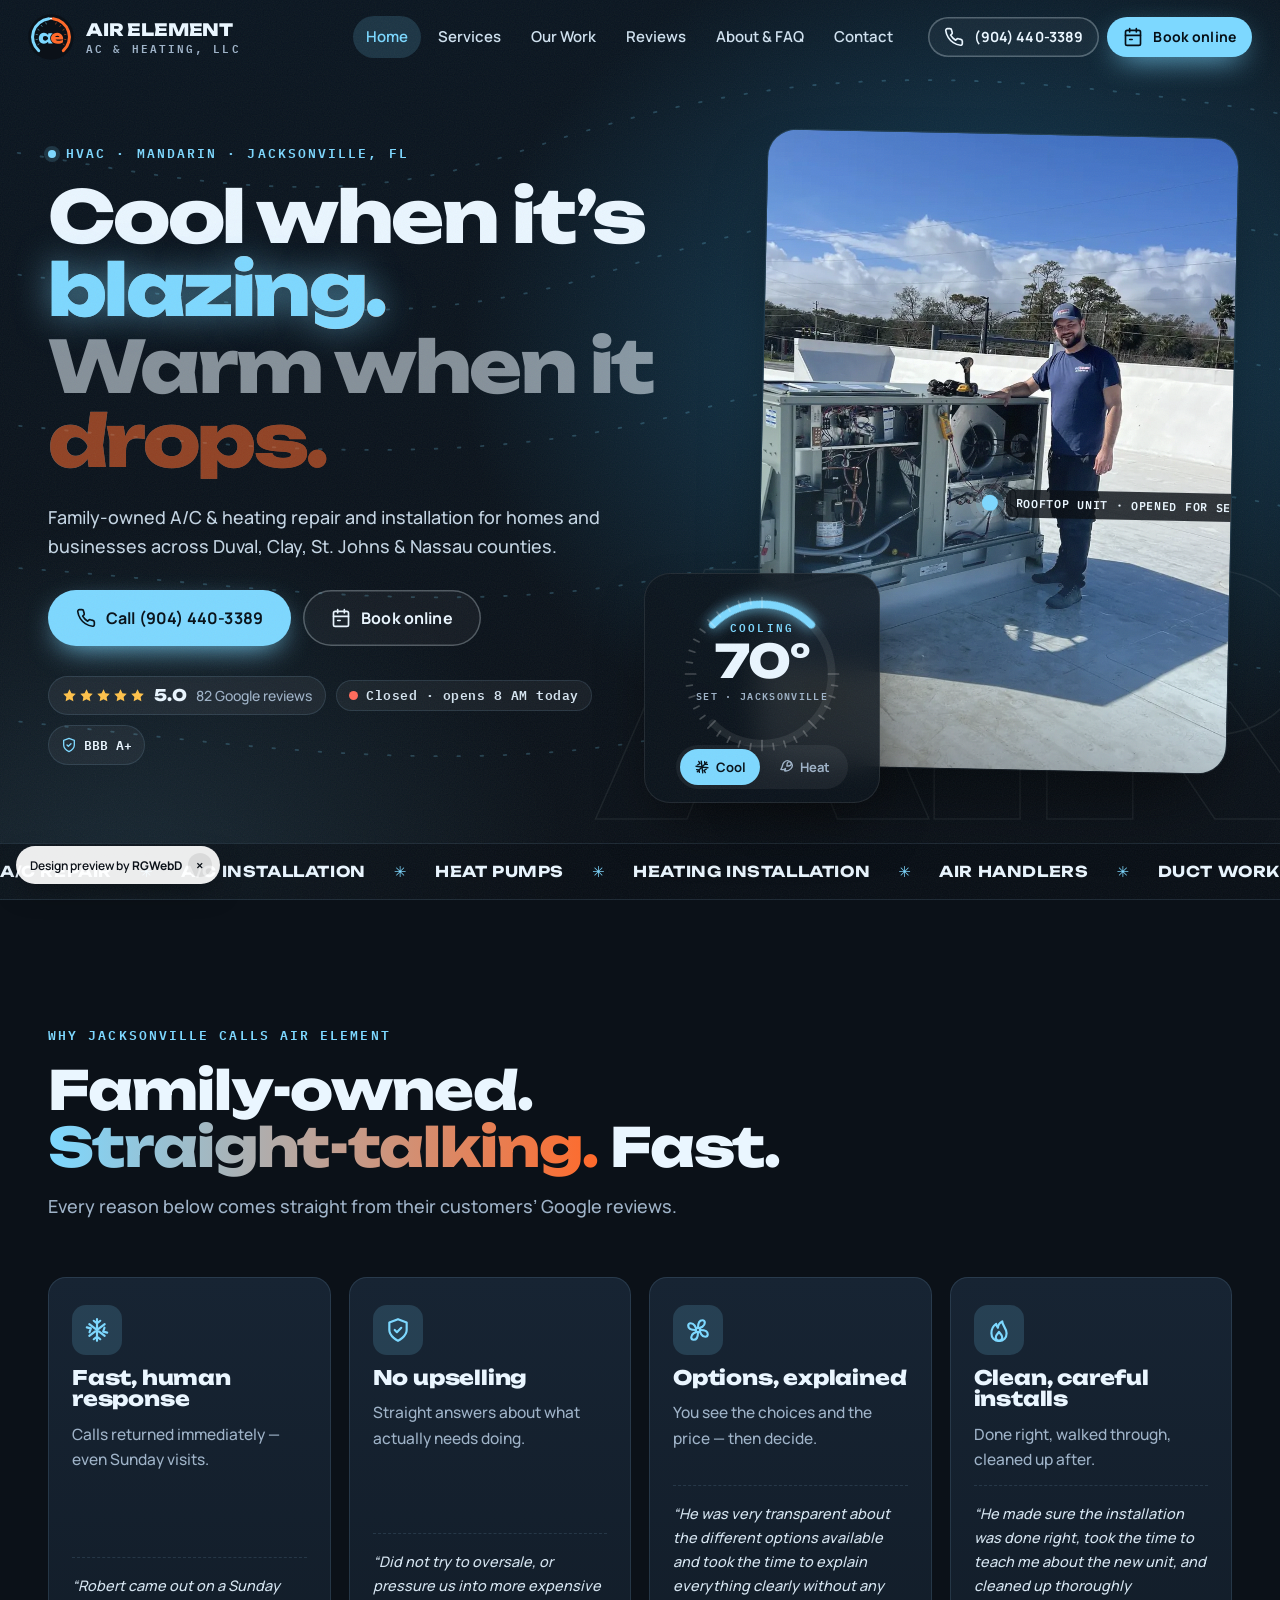
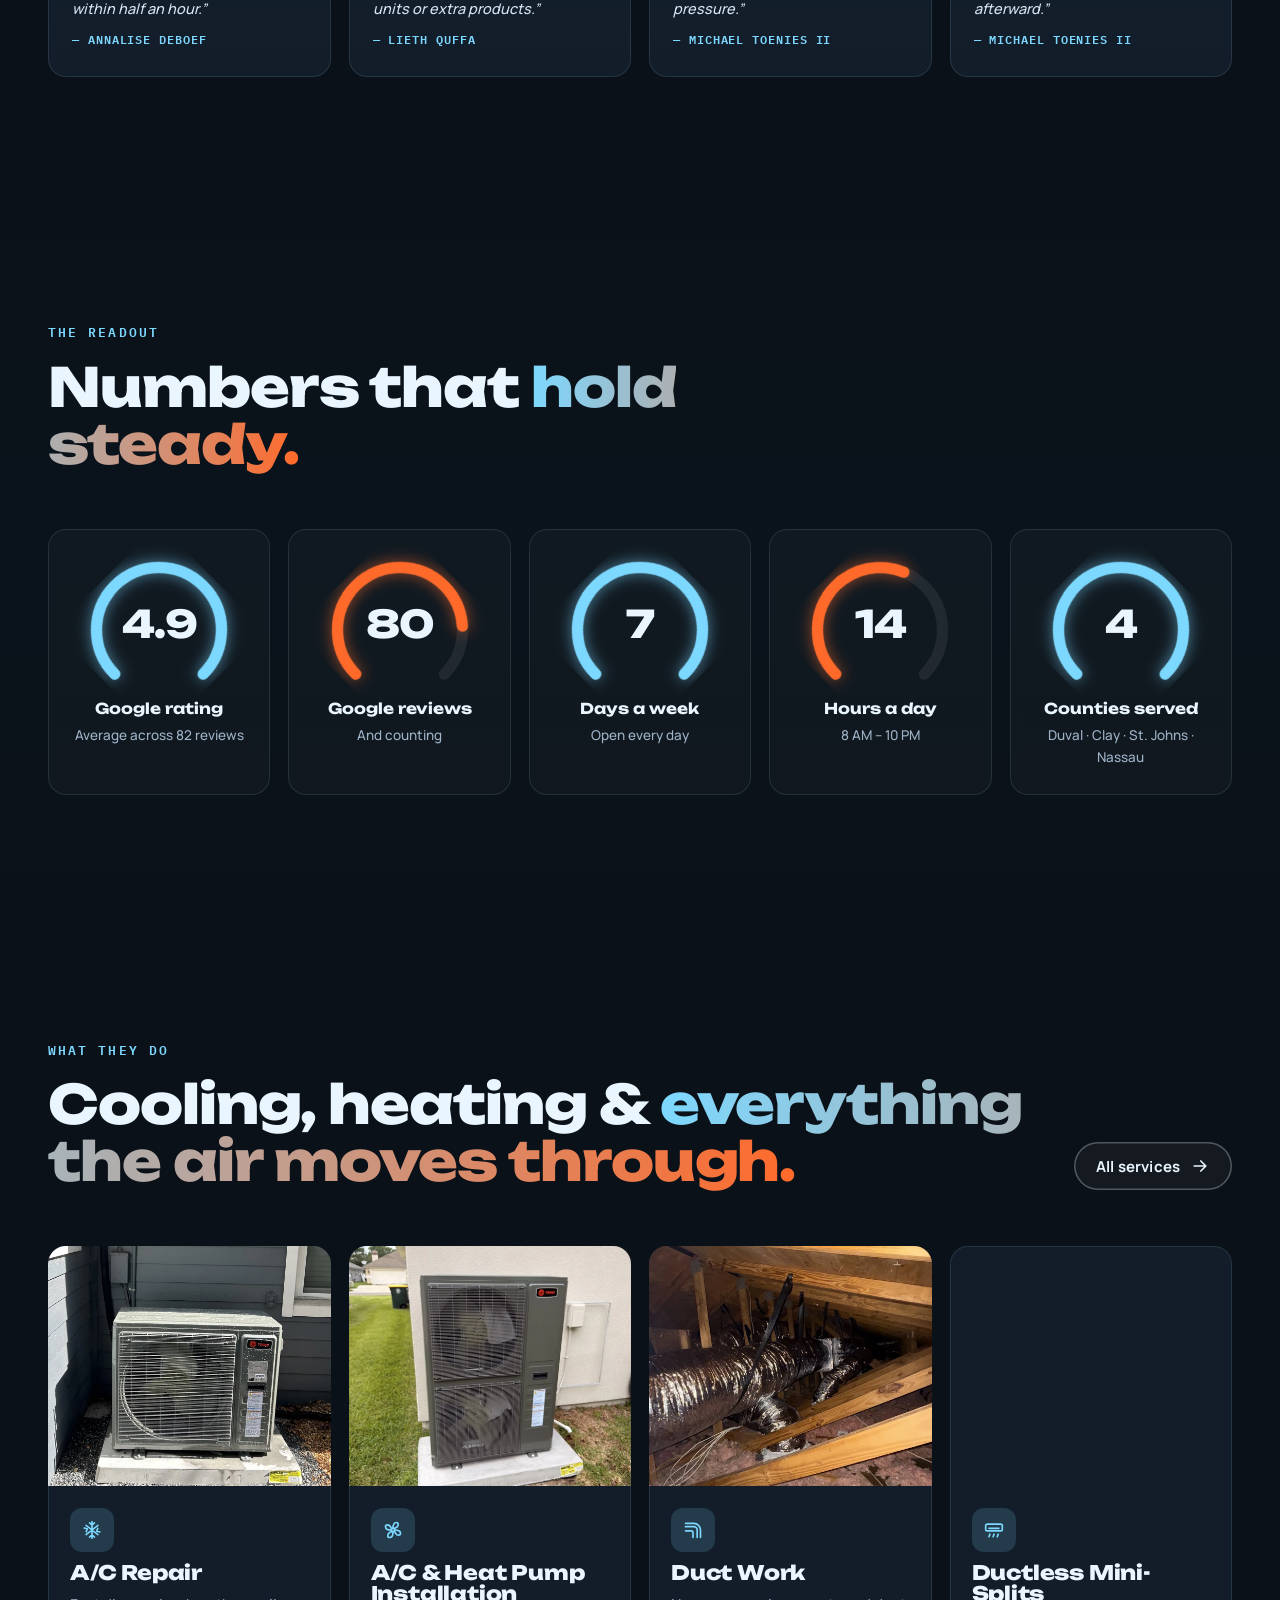
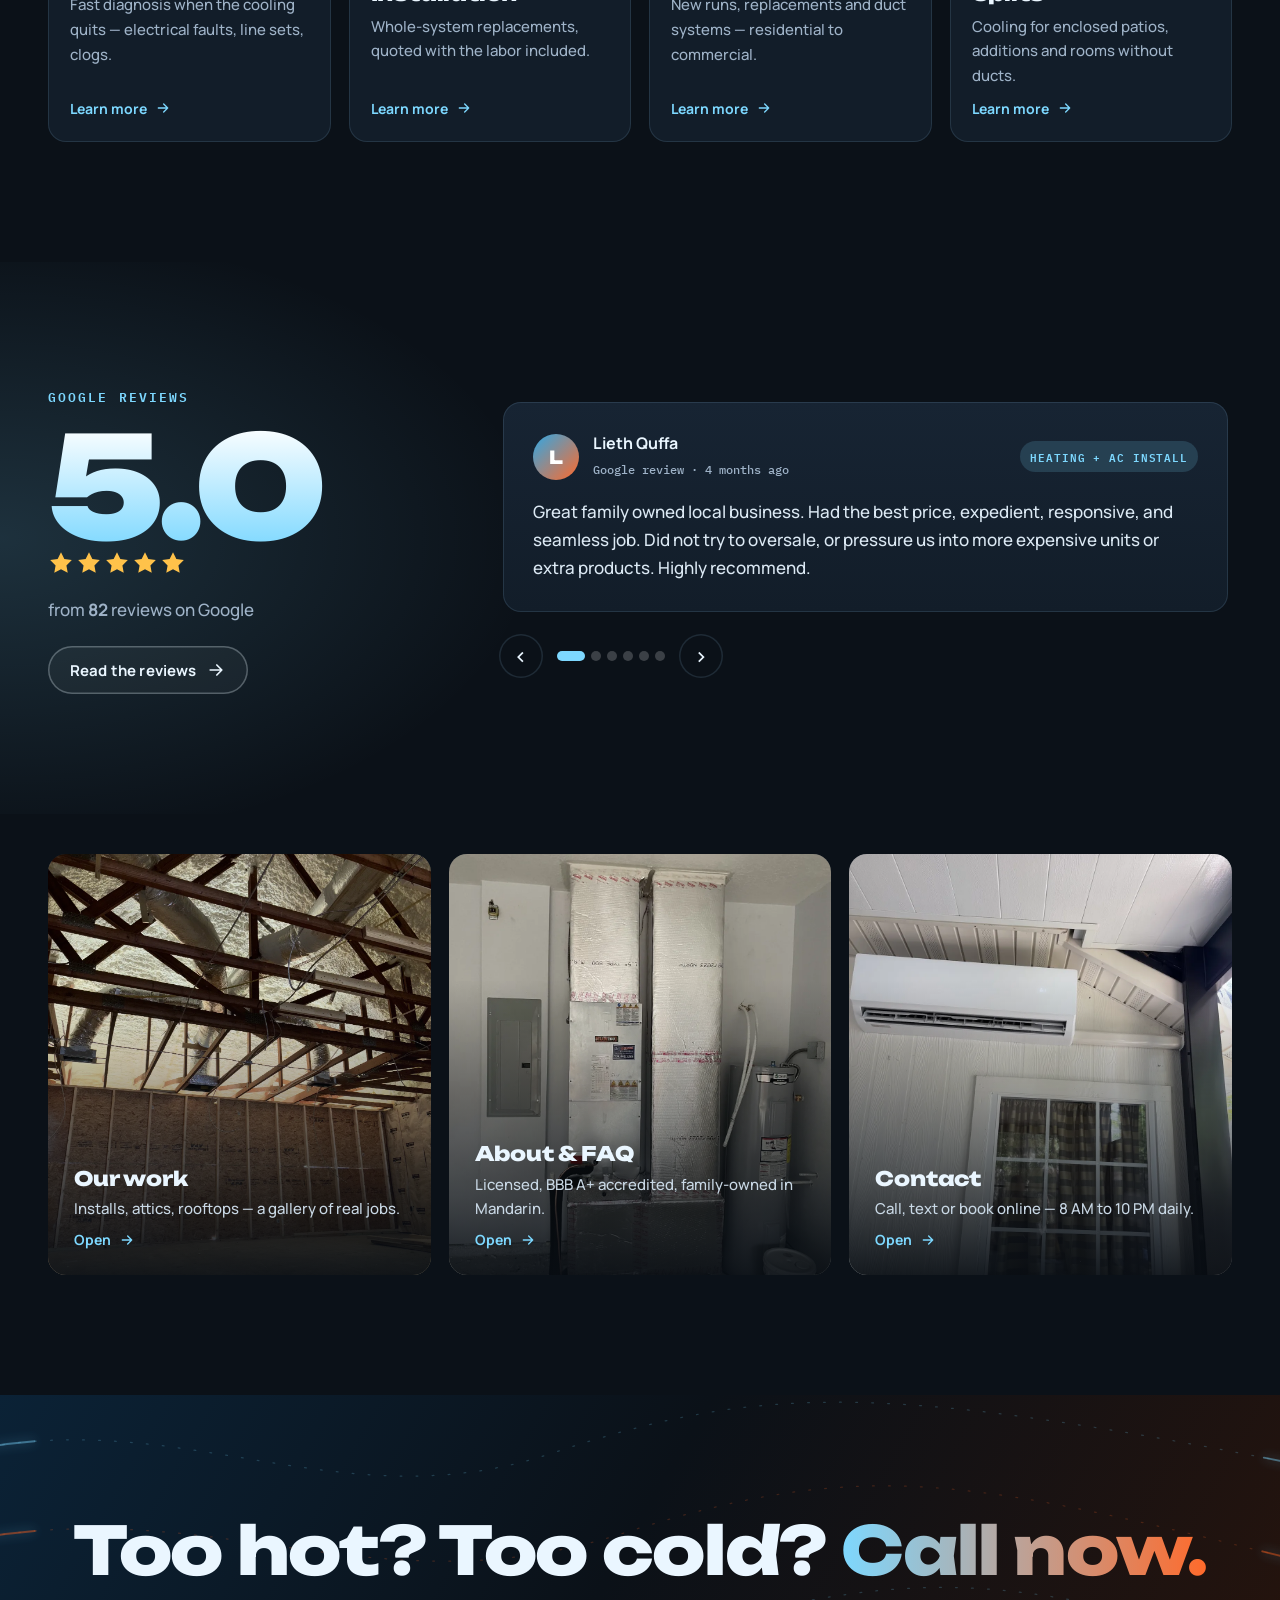
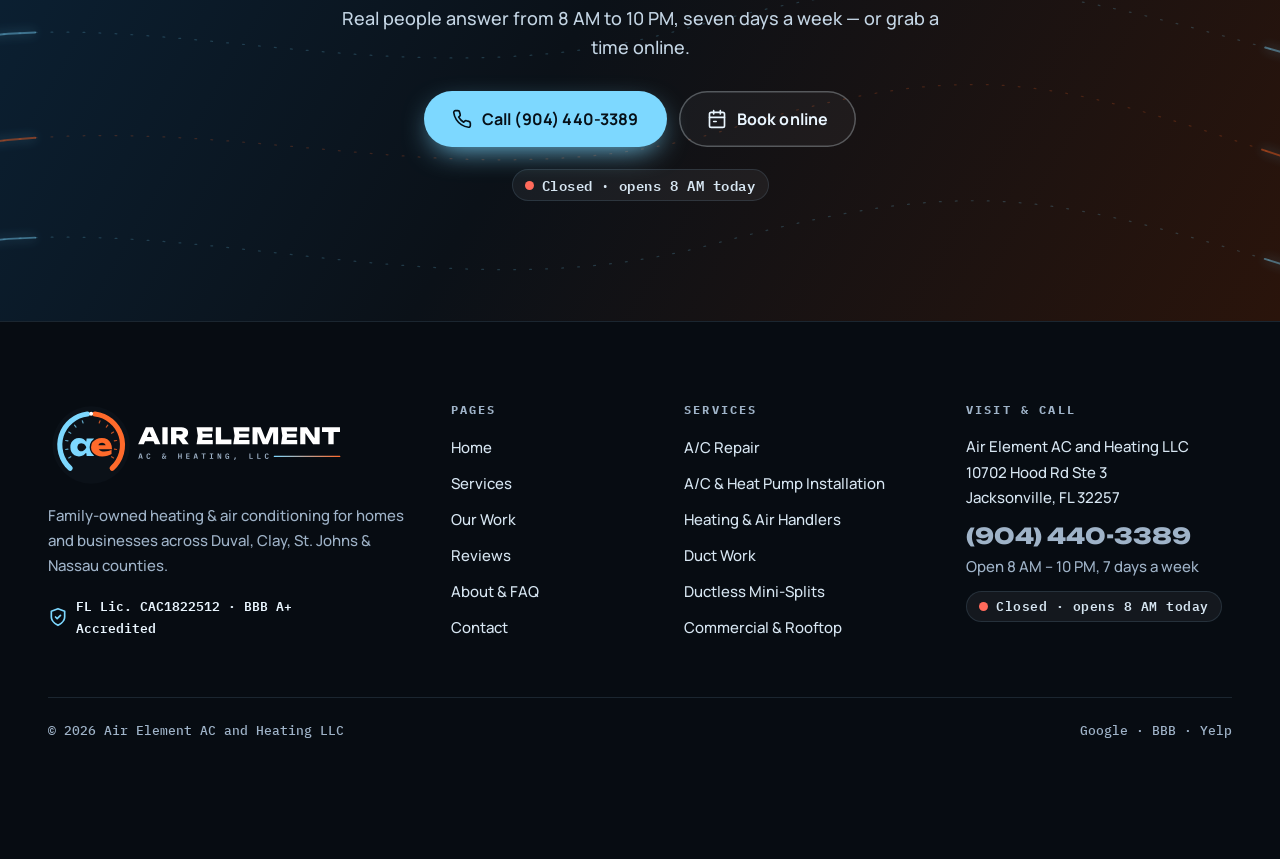
==== docs/index.html @ 7b770dd9 "Site generator, styles, scripts — first build" ====
<!doctype html><html lang="en" class="no-js" data-mode="cool"><head>
<meta charset="utf-8"><meta name="viewport" content="width=device-width,initial-scale=1,viewport-fit=cover">
<title>Air Element AC &amp; Heating | HVAC Repair &amp; Installation in Jacksonville, FL</title><meta name="description" content="Family-owned A/C and heating repair, installation, duct work and mini-splits in Jacksonville (Mandarin). 5.0★ from 82 Google reviews. Open 8 AM–10 PM, 7 days. Call (904) 440-3389.">
<link rel="canonical" href="https://rgwebd.github.io/airelementac/"><meta name="theme-color" content="#0b1118">
<meta property="og:type" content="website"><meta property="og:site_name" content="Air Element AC &amp; Heating"><meta property="og:title" content="Air Element AC &amp; Heating | HVAC Repair &amp; Installation in Jacksonville, FL"><meta property="og:description" content="Family-owned A/C and heating repair, installation, duct work and mini-splits in Jacksonville (Mandarin). 5.0★ from 82 Google reviews. Open 8 AM–10 PM, 7 days. Call (904) 440-3389."><meta property="og:url" content="https://rgwebd.github.io/airelementac/"><meta property="og:image" content="https://rgwebd.github.io/airelementac/og.jpg"><meta property="og:image:width" content="1200"><meta property="og:image:height" content="630"><meta property="og:locale" content="en_US">
<meta name="twitter:card" content="summary_large_image"><meta name="twitter:title" content="Air Element AC &amp; Heating | HVAC Repair &amp; Installation in Jacksonville, FL"><meta name="twitter:description" content="Family-owned A/C and heating repair, installation, duct work and mini-splits in Jacksonville (Mandarin). 5.0★ from 82 Google reviews. Open 8 AM–10 PM, 7 days. Call (904) 440-3389."><meta name="twitter:image" content="https://rgwebd.github.io/airelementac/og.jpg">
<link rel="icon" href="brand/favicon.ico" sizes="any"><link rel="icon" type="image/svg+xml" href="brand/favicon.svg"><link rel="icon" type="image/png" sizes="32x32" href="brand/favicon-32.png"><link rel="apple-touch-icon" href="brand/favicon-180.png">
<script>try{var m=localStorage.getItem('ae-mode');if(m)document.documentElement.dataset.mode=m}catch(e){}</script>
<link rel="preconnect" href="https://fonts.googleapis.com"><link rel="preconnect" href="https://fonts.gstatic.com" crossorigin>
<link href="https://fonts.googleapis.com/css2?family=Unbounded:wght@500;700;800;900&family=Manrope:wght@400;500;600;700;800&family=IBM+Plex+Mono:wght@500;600&display=swap" rel="stylesheet">
<link rel="preload" as="image" href="img/hero-rooftop.webp" media="(min-width:861px)"><link rel="preload" as="image" href="img/hero-rooftop-m.webp" media="(max-width:860px)"><link rel="stylesheet" href="assets/site.css?v=3"><script type="application/ld+json">{"@context": "https://schema.org", "@type": "HVACBusiness", "@id": "https://rgwebd.github.io/airelementac/#business", "name": "Air Element AC and Heating LLC", "alternateName": ["Air Element AC & Heating", "Air Element AC"], "description": "Professional HVAC contractor providing efficient heating and cooling repairs and installations.", "url": "https://rgwebd.github.io/airelementac/", "telephone": "+1-904-440-3389", "image": "https://rgwebd.github.io/airelementac/og.jpg", "logo": "https://rgwebd.github.io/airelementac/brand/logo-horizontal-light-1200.png", "address": {"@type": "PostalAddress", "streetAddress": "10702 Hood Rd Ste 3", "addressLocality": "Jacksonville", "addressRegion": "FL", "postalCode": "32257", "addressCountry": "US"}, "geo": {"@type": "GeoCoordinates", "latitude": 30.1834703, "longitude": -81.5734384}, "hasMap": "https://www.google.com/maps/place/Air+Element+Ac+and+Heating+LLC/@30.1834703,-81.5734384,17z/data=!4m6!3m5!1s0x22697d220e0d5129:0xb6f4c285adef97dc!8m2!3d30.1834703!4d-81.5734384!16s%2Fg%2F11l32k4dxx", "areaServed": [{"@type": "AdministrativeArea", "name": "Duval County, FL"}, {"@type": "AdministrativeArea", "name": "Clay County, FL"}, {"@type": "AdministrativeArea", "name": "St. Johns County, FL"}, {"@type": "AdministrativeArea", "name": "Nassau County, FL"}], "openingHoursSpecification": [{"@type": "OpeningHoursSpecification", "dayOfWeek": ["Monday", "Tuesday", "Wednesday", "Thursday", "Friday", "Saturday", "Sunday"], "opens": "08:00", "closes": "22:00"}], "sameAs": ["https://www.google.com/maps/place/Air+Element+Ac+and+Heating+LLC/@30.1834703,-81.5734384,17z/data=!4m6!3m5!1s0x22697d220e0d5129:0xb6f4c285adef97dc!8m2!3d30.1834703!4d-81.5734384!16s%2Fg%2F11l32k4dxx", "https://www.bbb.org/us/fl/jacksonville/profile/air-conditioning-contractor/air-element-ac-and-heating-llc-0403-236020389", "https://www.yelp.com/biz/air-element-ac-and-heating-jacksonville"], "hasCredential": {"@type": "EducationalOccupationalCredential", "credentialCategory": "license", "name": "Florida DBPR Certified Air Conditioning Contractor license CAC1822512"}, "potentialAction": {"@type": "ReserveAction", "target": "https://book.housecallpro.com/book/Air-Element-AC-and-Heating-LLC/9239cfc3335f4d33ab65185a114bcb70?v2=true&lead_source=google&merchant_id=20476f79-8d79-4615-bec2-31c5933843bd", "name": "Book online"}, "aggregateRating": {"@type": "AggregateRating", "ratingValue": "5.0", "reviewCount": 82, "bestRating": "5", "worstRating": "1"}, "hasOfferCatalog": {"@type": "OfferCatalog", "name": "HVAC services", "itemListElement": [{"@type": "Offer", "itemOffered": {"@type": "Service", "name": "A/C Repair", "description": "When the house is heating up, you want a real person to answer. Customers describe calls returned right away, Sunday visits and fixes by the next day — from electrical issues and damaged copper lines to a clogged system."}}, {"@type": "Offer", "itemOffered": {"@type": "Service", "name": "A/C & Heat Pump Installation", "description": "Replacing a worn-out system? You’ll get the options laid out plainly, a price that includes the labor, and a clean, by-the-book install — reviewers mention next-day installs and being shown how the new unit works."}}, {"@type": "Offer", "itemOffered": {"@type": "Service", "name": "Heating & Air Handlers", "description": "Jacksonville winters are short, but a cold snap still finds a weak system. Air Element installs heating systems and air handlers — sealed, strapped and plumbed neatly in closets, garages and attics."}}, {"@type": "Offer", "itemOffered": {"@type": "Service", "name": "Duct Work", "description": "Comfort only reaches the room if the air does. From attic flex runs to open-truss commercial builds, Air Element lays out and installs duct systems that move air where it’s needed."}}, {"@type": "Offer", "itemOffered": {"@type": "Service", "name": "Ductless Mini-Splits", "description": "Enclosed a patio, added a room or finished a space the ducts don’t reach? A ductless mini-split adds quiet, independent comfort — wall head inside, compact condenser outside."}}, {"@type": "Offer", "itemOffered": {"@type": "Service", "name": "Commercial & Rooftop", "description": "Their business card says it plainly: residential and commercial. That includes packaged units, rooftop equipment and commercial condensers serviced up on the roof or out back."}}]}, "review": [{"@type": "Review", "author": {"@type": "Person", "name": "Annalise DeBoef"}, "reviewBody": "Couldn’t be happier with their work. I was originally on a maintenance plan with another company and contacted them when out AC wasn’t working and only reached a robot. Reached out to Air Element and heard back immediately. Robert came out on a Sunday within half an hour. He identified an electrical issue near immediately and provided us a temporary fix until he could get all supplies to get our AC set. We had also injured one of our copper lines with a shovel and he got the lines replaced and the electrical issue fixed with ease. We will certainly continue to use him for all of our AC needs in the future.", "publisher": {"@type": "Organization", "name": "Google"}}, {"@type": "Review", "author": {"@type": "Person", "name": "Michael Toenies II"}, "reviewBody": "I recently had Robert from Air Element AC and Heating LLC replace an AC unit in my condo, and I could not be more impressed with the experience. From start to finish, he was extremely professional, on time, and excellent with communication. He was very transparent about the different options available and took the time to explain everything clearly without any pressure.\n\nHis pricing was very affordable and fair, especially considering the quality of work and level of service provided. What stood out the most was how much pride he took in his work..he made sure the installation was done right, took the time to teach me about the new unit, and cleaned up thoroughly afterward.\n\nAs an active duty military member of 18 years at the time of this writing, transparency and professionalism are qualities I value highly, and Robert absolutely delivered on both. I strongly recommend Air Element AC and Heating LLC for any HVAC needs around Jacksonville, Florida.", "publisher": {"@type": "Organization", "name": "Google"}}, {"@type": "Review", "author": {"@type": "Person", "name": "Lieth Quffa"}, "reviewBody": "Great family owned local business. Had the best price, expedient, responsive, and seamless job. Did not try to oversale, or pressure us into more expensive units or extra products. Highly recommend.", "publisher": {"@type": "Organization", "name": "Google"}}, {"@type": "Review", "author": {"@type": "Person", "name": "Austin Williamson"}, "reviewBody": "I needed an entire AC unit for my home. They quoted me a reasonable price for the unit including the labor and were able to get it installed the next day. I really appreciated how fast they had everything installed, and were very kind people. It’s family business and would recommend their services for any A/C related concerns!", "publisher": {"@type": "Organization", "name": "Google"}}, {"@type": "Review", "author": {"@type": "Person", "name": "Roy T"}, "reviewBody": "I’ve used him for multiple AC jobs and I can honestly say he’s outstanding. Extremely reliable, always on time, and very transparent about what actually needs to be done without trying to upsell unnecessary work.\n\nHis pricing is very fair compared to the market, and the quality of his work speaks for itself. He works efficiently, gets the job done fast, and does everything with true professionalism.\n\nIf you’re looking for someone trustworthy, skilled, and easy to work with, I highly recommend him. I’ll definitely continue using his services.", "publisher": {"@type": "Organization", "name": "Google"}}, {"@type": "Review", "author": {"@type": "Person", "name": "Marilou Chyna Brown"}, "reviewBody": "Anton came out to fix my AC that was clogged. Did a great job. Professional and fast. Highly recommend!!!", "publisher": {"@type": "Organization", "name": "Google"}}, {"@type": "Review", "author": {"@type": "Person", "name": "Dany Turk"}, "reviewBody": "Very professional people! Their service and prices are excellent! I called them to come and check out my AC, and they came immediately. They fixed the issue, and they made sure the AC is working well before they left. I will use their service when I need it in the future. I highly recommend them.", "publisher": {"@type": "Organization", "name": "Google"}}, {"@type": "Review", "author": {"@type": "Person", "name": "Marleine Sakr"}, "reviewBody": "Wonderful and friendly service. So grateful to Antonin for his patience and for explaining everything thoroughly. Would highly recommend", "publisher": {"@type": "Organization", "name": "Google"}}, {"@type": "Review", "author": {"@type": "Person", "name": "Mine Can"}, "reviewBody": "I can’t say enough good things about Robert! He installed our A/C unit two years ago, and when we recently ran into an issue, he came through once again with outstanding service. He responded to my call right away and had the problem fixed by the very next day. It’s incredibly reassuring to have someone so dependable, professional, and efficient to count on—especially when dealing with summer heat. Highly recommend his services to anyone looking for quality work done with care!", "publisher": {"@type": "Organization", "name": "Google"}}, {"@type": "Review", "author": {"@type": "Person", "name": "Judy Batson"}, "reviewBody": "Air Element AC and Heating is a top notch company owned by Robert K. We needed a mini-split system installed in our recently enclosed patio/spa room. Robert was prompt to reply, courteous and attentive to the needs and resources of the client, thorough and efficient with everyone’s time. Robert and his team is highly recommended!", "publisher": {"@type": "Organization", "name": "Google"}}]}</script><script type="application/ld+json">{"@context": "https://schema.org", "@type": "BreadcrumbList", "itemListElement": [{"@type": "ListItem", "position": 1, "name": "Home", "item": "https://rgwebd.github.io/airelementac/"}]}</script>
</head><body class="pg-index">
<a class="skip" href="#main">Skip to content</a><div class="prog" aria-hidden="true"></div>
<div class="loader" aria-hidden="true"><div class="ld-in"><div class="ld-em"><svg xmlns="http://www.w3.org/2000/svg" viewBox="0 0 200 200" width="200" height="200"><circle cx="100" cy="100" r="99" fill="#0B1118"/><path d="M46.47 159.45A80 80 0 0 1 90.25 20.60" fill="none" stroke="#7DD8FF" stroke-width="13" stroke-linecap="round"/><path d="M109.75 20.60A80 80 0 0 1 153.53 159.45" fill="none" stroke="#FF6A2B" stroke-width="13" stroke-linecap="round"/><line x1="48.04" y1="130.00" x2="42.84" y2="133.00" stroke="#7DD8FF" stroke-width="3" stroke-linecap="round" opacity=".75"/><line x1="40.91" y1="110.42" x2="35.00" y2="111.46" stroke="#7DD8FF" stroke-width="3" stroke-linecap="round" opacity=".75"/><line x1="40.91" y1="89.58" x2="35.00" y2="88.54" stroke="#7DD8FF" stroke-width="3" stroke-linecap="round" opacity=".75"/><line x1="48.04" y1="70.00" x2="42.84" y2="67.00" stroke="#7DD8FF" stroke-width="3" stroke-linecap="round" opacity=".75"/><line x1="61.43" y1="54.04" x2="57.58" y2="49.44" stroke="#7DD8FF" stroke-width="3" stroke-linecap="round" opacity=".75"/><line x1="79.48" y1="43.62" x2="77.43" y2="37.98" stroke="#7DD8FF" stroke-width="3" stroke-linecap="round" opacity=".75"/><line x1="120.52" y1="43.62" x2="122.57" y2="37.98" stroke="#FF6A2B" stroke-width="3" stroke-linecap="round" opacity=".75"/><line x1="138.57" y1="54.04" x2="142.42" y2="49.44" stroke="#FF6A2B" stroke-width="3" stroke-linecap="round" opacity=".75"/><line x1="151.96" y1="70.00" x2="157.16" y2="67.00" stroke="#FF6A2B" stroke-width="3" stroke-linecap="round" opacity=".75"/><line x1="159.09" y1="89.58" x2="165.00" y2="88.54" stroke="#FF6A2B" stroke-width="3" stroke-linecap="round" opacity=".75"/><line x1="159.09" y1="110.42" x2="165.00" y2="111.46" stroke="#FF6A2B" stroke-width="3" stroke-linecap="round" opacity=".75"/><line x1="151.96" y1="130.00" x2="157.16" y2="133.00" stroke="#FF6A2B" stroke-width="3" stroke-linecap="round" opacity=".75"/><circle cx="100" cy="20" r="5" fill="#fff"/><path d="M88.52623999023439 128.07999999999998 86.37344665527345 112.13679333496093 88.58864379882814 105.75640380859373 86.37344665527345 99.45401428222655 88.52623999023439 83.37040856933592H107.09011621093751L104.12612573242188 105.69400476074217L107.09011621093751 128.07999999999998ZM92.4574276123047 105.75640380859373Q91.53701904296875 112.88560095214842 88.38581475830078 118.20519952392576Q85.23461047363281 123.5247980957031 80.26600952148438 126.47319714355467Q75.29740856933594 129.42159619140622 68.94821142578127 129.42159619140622Q62.4118123779297 129.42159619140622 57.45101190185548 126.46539666748045Q52.49021142578126 123.50919714355467 49.71341094970704 118.15839904785155Q46.936610473632825 112.80760095214842 46.936610473632825 105.75640380859373Q46.936610473632825 98.62720666503904 49.71341094970704 93.28420904541014Q52.49021142578126 87.94121142578123 57.45101190185548 84.98501190185544Q62.4118123779297 82.02881237792967 68.94821142578127 82.02881237792967Q75.29740856933594 82.02881237792967 80.26600952148438 84.94601190185546Q85.23461047363281 87.86321142578123 88.42481475830078 93.17500952148436Q91.61501904296875 98.48680761718748 92.4574276123047 105.75640380859373ZM64.97009240722657 105.75640380859373Q64.97009240722657 108.70482666015623 66.17910192871095 110.97464379882811Q67.38811145019532 113.24446093749998 69.55652716064455 114.56266998291014Q71.72494287109376 115.8808790283203 74.54856286621094 115.8808790283203Q77.45018286132813 115.8808790283203 80.10219714355469 114.56266998291014Q82.75421142578125 113.24446093749998 84.7744228515625 110.97464379882811Q86.79463427734376 108.70482666015623 87.683845703125 105.75640380859373Q86.79463427734376 102.80798095703123 84.7744228515625 100.50696429443357Q82.75421142578125 98.20594763183593 80.10219714355469 96.88773858642577Q77.45018286132813 95.56952954101561 74.54856286621094 95.56952954101561Q71.72494287109376 95.56952954101561 69.55652716064455 96.88773858642577Q67.38811145019532 98.20594763183593 66.17910192871095 100.50696429443357Q64.97009240722657 102.80798095703123 64.97009240722657 105.75640380859373Z" fill="#7DD8FF"/><path d="M128.3373800048828 129.42159619140622Q120.1161876220703 129.42159619140622 113.64219476318358 126.43419714355467Q107.16820190429686 123.44679809570312 103.42420666503905 118.0648004760742Q99.68021142578124 112.68280285644529 99.68021142578124 105.5536057128906Q99.68021142578124 98.50240856933593 103.29160571289061 93.22180999755858Q106.90299999999999 87.94121142578123 113.16639190673827 84.98501190185544Q119.42978381347655 82.02881237792967 127.2765771484375 82.02881237792967Q135.43536572265623 82.02881237792967 141.1995604858398 85.53100952148435Q146.96375524902342 89.03320666503905 150.05255334472656 95.4448004760742Q153.14135144042967 101.85639428710937 153.14135144042967 110.59238476562498H114.25051049804686V100.37442285156249H142.89223046875L137.6350333251953 103.8844133300781Q137.33863427734374 100.82679333496093 136.0672257080078 98.70517810058593Q134.79581713867185 96.58356286621093 132.74440142822266 95.46815429687499Q130.69298571777344 94.35274572753904 127.85376477050781 94.35274572753904Q124.65574572753906 94.35274572753904 122.40152954101562 95.61635382080075Q120.14731335449218 96.87996191406248 118.93050335693358 99.0873776245117Q117.71369335937499 101.29479333496093 117.71369335937499 104.1184180908203Q117.71369335937499 108.09643237304687 119.49990002441405 110.84204522705076Q121.28610668945312 113.58765808105467 124.85071478271485 115.03066522216795Q128.41532287597656 116.47367236328124 133.71932763671873 116.47367236328124Q138.60213049316405 116.47367236328124 143.3445390625 115.2802661743164Q148.08694763183593 114.08685998535155 152.0181495361328 111.88724951171874V122.96319238281248Q147.21336096191405 126.08319238281248 141.33996191406248 127.75239428710935Q135.46656286621092 129.42159619140622 128.3373800048828 129.42159619140622Z" fill="none" stroke="#0B1118" stroke-width="7" stroke-linejoin="round"/><path d="M128.3373800048828 129.42159619140622Q120.1161876220703 129.42159619140622 113.64219476318358 126.43419714355467Q107.16820190429686 123.44679809570312 103.42420666503905 118.0648004760742Q99.68021142578124 112.68280285644529 99.68021142578124 105.5536057128906Q99.68021142578124 98.50240856933593 103.29160571289061 93.22180999755858Q106.90299999999999 87.94121142578123 113.16639190673827 84.98501190185544Q119.42978381347655 82.02881237792967 127.2765771484375 82.02881237792967Q135.43536572265623 82.02881237792967 141.1995604858398 85.53100952148435Q146.96375524902342 89.03320666503905 150.05255334472656 95.4448004760742Q153.14135144042967 101.85639428710937 153.14135144042967 110.59238476562498H114.25051049804686V100.37442285156249H142.89223046875L137.6350333251953 103.8844133300781Q137.33863427734374 100.82679333496093 136.0672257080078 98.70517810058593Q134.79581713867185 96.58356286621093 132.74440142822266 95.46815429687499Q130.69298571777344 94.35274572753904 127.85376477050781 94.35274572753904Q124.65574572753906 94.35274572753904 122.40152954101562 95.61635382080075Q120.14731335449218 96.87996191406248 118.93050335693358 99.0873776245117Q117.71369335937499 101.29479333496093 117.71369335937499 104.1184180908203Q117.71369335937499 108.09643237304687 119.49990002441405 110.84204522705076Q121.28610668945312 113.58765808105467 124.85071478271485 115.03066522216795Q128.41532287597656 116.47367236328124 133.71932763671873 116.47367236328124Q138.60213049316405 116.47367236328124 143.3445390625 115.2802661743164Q148.08694763183593 114.08685998535155 152.0181495361328 111.88724951171874V122.96319238281248Q147.21336096191405 126.08319238281248 141.33996191406248 127.75239428710935Q135.46656286621092 129.42159619140622 128.3373800048828 129.42159619140622Z" fill="#FF6A2B"/></svg></div><div class="ld-temp"><span class="ld-n">88</span>°</div><p class="ld-l">Setting your comfort…</p></div></div><header class="nav" role="banner">
<a class="brand" href="index.html" aria-label="Air Element AC &amp; Heating — home"><span class="b-em"><svg xmlns="http://www.w3.org/2000/svg" viewBox="0 0 200 200" width="200" height="200"><circle cx="100" cy="100" r="99" fill="#0B1118"/><path d="M46.47 159.45A80 80 0 0 1 90.25 20.60" fill="none" stroke="#7DD8FF" stroke-width="13" stroke-linecap="round"/><path d="M109.75 20.60A80 80 0 0 1 153.53 159.45" fill="none" stroke="#FF6A2B" stroke-width="13" stroke-linecap="round"/><line x1="48.04" y1="130.00" x2="42.84" y2="133.00" stroke="#7DD8FF" stroke-width="3" stroke-linecap="round" opacity=".75"/><line x1="40.91" y1="110.42" x2="35.00" y2="111.46" stroke="#7DD8FF" stroke-width="3" stroke-linecap="round" opacity=".75"/><line x1="40.91" y1="89.58" x2="35.00" y2="88.54" stroke="#7DD8FF" stroke-width="3" stroke-linecap="round" opacity=".75"/><line x1="48.04" y1="70.00" x2="42.84" y2="67.00" stroke="#7DD8FF" stroke-width="3" stroke-linecap="round" opacity=".75"/><line x1="61.43" y1="54.04" x2="57.58" y2="49.44" stroke="#7DD8FF" stroke-width="3" stroke-linecap="round" opacity=".75"/><line x1="79.48" y1="43.62" x2="77.43" y2="37.98" stroke="#7DD8FF" stroke-width="3" stroke-linecap="round" opacity=".75"/><line x1="120.52" y1="43.62" x2="122.57" y2="37.98" stroke="#FF6A2B" stroke-width="3" stroke-linecap="round" opacity=".75"/><line x1="138.57" y1="54.04" x2="142.42" y2="49.44" stroke="#FF6A2B" stroke-width="3" stroke-linecap="round" opacity=".75"/><line x1="151.96" y1="70.00" x2="157.16" y2="67.00" stroke="#FF6A2B" stroke-width="3" stroke-linecap="round" opacity=".75"/><line x1="159.09" y1="89.58" x2="165.00" y2="88.54" stroke="#FF6A2B" stroke-width="3" stroke-linecap="round" opacity=".75"/><line x1="159.09" y1="110.42" x2="165.00" y2="111.46" stroke="#FF6A2B" stroke-width="3" stroke-linecap="round" opacity=".75"/><line x1="151.96" y1="130.00" x2="157.16" y2="133.00" stroke="#FF6A2B" stroke-width="3" stroke-linecap="round" opacity=".75"/><circle cx="100" cy="20" r="5" fill="#fff"/><path d="M88.52623999023439 128.07999999999998 86.37344665527345 112.13679333496093 88.58864379882814 105.75640380859373 86.37344665527345 99.45401428222655 88.52623999023439 83.37040856933592H107.09011621093751L104.12612573242188 105.69400476074217L107.09011621093751 128.07999999999998ZM92.4574276123047 105.75640380859373Q91.53701904296875 112.88560095214842 88.38581475830078 118.20519952392576Q85.23461047363281 123.5247980957031 80.26600952148438 126.47319714355467Q75.29740856933594 129.42159619140622 68.94821142578127 129.42159619140622Q62.4118123779297 129.42159619140622 57.45101190185548 126.46539666748045Q52.49021142578126 123.50919714355467 49.71341094970704 118.15839904785155Q46.936610473632825 112.80760095214842 46.936610473632825 105.75640380859373Q46.936610473632825 98.62720666503904 49.71341094970704 93.28420904541014Q52.49021142578126 87.94121142578123 57.45101190185548 84.98501190185544Q62.4118123779297 82.02881237792967 68.94821142578127 82.02881237792967Q75.29740856933594 82.02881237792967 80.26600952148438 84.94601190185546Q85.23461047363281 87.86321142578123 88.42481475830078 93.17500952148436Q91.61501904296875 98.48680761718748 92.4574276123047 105.75640380859373ZM64.97009240722657 105.75640380859373Q64.97009240722657 108.70482666015623 66.17910192871095 110.97464379882811Q67.38811145019532 113.24446093749998 69.55652716064455 114.56266998291014Q71.72494287109376 115.8808790283203 74.54856286621094 115.8808790283203Q77.45018286132813 115.8808790283203 80.10219714355469 114.56266998291014Q82.75421142578125 113.24446093749998 84.7744228515625 110.97464379882811Q86.79463427734376 108.70482666015623 87.683845703125 105.75640380859373Q86.79463427734376 102.80798095703123 84.7744228515625 100.50696429443357Q82.75421142578125 98.20594763183593 80.10219714355469 96.88773858642577Q77.45018286132813 95.56952954101561 74.54856286621094 95.56952954101561Q71.72494287109376 95.56952954101561 69.55652716064455 96.88773858642577Q67.38811145019532 98.20594763183593 66.17910192871095 100.50696429443357Q64.97009240722657 102.80798095703123 64.97009240722657 105.75640380859373Z" fill="#7DD8FF"/><path d="M128.3373800048828 129.42159619140622Q120.1161876220703 129.42159619140622 113.64219476318358 126.43419714355467Q107.16820190429686 123.44679809570312 103.42420666503905 118.0648004760742Q99.68021142578124 112.68280285644529 99.68021142578124 105.5536057128906Q99.68021142578124 98.50240856933593 103.29160571289061 93.22180999755858Q106.90299999999999 87.94121142578123 113.16639190673827 84.98501190185544Q119.42978381347655 82.02881237792967 127.2765771484375 82.02881237792967Q135.43536572265623 82.02881237792967 141.1995604858398 85.53100952148435Q146.96375524902342 89.03320666503905 150.05255334472656 95.4448004760742Q153.14135144042967 101.85639428710937 153.14135144042967 110.59238476562498H114.25051049804686V100.37442285156249H142.89223046875L137.6350333251953 103.8844133300781Q137.33863427734374 100.82679333496093 136.0672257080078 98.70517810058593Q134.79581713867185 96.58356286621093 132.74440142822266 95.46815429687499Q130.69298571777344 94.35274572753904 127.85376477050781 94.35274572753904Q124.65574572753906 94.35274572753904 122.40152954101562 95.61635382080075Q120.14731335449218 96.87996191406248 118.93050335693358 99.0873776245117Q117.71369335937499 101.29479333496093 117.71369335937499 104.1184180908203Q117.71369335937499 108.09643237304687 119.49990002441405 110.84204522705076Q121.28610668945312 113.58765808105467 124.85071478271485 115.03066522216795Q128.41532287597656 116.47367236328124 133.71932763671873 116.47367236328124Q138.60213049316405 116.47367236328124 143.3445390625 115.2802661743164Q148.08694763183593 114.08685998535155 152.0181495361328 111.88724951171874V122.96319238281248Q147.21336096191405 126.08319238281248 141.33996191406248 127.75239428710935Q135.46656286621092 129.42159619140622 128.3373800048828 129.42159619140622Z" fill="none" stroke="#0B1118" stroke-width="7" stroke-linejoin="round"/><path d="M128.3373800048828 129.42159619140622Q120.1161876220703 129.42159619140622 113.64219476318358 126.43419714355467Q107.16820190429686 123.44679809570312 103.42420666503905 118.0648004760742Q99.68021142578124 112.68280285644529 99.68021142578124 105.5536057128906Q99.68021142578124 98.50240856933593 103.29160571289061 93.22180999755858Q106.90299999999999 87.94121142578123 113.16639190673827 84.98501190185544Q119.42978381347655 82.02881237792967 127.2765771484375 82.02881237792967Q135.43536572265623 82.02881237792967 141.1995604858398 85.53100952148435Q146.96375524902342 89.03320666503905 150.05255334472656 95.4448004760742Q153.14135144042967 101.85639428710937 153.14135144042967 110.59238476562498H114.25051049804686V100.37442285156249H142.89223046875L137.6350333251953 103.8844133300781Q137.33863427734374 100.82679333496093 136.0672257080078 98.70517810058593Q134.79581713867185 96.58356286621093 132.74440142822266 95.46815429687499Q130.69298571777344 94.35274572753904 127.85376477050781 94.35274572753904Q124.65574572753906 94.35274572753904 122.40152954101562 95.61635382080075Q120.14731335449218 96.87996191406248 118.93050335693358 99.0873776245117Q117.71369335937499 101.29479333496093 117.71369335937499 104.1184180908203Q117.71369335937499 108.09643237304687 119.49990002441405 110.84204522705076Q121.28610668945312 113.58765808105467 124.85071478271485 115.03066522216795Q128.41532287597656 116.47367236328124 133.71932763671873 116.47367236328124Q138.60213049316405 116.47367236328124 143.3445390625 115.2802661743164Q148.08694763183593 114.08685998535155 152.0181495361328 111.88724951171874V122.96319238281248Q147.21336096191405 126.08319238281248 141.33996191406248 127.75239428710935Q135.46656286621092 129.42159619140622 128.3373800048828 129.42159619140622Z" fill="#FF6A2B"/></svg></span><span class="b-tx">Air Element<small>AC &amp; Heating, LLC</small></span></a>
<nav aria-label="Main"><ul><li><a href="index.html" aria-current="page">Home</a></li><li><a href="services.html">Services</a></li><li><a href="work.html">Our Work</a></li><li><a href="reviews.html">Reviews</a></li><li><a href="about.html">About & FAQ</a></li><li><a href="contact.html">Contact</a></li></ul></nav>
<div class="n-cta"><a class="btn ghost sm" href="tel:+19044403389"><svg class="ic" viewBox="0 0 24 24" fill="none" stroke="currentColor" stroke-width="2" stroke-linecap="round" stroke-linejoin="round" aria-hidden="true"><path d="M22 16.9v3a2 2 0 0 1-2.2 2 19.8 19.8 0 0 1-8.6-3.1 19.5 19.5 0 0 1-6-6A19.8 19.8 0 0 1 2.1 4.2 2 2 0 0 1 4.1 2h3a2 2 0 0 1 2 1.7c.1.9.4 1.8.7 2.7a2 2 0 0 1-.5 2.1L8 9.8a16 16 0 0 0 6 6l1.3-1.3a2 2 0 0 1 2.1-.4c.9.3 1.8.6 2.7.7a2 2 0 0 1 1.7 2z"/></svg><span>(904) 440-3389</span></a><a class="btn sm mag" href="https://book.housecallpro.com/book/Air-Element-AC-and-Heating-LLC/9239cfc3335f4d33ab65185a114bcb70?v2=true&lead_source=google&merchant_id=20476f79-8d79-4615-bec2-31c5933843bd" target="_blank" rel="noopener"><svg class="ic" viewBox="0 0 24 24" fill="none" stroke="currentColor" stroke-width="2" stroke-linecap="round" stroke-linejoin="round" aria-hidden="true"><rect x="3" y="4" width="18" height="18" rx="2"/><path d="M16 2v4M8 2v4M3 10h18M8 15h3"/></svg>Book online</a></div>
<button class="burger" type="button" aria-label="Open menu" aria-expanded="false" aria-controls="mmenu"><i></i><i></i><i></i></button>
</header>
<div class="mmenu" id="mmenu" aria-hidden="true"><a class="ml" href="index.html" aria-current="page">Home</a><a class="ml" href="services.html">Services</a><a class="ml" href="work.html">Our Work</a><a class="ml" href="reviews.html">Reviews</a><a class="ml" href="about.html">About & FAQ</a><a class="ml" href="contact.html">Contact</a><div class="mm-row"><a class="btn" href="tel:+19044403389"><svg class="ic" viewBox="0 0 24 24" fill="none" stroke="currentColor" stroke-width="2" stroke-linecap="round" stroke-linejoin="round" aria-hidden="true"><path d="M22 16.9v3a2 2 0 0 1-2.2 2 19.8 19.8 0 0 1-8.6-3.1 19.5 19.5 0 0 1-6-6A19.8 19.8 0 0 1 2.1 4.2 2 2 0 0 1 4.1 2h3a2 2 0 0 1 2 1.7c.1.9.4 1.8.7 2.7a2 2 0 0 1-.5 2.1L8 9.8a16 16 0 0 0 6 6l1.3-1.3a2 2 0 0 1 2.1-.4c.9.3 1.8.6 2.7.7a2 2 0 0 1 1.7 2z"/></svg>Call (904) 440-3389</a><a class="btn ghost" href="https://book.housecallpro.com/book/Air-Element-AC-and-Heating-LLC/9239cfc3335f4d33ab65185a114bcb70?v2=true&lead_source=google&merchant_id=20476f79-8d79-4615-bec2-31c5933843bd" target="_blank" rel="noopener"><svg class="ic" viewBox="0 0 24 24" fill="none" stroke="currentColor" stroke-width="2" stroke-linecap="round" stroke-linejoin="round" aria-hidden="true"><rect x="3" y="4" width="18" height="18" rx="2"/><path d="M16 2v4M8 2v4M3 10h18M8 15h3"/></svg>Book online</a></div><p class="mm-note">8 AM – 10 PM · 7 days</p></div>
<main id="main"><section class="hero" aria-label="Introduction">
<div class="h-bg" aria-hidden="true"><i class="h-cool"></i><i class="h-heat"></i><svg class="flow" viewBox="0 0 1440 700" preserveAspectRatio="xMidYMid slice" aria-hidden="true"><g class="f-a"><path d="M-50 120 C 200 60, 380 200, 620 120 S 1000 40, 1500 140" style="--d:0.0s"/><path d="M-50 220 C 240 160, 420 300, 700 210 S 1100 150, 1500 250" style="--d:0.7s"/><path d="M-50 330 C 180 290, 460 400, 760 320 S 1150 260, 1500 360" style="--d:1.4s"/><path d="M-50 450 C 260 400, 520 520, 820 430 S 1200 380, 1500 480" style="--d:2.1s"/><path d="M-50 560 C 220 520, 500 640, 800 560 S 1180 500, 1500 600" style="--d:2.8s"/></g><g class="f-b"><path d="M-50 120 C 200 60, 380 200, 620 120 S 1000 40, 1500 140" style="--d:0.0s"/><path d="M-50 220 C 240 160, 420 300, 700 210 S 1100 150, 1500 250" style="--d:0.7s"/><path d="M-50 330 C 180 290, 460 400, 760 320 S 1150 260, 1500 360" style="--d:1.4s"/><path d="M-50 450 C 260 400, 520 520, 820 430 S 1200 380, 1500 480" style="--d:2.1s"/><path d="M-50 560 C 220 520, 500 640, 800 560 S 1180 500, 1500 600" style="--d:2.8s"/></g></svg></div>
<div class="h-out" aria-hidden="true">AIR</div>
<div class="wrap h-grid">
<div class="h-tx">
<p class="eyebrow"><span class="dot"></span>HVAC · Mandarin · Jacksonville, FL</p>
<h1 class="h-h"><span class="h-l1">Cool when it’s <em class="c">blazing.</em></span><span class="h-l2">Warm when it <em class="h">drops.</em></span></h1>
<p class="h-p">Family-owned A/C &amp; heating repair and installation for homes and businesses across Duval, Clay, St.&nbsp;Johns &amp; Nassau&nbsp;counties.</p>
<div class="ctas"><a class="btn lg mag" href="tel:+19044403389"><svg class="ic" viewBox="0 0 24 24" fill="none" stroke="currentColor" stroke-width="2" stroke-linecap="round" stroke-linejoin="round" aria-hidden="true"><path d="M22 16.9v3a2 2 0 0 1-2.2 2 19.8 19.8 0 0 1-8.6-3.1 19.5 19.5 0 0 1-6-6A19.8 19.8 0 0 1 2.1 4.2 2 2 0 0 1 4.1 2h3a2 2 0 0 1 2 1.7c.1.9.4 1.8.7 2.7a2 2 0 0 1-.5 2.1L8 9.8a16 16 0 0 0 6 6l1.3-1.3a2 2 0 0 1 2.1-.4c.9.3 1.8.6 2.7.7a2 2 0 0 1 1.7 2z"/></svg>Call (904) 440-3389</a><a class="btn lg ghost" href="https://book.housecallpro.com/book/Air-Element-AC-and-Heating-LLC/9239cfc3335f4d33ab65185a114bcb70?v2=true&lead_source=google&merchant_id=20476f79-8d79-4615-bec2-31c5933843bd" target="_blank" rel="noopener"><svg class="ic" viewBox="0 0 24 24" fill="none" stroke="currentColor" stroke-width="2" stroke-linecap="round" stroke-linejoin="round" aria-hidden="true"><rect x="3" y="4" width="18" height="18" rx="2"/><path d="M16 2v4M8 2v4M3 10h18M8 15h3"/></svg>Book online</a></div>
<div class="trust"><a class="t-rate" href="reviews.html"><span class="stars" aria-hidden="true"><svg class="ic" viewBox="0 0 24 24" fill="currentColor" stroke="none" aria-hidden="true"><path d="m12 2 3.1 6.3 6.9 1-5 4.9 1.2 6.8L12 17.8 5.8 21l1.2-6.8-5-4.9 6.9-1z"/></svg><svg class="ic" viewBox="0 0 24 24" fill="currentColor" stroke="none" aria-hidden="true"><path d="m12 2 3.1 6.3 6.9 1-5 4.9 1.2 6.8L12 17.8 5.8 21l1.2-6.8-5-4.9 6.9-1z"/></svg><svg class="ic" viewBox="0 0 24 24" fill="currentColor" stroke="none" aria-hidden="true"><path d="m12 2 3.1 6.3 6.9 1-5 4.9 1.2 6.8L12 17.8 5.8 21l1.2-6.8-5-4.9 6.9-1z"/></svg><svg class="ic" viewBox="0 0 24 24" fill="currentColor" stroke="none" aria-hidden="true"><path d="m12 2 3.1 6.3 6.9 1-5 4.9 1.2 6.8L12 17.8 5.8 21l1.2-6.8-5-4.9 6.9-1z"/></svg><svg class="ic" viewBox="0 0 24 24" fill="currentColor" stroke="none" aria-hidden="true"><path d="m12 2 3.1 6.3 6.9 1-5 4.9 1.2 6.8L12 17.8 5.8 21l1.2-6.8-5-4.9 6.9-1z"/></svg></span><b>5.0</b><span>82 Google reviews</span></a><span class="live " data-live><b></b><span class="t">8 AM – 10 PM daily</span></span><span class="t-bbb"><svg class="ic" viewBox="0 0 24 24" fill="none" stroke="currentColor" stroke-width="2" stroke-linecap="round" stroke-linejoin="round" aria-hidden="true"><path d="M12 22s8-4 8-10V5l-8-3-8 3v7c0 6 8 10 8 10z"/><path d="m9 12 2 2 4-4"/></svg>BBB A+</span></div>
</div>
<div class="h-vis">
<figure class="h-ph"><picture><source media="(max-width:860px)" srcset="img/hero-rooftop-m.webp" width="900" height="1120"><img src="img/hero-rooftop.webp" width="1100" height="1956" alt="Air Element technician beside an opened rooftop HVAC unit on a commercial roof" fetchpriority="high"></picture><i class="h-tint" aria-hidden="true"></i>
<span class="pin pin-a" style="--x:47%;--y:56%"><b></b><em>Rooftop unit · opened for service</em></span></figure>
<div class="dial" role="group" aria-label="Cool or heat mode — re-tints the page">
<svg viewBox="0 0 200 200" aria-hidden="true"><circle class="d-tr" cx="100" cy="100" r="82" pathLength="100"/><circle class="d-v" cx="100" cy="100" r="82" pathLength="100"/><line class="d-tk" x1="100" y1="10" x2="100" y2="22" transform="rotate(-135 100 100)"/><line class="d-tk" x1="100" y1="10" x2="100" y2="17" transform="rotate(-126 100 100)"/><line class="d-tk" x1="100" y1="10" x2="100" y2="17" transform="rotate(-117 100 100)"/><line class="d-tk" x1="100" y1="10" x2="100" y2="17" transform="rotate(-108 100 100)"/><line class="d-tk" x1="100" y1="10" x2="100" y2="17" transform="rotate(-99 100 100)"/><line class="d-tk" x1="100" y1="10" x2="100" y2="22" transform="rotate(-90 100 100)"/><line class="d-tk" x1="100" y1="10" x2="100" y2="17" transform="rotate(-81 100 100)"/><line class="d-tk" x1="100" y1="10" x2="100" y2="17" transform="rotate(-72 100 100)"/><line class="d-tk" x1="100" y1="10" x2="100" y2="17" transform="rotate(-63 100 100)"/><line class="d-tk" x1="100" y1="10" x2="100" y2="17" transform="rotate(-54 100 100)"/><line class="d-tk" x1="100" y1="10" x2="100" y2="22" transform="rotate(-45 100 100)"/><line class="d-tk" x1="100" y1="10" x2="100" y2="17" transform="rotate(-36 100 100)"/><line class="d-tk" x1="100" y1="10" x2="100" y2="17" transform="rotate(-27 100 100)"/><line class="d-tk" x1="100" y1="10" x2="100" y2="17" transform="rotate(-18 100 100)"/><line class="d-tk" x1="100" y1="10" x2="100" y2="17" transform="rotate(-9 100 100)"/><line class="d-tk" x1="100" y1="10" x2="100" y2="22" transform="rotate(0 100 100)"/><line class="d-tk" x1="100" y1="10" x2="100" y2="17" transform="rotate(9 100 100)"/><line class="d-tk" x1="100" y1="10" x2="100" y2="17" transform="rotate(18 100 100)"/><line class="d-tk" x1="100" y1="10" x2="100" y2="17" transform="rotate(27 100 100)"/><line class="d-tk" x1="100" y1="10" x2="100" y2="17" transform="rotate(36 100 100)"/><line class="d-tk" x1="100" y1="10" x2="100" y2="22" transform="rotate(45 100 100)"/><line class="d-tk" x1="100" y1="10" x2="100" y2="17" transform="rotate(54 100 100)"/><line class="d-tk" x1="100" y1="10" x2="100" y2="17" transform="rotate(63 100 100)"/><line class="d-tk" x1="100" y1="10" x2="100" y2="17" transform="rotate(72 100 100)"/><line class="d-tk" x1="100" y1="10" x2="100" y2="17" transform="rotate(81 100 100)"/><line class="d-tk" x1="100" y1="10" x2="100" y2="22" transform="rotate(90 100 100)"/><line class="d-tk" x1="100" y1="10" x2="100" y2="17" transform="rotate(99 100 100)"/><line class="d-tk" x1="100" y1="10" x2="100" y2="17" transform="rotate(108 100 100)"/><line class="d-tk" x1="100" y1="10" x2="100" y2="17" transform="rotate(117 100 100)"/><line class="d-tk" x1="100" y1="10" x2="100" y2="17" transform="rotate(126 100 100)"/><line class="d-tk" x1="100" y1="10" x2="100" y2="22" transform="rotate(135 100 100)"/></svg>
<div class="d-rd"><span class="d-mode">Cooling</span><span class="d-t"><span class="d-n">72</span>°</span><span class="d-s">Set&nbsp;·&nbsp;Jacksonville</span></div>
<div class="d-sw"><button type="button" data-set="cool" aria-pressed="true"><svg class="ic" viewBox="0 0 24 24" fill="none" stroke="currentColor" stroke-width="2" stroke-linecap="round" stroke-linejoin="round" aria-hidden="true"><path d="M12 2v20M4.9 6.5l14.2 11M19.1 6.5 4.9 17.5M9 3.5l3 2.5 3-2.5M9 20.5l3-2.5 3 2.5M2.6 9.6l3.7.9-1.2 3.6M21.4 14.4l-3.7-.9 1.2-3.6"/></svg>Cool</button><button type="button" data-set="heat" aria-pressed="false"><svg class="ic" viewBox="0 0 24 24" fill="none" stroke="currentColor" stroke-width="2" stroke-linecap="round" stroke-linejoin="round" aria-hidden="true"><path d="M12 22c4.4 0 7-3 7-7 0-4.5-4-7-4-11-2.5 1.5-4 4-4 6-1-1-1.6-2.4-1.6-3.6C7 8 5 10.8 5 15c0 4 2.6 7 7 7z"/><path d="M12 22c-1.7 0-3-1.3-3-3.2 0-2 1.7-3 3-5 1.3 2 3 3 3 5 0 1.9-1.3 3.2-3 3.2z"/></svg>Heat</button></div>
</div>
</div></div>
<div class="mq" aria-label="Services"><div class="mq-t"><span>A/C repair</span><i aria-hidden="true">✳</i><span>A/C installation</span><i aria-hidden="true">✳</i><span>Heat pumps</span><i aria-hidden="true">✳</i><span>Heating installation</span><i aria-hidden="true">✳</i><span>Air handlers</span><i aria-hidden="true">✳</i><span>Duct work</span><i aria-hidden="true">✳</i><span>Ductless mini-splits</span><i aria-hidden="true">✳</i><span>Rooftop units</span><i aria-hidden="true">✳</i><span>Residential</span><i aria-hidden="true">✳</i><span>Commercial</span><i aria-hidden="true">✳</i><span>HVAC maintenance</span><i aria-hidden="true">✳</i><span>A/C repair</span><i aria-hidden="true">✳</i><span>A/C installation</span><i aria-hidden="true">✳</i><span>Heat pumps</span><i aria-hidden="true">✳</i><span>Heating installation</span><i aria-hidden="true">✳</i><span>Air handlers</span><i aria-hidden="true">✳</i><span>Duct work</span><i aria-hidden="true">✳</i><span>Ductless mini-splits</span><i aria-hidden="true">✳</i><span>Rooftop units</span><i aria-hidden="true">✳</i><span>Residential</span><i aria-hidden="true">✳</i><span>Commercial</span><i aria-hidden="true">✳</i><span>HVAC maintenance</span><i aria-hidden="true">✳</i></div></div>
</section><section class="sec why"><div class="wrap"><div class="sh rv"><p class="eyebrow">Why Jacksonville calls Air Element</p><h2>Family-owned. <em>Straight-talking.</em> Fast.</h2><p>Every reason below comes straight from their customers’ Google reviews.</p></div><div class="why-g"><article class="why-c tilt rv" style="--i:0"><span class="why-i"><svg class="ic" viewBox="0 0 24 24" fill="none" stroke="currentColor" stroke-width="2" stroke-linecap="round" stroke-linejoin="round" aria-hidden="true"><path d="M12 2v20M4.9 6.5l14.2 11M19.1 6.5 4.9 17.5M9 3.5l3 2.5 3-2.5M9 20.5l3-2.5 3 2.5M2.6 9.6l3.7.9-1.2 3.6M21.4 14.4l-3.7-.9 1.2-3.6"/></svg></span><h3>Fast, human response</h3><p>Calls returned immediately — even Sunday visits.</p><blockquote>“Robert came out on a Sunday within half an hour.”<cite>— Annalise DeBoef</cite></blockquote></article><article class="why-c tilt rv" style="--i:1"><span class="why-i"><svg class="ic" viewBox="0 0 24 24" fill="none" stroke="currentColor" stroke-width="2" stroke-linecap="round" stroke-linejoin="round" aria-hidden="true"><path d="M12 22s8-4 8-10V5l-8-3-8 3v7c0 6 8 10 8 10z"/><path d="m9 12 2 2 4-4"/></svg></span><h3>No upselling</h3><p>Straight answers about what actually needs doing.</p><blockquote>“Did not try to oversale, or pressure us into more expensive units or extra products.”<cite>— Lieth Quffa</cite></blockquote></article><article class="why-c tilt rv" style="--i:2"><span class="why-i"><svg class="ic" viewBox="0 0 24 24" fill="none" stroke="currentColor" stroke-width="2" stroke-linecap="round" stroke-linejoin="round" aria-hidden="true"><circle cx="12" cy="12" r="2"/><path d="M12 10c0-4 1-7 4-7s3 4 0 6l-2 1M14 12c4 0 7 1 7 4s-4 3-6 0l-1-2M12 14c0 4-1 7-4 7s-3-4 0-6l2-1M10 12c-4 0-7-1-7-4s4-3 6 0l1 2"/></svg></span><h3>Options, explained</h3><p>You see the choices and the price — then decide.</p><blockquote>“He was very transparent about the different options available and took the time to explain everything clearly without any pressure.”<cite>— Michael Toenies II</cite></blockquote></article><article class="why-c tilt rv" style="--i:3"><span class="why-i"><svg class="ic" viewBox="0 0 24 24" fill="none" stroke="currentColor" stroke-width="2" stroke-linecap="round" stroke-linejoin="round" aria-hidden="true"><path d="M12 22c4.4 0 7-3 7-7 0-4.5-4-7-4-11-2.5 1.5-4 4-4 6-1-1-1.6-2.4-1.6-3.6C7 8 5 10.8 5 15c0 4 2.6 7 7 7z"/><path d="M12 22c-1.7 0-3-1.3-3-3.2 0-2 1.7-3 3-5 1.3 2 3 3 3 5 0 1.9-1.3 3.2-3 3.2z"/></svg></span><h3>Clean, careful installs</h3><p>Done right, walked through, cleaned up after.</p><blockquote>“He made sure the installation was done right, took the time to teach me about the new unit, and cleaned up thoroughly afterward.”<cite>— Michael Toenies II</cite></blockquote></article></div></div></section><section class="sec gauges"><div class="g-bg" aria-hidden="true"></div><div class="wrap"><div class="sh rv"><p class="eyebrow">The readout</p><h2>Numbers that <em>hold steady.</em></h2></div><div class="g-g">
<div class="gauge g-ice rv"><svg viewBox="0 0 120 120" aria-hidden="true"><circle class="g-tr" cx="60" cy="60" r="50" pathLength="100"/><circle class="g-v" cx="60" cy="60" r="50" pathLength="100" style="--p:75.00"/></svg>
<div class="g-n"><span data-count="5.0" data-dec="1">5.0</span></div><p class="g-l">Google rating</p><p class="g-s">Average across 82 reviews</p></div><div class="gauge g-ember rv"><svg viewBox="0 0 120 120" aria-hidden="true"><circle class="g-tr" cx="60" cy="60" r="50" pathLength="100"/><circle class="g-v" cx="60" cy="60" r="50" pathLength="100" style="--p:61.50"/></svg>
<div class="g-n"><span data-count="82" data-dec="0">82</span></div><p class="g-l">Google reviews</p><p class="g-s">And counting</p></div><div class="gauge g-ice rv"><svg viewBox="0 0 120 120" aria-hidden="true"><circle class="g-tr" cx="60" cy="60" r="50" pathLength="100"/><circle class="g-v" cx="60" cy="60" r="50" pathLength="100" style="--p:75.00"/></svg>
<div class="g-n"><span data-count="7" data-dec="0">7</span></div><p class="g-l">Days a week</p><p class="g-s">Open every day</p></div><div class="gauge g-ember rv"><svg viewBox="0 0 120 120" aria-hidden="true"><circle class="g-tr" cx="60" cy="60" r="50" pathLength="100"/><circle class="g-v" cx="60" cy="60" r="50" pathLength="100" style="--p:43.75"/></svg>
<div class="g-n"><span data-count="14" data-dec="0">14</span></div><p class="g-l">Hours a day</p><p class="g-s">8 AM – 10 PM</p></div><div class="gauge g-ice rv"><svg viewBox="0 0 120 120" aria-hidden="true"><circle class="g-tr" cx="60" cy="60" r="50" pathLength="100"/><circle class="g-v" cx="60" cy="60" r="50" pathLength="100" style="--p:75.00"/></svg>
<div class="g-n"><span data-count="4" data-dec="0">4</span></div><p class="g-l">Counties served</p><p class="g-s">Duval · Clay · St. Johns · Nassau</p></div>
</div></div></section><section class="sec svc"><div class="wrap"><div class="sh sh-row rv"><div><p class="eyebrow">What they do</p><h2>Cooling, heating &amp; <em>everything the air moves through.</em></h2></div><a class="btn ghost" href="services.html">All services <svg class="ic" viewBox="0 0 24 24" fill="none" stroke="currentColor" stroke-width="2" stroke-linecap="round" stroke-linejoin="round" aria-hidden="true"><path d="M5 12h14M13 6l6 6-6 6"/></svg></a></div><div class="svc-g"><a class="svc-c rv" style="--i:0" href="services.html#ac-repair"><div class="lv "><img src="img/trane-condenser.webp" width="1100" height="1047" alt="New Trane condenser on a fresh pad beside a gray-sided home" loading="lazy" decoding="async"><span class="lv-s" aria-hidden="true"><i></i><i></i><i></i><i></i><i></i><i></i><i></i></span></div><div class="svc-b"><span class="svc-i"><svg class="ic" viewBox="0 0 24 24" fill="none" stroke="currentColor" stroke-width="2" stroke-linecap="round" stroke-linejoin="round" aria-hidden="true"><path d="M12 2v20M4.9 6.5l14.2 11M19.1 6.5 4.9 17.5M9 3.5l3 2.5 3-2.5M9 20.5l3-2.5 3 2.5M2.6 9.6l3.7.9-1.2 3.6M21.4 14.4l-3.7-.9 1.2-3.6"/></svg></span><h3>A/C Repair</h3><p>Fast diagnosis when the cooling quits — electrical faults, line sets, clogs.</p><span class="more">Learn more <svg class="ic" viewBox="0 0 24 24" fill="none" stroke="currentColor" stroke-width="2" stroke-linecap="round" stroke-linejoin="round" aria-hidden="true"><path d="M5 12h14M13 6l6 6-6 6"/></svg></span></div></a><a class="svc-c rv" style="--i:1" href="services.html#ac-installation"><div class="lv "><img src="img/heat-pump-tall.webp" width="1100" height="1467" alt="Tall two-fan outdoor unit set on a concrete pad" loading="lazy" decoding="async"><span class="lv-s" aria-hidden="true"><i></i><i></i><i></i><i></i><i></i><i></i><i></i></span></div><div class="svc-b"><span class="svc-i"><svg class="ic" viewBox="0 0 24 24" fill="none" stroke="currentColor" stroke-width="2" stroke-linecap="round" stroke-linejoin="round" aria-hidden="true"><circle cx="12" cy="12" r="2"/><path d="M12 10c0-4 1-7 4-7s3 4 0 6l-2 1M14 12c4 0 7 1 7 4s-4 3-6 0l-1-2M12 14c0 4-1 7-4 7s-3-4 0-6l2-1M10 12c-4 0-7-1-7-4s4-3 6 0l1 2"/></svg></span><h3>A/C & Heat Pump Installation</h3><p>Whole-system replacements, quoted with the labor included.</p><span class="more">Learn more <svg class="ic" viewBox="0 0 24 24" fill="none" stroke="currentColor" stroke-width="2" stroke-linecap="round" stroke-linejoin="round" aria-hidden="true"><path d="M5 12h14M13 6l6 6-6 6"/></svg></span></div></a><a class="svc-c rv" style="--i:2" href="services.html#ductwork"><div class="lv "><img src="img/attic-flex.webp" width="1100" height="1956" alt="Insulated flex duct running through an attic between rafters" loading="lazy" decoding="async"><span class="lv-s" aria-hidden="true"><i></i><i></i><i></i><i></i><i></i><i></i><i></i></span></div><div class="svc-b"><span class="svc-i"><svg class="ic" viewBox="0 0 24 24" fill="none" stroke="currentColor" stroke-width="2" stroke-linecap="round" stroke-linejoin="round" aria-hidden="true"><path d="M3 8h10a4 4 0 0 1 4 4v9M3 13h7a2 2 0 0 1 2 2v6M3 4h10a8 8 0 0 1 8 8v9"/></svg></span><h3>Duct Work</h3><p>New runs, replacements and duct systems — residential to commercial.</p><span class="more">Learn more <svg class="ic" viewBox="0 0 24 24" fill="none" stroke="currentColor" stroke-width="2" stroke-linecap="round" stroke-linejoin="round" aria-hidden="true"><path d="M5 12h14M13 6l6 6-6 6"/></svg></span></div></a><a class="svc-c rv" style="--i:3" href="services.html#mini-splits"><div class="lv "><img src="img/minisplit-patio.webp" width="1400" height="1050" alt="Mini-split head above sliding glass doors in a screened patio room" loading="lazy" decoding="async"><span class="lv-s" aria-hidden="true"><i></i><i></i><i></i><i></i><i></i><i></i><i></i></span></div><div class="svc-b"><span class="svc-i"><svg class="ic" viewBox="0 0 24 24" fill="none" stroke="currentColor" stroke-width="2" stroke-linecap="round" stroke-linejoin="round" aria-hidden="true"><rect x="2" y="5" width="20" height="8" rx="2"/><path d="M6 10h12M7 17c0 1.5-1 2-1 3M12 17c0 1.5-1 2-1 3M17 17c0 1.5-1 2-1 3"/></svg></span><h3>Ductless Mini-Splits</h3><p>Cooling for enclosed patios, additions and rooms without ducts.</p><span class="more">Learn more <svg class="ic" viewBox="0 0 24 24" fill="none" stroke="currentColor" stroke-width="2" stroke-linecap="round" stroke-linejoin="round" aria-hidden="true"><path d="M5 12h14M13 6l6 6-6 6"/></svg></span></div></a></div></div></section><section class="sec rv-band"><div class="wrap rvb-g"><div class="rvb-l rv"><p class="eyebrow">Google reviews</p><p class="big5">5.0</p><span class="stars lg" aria-hidden="true"><svg class="ic" viewBox="0 0 24 24" fill="currentColor" stroke="none" aria-hidden="true"><path d="m12 2 3.1 6.3 6.9 1-5 4.9 1.2 6.8L12 17.8 5.8 21l1.2-6.8-5-4.9 6.9-1z"/></svg><svg class="ic" viewBox="0 0 24 24" fill="currentColor" stroke="none" aria-hidden="true"><path d="m12 2 3.1 6.3 6.9 1-5 4.9 1.2 6.8L12 17.8 5.8 21l1.2-6.8-5-4.9 6.9-1z"/></svg><svg class="ic" viewBox="0 0 24 24" fill="currentColor" stroke="none" aria-hidden="true"><path d="m12 2 3.1 6.3 6.9 1-5 4.9 1.2 6.8L12 17.8 5.8 21l1.2-6.8-5-4.9 6.9-1z"/></svg><svg class="ic" viewBox="0 0 24 24" fill="currentColor" stroke="none" aria-hidden="true"><path d="m12 2 3.1 6.3 6.9 1-5 4.9 1.2 6.8L12 17.8 5.8 21l1.2-6.8-5-4.9 6.9-1z"/></svg><svg class="ic" viewBox="0 0 24 24" fill="currentColor" stroke="none" aria-hidden="true"><path d="m12 2 3.1 6.3 6.9 1-5 4.9 1.2 6.8L12 17.8 5.8 21l1.2-6.8-5-4.9 6.9-1z"/></svg></span><p>from <b>82</b> reviews on Google</p><a class="btn ghost" href="reviews.html">Read the reviews <svg class="ic" viewBox="0 0 24 24" fill="none" stroke="currentColor" stroke-width="2" stroke-linecap="round" stroke-linejoin="round" aria-hidden="true"><path d="M5 12h14M13 6l6 6-6 6"/></svg></a></div>
<div class="rc rv" aria-roledescription="carousel" aria-label="Customer reviews"><div class="rc-tr"><div class="rc-s" role="group" aria-roledescription="slide" aria-label="1 of 6"><figure class="rcard "><div class="r-top"><span class="r-av" aria-hidden="true">L</span><div><figcaption class="r-n">Lieth Quffa</figcaption><span class="r-m">Google review · 4 months ago</span></div><span class="r-k">Heating + AC install</span></div><blockquote><p>Great family owned local business. Had the best price, expedient, responsive, and seamless job. Did not try to oversale, or pressure us into more expensive units or extra products. Highly recommend.</p></blockquote></figure></div><div class="rc-s" role="group" aria-roledescription="slide" aria-label="2 of 6"><figure class="rcard "><div class="r-top"><span class="r-av" aria-hidden="true">A</span><div><figcaption class="r-n">Austin Williamson</figcaption><span class="r-m">Google review · 8 months ago</span></div><span class="r-k">Whole-home AC install</span></div><blockquote><p>I needed an entire AC unit for my home. They quoted me a reasonable price for the unit including the labor and were able to get it installed the next day. I really appreciated how fast they had everything…</p></blockquote></figure></div><div class="rc-s" role="group" aria-roledescription="slide" aria-label="3 of 6"><figure class="rcard "><div class="r-top"><span class="r-av" aria-hidden="true">M</span><div><figcaption class="r-n">Marilou Chyna Brown</figcaption><span class="r-m">Google review · 2 months ago</span></div><span class="r-k">Clogged AC</span></div><blockquote><p>Anton came out to fix my AC that was clogged. Did a great job. Professional and fast. Highly recommend!!!</p></blockquote></figure></div><div class="rc-s" role="group" aria-roledescription="slide" aria-label="4 of 6"><figure class="rcard "><div class="r-top"><span class="r-av" aria-hidden="true">M</span><div><figcaption class="r-n">Mine Can</figcaption><span class="r-m">Google review · a year ago</span></div><span class="r-k">Install + follow-up</span></div><blockquote><p>I can’t say enough good things about Robert! He installed our A/C unit two years ago, and when we recently ran into an issue, he came through once again with outstanding service. He responded to my call right…</p></blockquote></figure></div><div class="rc-s" role="group" aria-roledescription="slide" aria-label="5 of 6"><figure class="rcard "><div class="r-top"><span class="r-av" aria-hidden="true">J</span><div><figcaption class="r-n">Judy Batson</figcaption><span class="r-m">Google review · a year ago</span></div><span class="r-k">Mini-split install</span></div><blockquote><p>Air Element AC and Heating is a top notch company owned by Robert K. We needed a mini-split system installed in our recently enclosed patio/spa room. Robert was prompt to reply, courteous and attentive to the…</p></blockquote></figure></div><div class="rc-s" role="group" aria-roledescription="slide" aria-label="6 of 6"><figure class="rcard "><div class="r-top"><span class="r-av" aria-hidden="true">D</span><div><figcaption class="r-n">Dany Turk</figcaption><span class="r-m">Google review · 2 years ago</span></div><span class="r-k">AC check &amp; fix</span></div><blockquote><p>Very professional people! Their service and prices are excellent! I called them to come and check out my AC, and they came immediately. They fixed the issue, and they made sure the AC is working well before…</p></blockquote></figure></div></div><div class="rc-nav"><button type="button" class="rc-p" aria-label="Previous review">‹</button><div class="rc-dots"></div><button type="button" class="rc-n" aria-label="Next review">›</button></div></div></div></section><section class="sec tzs"><div class="wrap"><div class="tz-g"><a class="tz tilt rv" style="--i:0" href="work.html"><img src="img/commercial-ductwork.webp" width="1320" height="1741" alt="Open-truss commercial space with new ductwork overhead" loading="lazy" decoding="async"><div class="tz-b"><h3>Our work</h3><p>Installs, attics, rooftops — a gallery of real jobs.</p><span class="more">Open <svg class="ic" viewBox="0 0 24 24" fill="none" stroke="currentColor" stroke-width="2" stroke-linecap="round" stroke-linejoin="round" aria-hidden="true"><path d="M5 12h14M13 6l6 6-6 6"/></svg></span></div></a><a class="tz tilt rv" style="--i:1" href="about.html"><img src="img/garage-air-handler.webp" width="1100" height="1442" alt="Garage air handler with sealed plenums next to the water heater" loading="lazy" decoding="async"><div class="tz-b"><h3>About & FAQ</h3><p>Licensed, BBB A+ accredited, family-owned in Mandarin.</p><span class="more">Open <svg class="ic" viewBox="0 0 24 24" fill="none" stroke="currentColor" stroke-width="2" stroke-linecap="round" stroke-linejoin="round" aria-hidden="true"><path d="M5 12h14M13 6l6 6-6 6"/></svg></span></div></a><a class="tz tilt rv" style="--i:2" href="contact.html"><img src="img/minisplit-porch.webp" width="1100" height="1467" alt="White ductless mini-split head mounted high on a porch wall above a window" loading="lazy" decoding="async"><div class="tz-b"><h3>Contact</h3><p>Call, text or book online — 8 AM to 10 PM daily.</p><span class="more">Open <svg class="ic" viewBox="0 0 24 24" fill="none" stroke="currentColor" stroke-width="2" stroke-linecap="round" stroke-linejoin="round" aria-hidden="true"><path d="M5 12h14M13 6l6 6-6 6"/></svg></span></div></a></div></div></section><section class="ctab"><div class="ctab-bg" aria-hidden="true"><svg class="flow flow-c" viewBox="0 0 1440 700" preserveAspectRatio="xMidYMid slice" aria-hidden="true"><g class="f-a"><path d="M-50 120 C 200 60, 380 200, 620 120 S 1000 40, 1500 140" style="--d:0.0s"/><path d="M-50 220 C 240 160, 420 300, 700 210 S 1100 150, 1500 250" style="--d:0.7s"/><path d="M-50 330 C 180 290, 460 400, 760 320 S 1150 260, 1500 360" style="--d:1.4s"/><path d="M-50 450 C 260 400, 520 520, 820 430 S 1200 380, 1500 480" style="--d:2.1s"/><path d="M-50 560 C 220 520, 500 640, 800 560 S 1180 500, 1500 600" style="--d:2.8s"/></g><g class="f-b"><path d="M-50 120 C 200 60, 380 200, 620 120 S 1000 40, 1500 140" style="--d:0.0s"/><path d="M-50 220 C 240 160, 420 300, 700 210 S 1100 150, 1500 250" style="--d:0.7s"/><path d="M-50 330 C 180 290, 460 400, 760 320 S 1150 260, 1500 360" style="--d:1.4s"/><path d="M-50 450 C 260 400, 520 520, 820 430 S 1200 380, 1500 480" style="--d:2.1s"/><path d="M-50 560 C 220 520, 500 640, 800 560 S 1180 500, 1500 600" style="--d:2.8s"/></g></svg></div><div class="wrap ctab-in rv">
<h2>Too hot? Too cold? <em>Call&nbsp;now.</em></h2><p>Real people answer from 8 AM to 10 PM, seven days a week — or grab a time online.</p><div class="ctas"><a class="btn lg mag" href="tel:+19044403389"><svg class="ic" viewBox="0 0 24 24" fill="none" stroke="currentColor" stroke-width="2" stroke-linecap="round" stroke-linejoin="round" aria-hidden="true"><path d="M22 16.9v3a2 2 0 0 1-2.2 2 19.8 19.8 0 0 1-8.6-3.1 19.5 19.5 0 0 1-6-6A19.8 19.8 0 0 1 2.1 4.2 2 2 0 0 1 4.1 2h3a2 2 0 0 1 2 1.7c.1.9.4 1.8.7 2.7a2 2 0 0 1-.5 2.1L8 9.8a16 16 0 0 0 6 6l1.3-1.3a2 2 0 0 1 2.1-.4c.9.3 1.8.6 2.7.7a2 2 0 0 1 1.7 2z"/></svg>Call (904) 440-3389</a><a class="btn lg ghost" href="https://book.housecallpro.com/book/Air-Element-AC-and-Heating-LLC/9239cfc3335f4d33ab65185a114bcb70?v2=true&lead_source=google&merchant_id=20476f79-8d79-4615-bec2-31c5933843bd" target="_blank" rel="noopener"><svg class="ic" viewBox="0 0 24 24" fill="none" stroke="currentColor" stroke-width="2" stroke-linecap="round" stroke-linejoin="round" aria-hidden="true"><rect x="3" y="4" width="18" height="18" rx="2"/><path d="M16 2v4M8 2v4M3 10h18M8 15h3"/></svg>Book online</a></div><span class="live lg" data-live><b></b><span class="t">8 AM – 10 PM daily</span></span></div></section></main>
<footer class="foot"><div class="wrap"><div class="fgrid">
<div class="f-brand"><img src="brand/logo-horizontal-dark.svg" width="460" height="104" alt="Air Element AC &amp; Heating, LLC logo" loading="lazy"><p>Family-owned heating &amp; air conditioning for homes and businesses across Duval, Clay, St. Johns &amp; Nassau counties.</p><p class="f-cred"><svg class="ic" viewBox="0 0 24 24" fill="none" stroke="currentColor" stroke-width="2" stroke-linecap="round" stroke-linejoin="round" aria-hidden="true"><path d="M12 22s8-4 8-10V5l-8-3-8 3v7c0 6 8 10 8 10z"/><path d="m9 12 2 2 4-4"/></svg>FL Lic. CAC1822512 · BBB A+ Accredited</p></div>
<div><h3>Pages</h3><ul><li><a href="index.html">Home</a></li><li><a href="services.html">Services</a></li><li><a href="work.html">Our Work</a></li><li><a href="reviews.html">Reviews</a></li><li><a href="about.html">About & FAQ</a></li><li><a href="contact.html">Contact</a></li></ul></div>
<div><h3>Services</h3><ul><li><a href="services.html#ac-repair">A/C Repair</a></li><li><a href="services.html#ac-installation">A/C & Heat Pump Installation</a></li><li><a href="services.html#heating">Heating & Air Handlers</a></li><li><a href="services.html#ductwork">Duct Work</a></li><li><a href="services.html#mini-splits">Ductless Mini-Splits</a></li><li><a href="services.html#commercial">Commercial & Rooftop</a></li></ul></div>
<div><h3>Visit &amp; call</h3><address><a href="https://www.google.com/maps/place/Air+Element+Ac+and+Heating+LLC/@30.1834703,-81.5734384,17z/data=!4m6!3m5!1s0x22697d220e0d5129:0xb6f4c285adef97dc!8m2!3d30.1834703!4d-81.5734384!16s%2Fg%2F11l32k4dxx" target="_blank" rel="noopener">Air Element AC and Heating LLC<br>10702 Hood Rd Ste 3<br>Jacksonville, FL 32257</a></address><p><a class="f-ph" href="tel:+19044403389">(904) 440-3389</a></p><p>Open 8 AM – 10 PM, 7 days a week</p><span class="live " data-live><b></b><span class="t">8 AM – 10 PM daily</span></span></div>
</div><div class="f-base"><span>© 2026 Air Element AC and Heating LLC</span><span><a href="https://www.google.com/maps/place/Air+Element+Ac+and+Heating+LLC/@30.1834703,-81.5734384,17z/data=!4m6!3m5!1s0x22697d220e0d5129:0xb6f4c285adef97dc!8m2!3d30.1834703!4d-81.5734384!16s%2Fg%2F11l32k4dxx" target="_blank" rel="noopener">Google</a> · <a href="https://www.bbb.org/us/fl/jacksonville/profile/air-conditioning-contractor/air-element-ac-and-heating-llc-0403-236020389" target="_blank" rel="noopener">BBB</a> · <a href="https://www.yelp.com/biz/air-element-ac-and-heating-jacksonville" target="_blank" rel="noopener">Yelp</a></span></div></div></footer>
<div class="mbar"><a href="tel:+19044403389"><svg class="ic" viewBox="0 0 24 24" fill="none" stroke="currentColor" stroke-width="2" stroke-linecap="round" stroke-linejoin="round" aria-hidden="true"><path d="M22 16.9v3a2 2 0 0 1-2.2 2 19.8 19.8 0 0 1-8.6-3.1 19.5 19.5 0 0 1-6-6A19.8 19.8 0 0 1 2.1 4.2 2 2 0 0 1 4.1 2h3a2 2 0 0 1 2 1.7c.1.9.4 1.8.7 2.7a2 2 0 0 1-.5 2.1L8 9.8a16 16 0 0 0 6 6l1.3-1.3a2 2 0 0 1 2.1-.4c.9.3 1.8.6 2.7.7a2 2 0 0 1 1.7 2z"/></svg>Call</a><a class="mb-b" href="https://book.housecallpro.com/book/Air-Element-AC-and-Heating-LLC/9239cfc3335f4d33ab65185a114bcb70?v2=true&lead_source=google&merchant_id=20476f79-8d79-4615-bec2-31c5933843bd" target="_blank" rel="noopener"><svg class="ic" viewBox="0 0 24 24" fill="none" stroke="currentColor" stroke-width="2" stroke-linecap="round" stroke-linejoin="round" aria-hidden="true"><rect x="3" y="4" width="18" height="18" rx="2"/><path d="M16 2v4M8 2v4M3 10h18M8 15h3"/></svg>Book online</a></div>
<div class="demo" role="note"><span>Design preview by <b>RGWebD</b></span><button type="button" aria-label="Dismiss design preview note">×</button></div>
<div class="lbx" role="dialog" aria-modal="true" aria-label="Photo viewer"><button class="lbx-x" type="button" aria-label="Close">×</button><button class="lbx-p" type="button" aria-label="Previous photo">‹</button><figure><img alt=""><figcaption></figcaption></figure><button class="lbx-n" type="button" aria-label="Next photo">›</button></div>
<script src="assets/site.js?v=3" defer></script>
</body></html>
---- docs/assets/site.css ----
:root{--bg:#0b1118;--bg2:#0f1823;--card:#121d29;--card2:#172433;--line:rgba(150,195,230,.14);--tx:#eaf6ff;--mut:#9fb3c8;--ice:#7dd8ff;--ice2:#2fa8e6;--emb:#ff6a2b;--emb2:#ff9a3c;
--acc:var(--ice);--acc2:var(--ice2);--accT:rgba(125,216,255,.16);--fd:'Unbounded',system-ui,sans-serif;--fb:'Manrope',system-ui,sans-serif;--fm:'IBM Plex Mono',ui-monospace,monospace;--r:18px;--wrap:1240px;--ease:cubic-bezier(.2,.7,.1,1)}
html[data-mode=heat]{--acc:var(--emb);--acc2:var(--emb2);--accT:rgba(255,106,43,.16)}
*{box-sizing:border-box;margin:0;padding:0}[hidden]{display:none!important}
html{scroll-behavior:smooth;-webkit-text-size-adjust:100%}
body{background:var(--bg);color:var(--tx);font:500 17px/1.65 var(--fb);overflow-x:hidden;-webkit-font-smoothing:antialiased}
body::after{content:"";position:fixed;inset:0;pointer-events:none;z-index:90;opacity:.06;background-image:url("data:image/svg+xml,%3Csvg xmlns='http://www.w3.org/2000/svg' width='160' height='160'%3E%3Cfilter id='n'%3E%3CfeTurbulence type='fractalNoise' baseFrequency='.85' numOctaves='2' stitchTiles='stitch'/%3E%3C/filter%3E%3Crect width='100%25' height='100%25' filter='url(%23n)'/%3E%3C/svg%3E")}
img{display:block;max-width:100%;height:auto}a{color:inherit;text-decoration:none}button{font:inherit;color:inherit;background:none;border:0;cursor:pointer}
:focus-visible{outline:3px solid var(--acc);outline-offset:3px;border-radius:6px}
.skip{position:absolute;left:-999px;top:8px;z-index:200;background:var(--ice);color:#000;padding:10px 16px;border-radius:8px}.skip:focus{left:8px}
.wrap{max-width:var(--wrap);margin:0 auto;padding:0 28px}
h1,h2,h3{font-family:var(--fd);font-weight:800;line-height:1.06;letter-spacing:-.02em}
h2{font-size:clamp(30px,4.2vw,54px)}h3{font-size:20px;letter-spacing:-.01em}
h1 em,h2 em{font-style:normal;background:linear-gradient(90deg,var(--ice),var(--emb));-webkit-background-clip:text;background-clip:text;color:transparent}
.eyebrow{font:600 13px/1.2 var(--fm);letter-spacing:.16em;text-transform:uppercase;color:var(--acc);display:inline-flex;align-items:center;gap:10px;margin-bottom:18px;transition:color .6s}
.eyebrow .dot{width:8px;height:8px;border-radius:50%;background:var(--acc);box-shadow:0 0 0 4px var(--accT)}
.lede{font-size:19px;color:var(--mut);max-width:60ch}
.ic{width:20px;height:20px;flex:none}
.prog{position:fixed;top:0;left:0;right:0;height:3px;z-index:120;transform-origin:0 50%;transform:scaleX(0);background:linear-gradient(90deg,var(--ice),var(--emb))}
/* buttons */
.btn{display:inline-flex;align-items:center;justify-content:center;gap:10px;padding:14px 22px;border-radius:999px;font:700 15px/1 var(--fb);letter-spacing:.01em;background:var(--acc);color:#061018;box-shadow:0 10px 30px -10px var(--acc);transition:background .6s,box-shadow .6s,transform .25s var(--ease),color .3s;white-space:nowrap}
.btn:hover{box-shadow:0 14px 36px -8px var(--acc)}
.btn.ghost{background:rgba(255,255,255,.04);color:var(--tx);box-shadow:inset 0 0 0 1.5px rgba(234,246,255,.28)}
.btn.ghost:hover{box-shadow:inset 0 0 0 1.5px var(--acc);color:var(--acc)}
.btn.sm{padding:10px 16px;font-size:14px}.btn.lg{padding:18px 28px;font-size:16px}
.ctas{display:flex;flex-wrap:wrap;gap:12px;margin-top:28px}
/* nav */
.nav{position:fixed;top:0;left:0;right:0;z-index:100;display:flex;align-items:center;gap:22px;padding:14px 28px;transition:background .35s,box-shadow .35s,padding .35s}
.nav.solid{background:rgba(11,17,24,.78);backdrop-filter:blur(16px) saturate(1.4);-webkit-backdrop-filter:blur(16px) saturate(1.4);box-shadow:0 1px 0 var(--line);padding:10px 28px}
.brand{display:flex;align-items:center;gap:12px;margin-right:auto}
.b-em{width:46px;height:46px;flex:none}.b-em svg{width:100%;height:100%}
.b-tx{font:800 17px/1 var(--fd);letter-spacing:-.01em;text-transform:uppercase;display:flex;flex-direction:column;gap:5px}.b-tx small{font:600 10.5px/1 var(--fm);letter-spacing:.2em;color:var(--mut)}
.nav ul{display:flex;gap:4px;list-style:none}
.nav ul a{display:block;padding:9px 13px;border-radius:999px;font-weight:600;font-size:15px;color:#cfe0ee;transition:background .2s,color .2s}
.nav ul a:hover{background:rgba(255,255,255,.06);color:#fff}.nav ul a[aria-current]{color:var(--acc);background:var(--accT)}
.n-cta{display:flex;gap:8px}
.burger{display:none;width:46px;height:46px;border-radius:12px;background:rgba(255,255,255,.06);position:relative}
.burger i{position:absolute;left:13px;right:13px;height:2px;background:#fff;border-radius:2px;transition:transform .3s,opacity .3s}
.burger i:nth-child(1){top:16px}.burger i:nth-child(2){top:22px}.burger i:nth-child(3){top:28px}
.burger[aria-expanded=true] i:nth-child(1){transform:translateY(6px) rotate(45deg)}.burger[aria-expanded=true] i:nth-child(2){opacity:0}.burger[aria-expanded=true] i:nth-child(3){transform:translateY(-6px) rotate(-45deg)}
.mmenu{position:fixed;inset:0;z-index:99;background:rgba(8,13,19,.97);backdrop-filter:blur(10px);display:flex;flex-direction:column;justify-content:center;padding:90px 28px 40px;gap:4px;visibility:hidden;opacity:0;transition:opacity .3s,visibility .3s}
.mmenu.open{visibility:visible;opacity:1}
.ml{font:800 30px/1.2 var(--fd);padding:8px 0;border-bottom:1px solid var(--line)}.ml[aria-current]{color:var(--acc)}
.mm-row{display:flex;flex-direction:column;gap:10px;margin-top:22px}.mm-row .btn{flex:none}
.mm-note{font:600 13px var(--fm);color:var(--mut);margin-top:12px;letter-spacing:.1em;text-transform:uppercase}
/* live badge */
.live{display:inline-flex;align-items:center;gap:8px;font:600 13px/1 var(--fm);letter-spacing:.04em;padding:9px 13px;border-radius:999px;background:rgba(255,255,255,.05);box-shadow:inset 0 0 0 1px var(--line);color:#d7e6f2}
.live b{width:9px;height:9px;border-radius:50%;background:#8aa;flex:none}
.live.open b{background:#3ee08f;box-shadow:0 0 0 0 rgba(62,224,143,.6);animation:ping 2s infinite}.live.closed b{background:#ff6a5b}
.live.lg{font-size:14px;margin-top:22px}
@keyframes ping{70%{box-shadow:0 0 0 9px rgba(62,224,143,0)}100%{box-shadow:0 0 0 0 rgba(62,224,143,0)}}
/* loader */
.loader{position:fixed;inset:0;z-index:150;background:var(--bg);display:grid;place-items:center;transition:clip-path .9s var(--ease),opacity .5s .5s;clip-path:circle(150% at 50% 50%)}
.loader.done{clip-path:circle(0% at 50% 50%)}
.ld-in{display:grid;justify-items:center;gap:10px}.ld-em{width:96px;height:96px;animation:spin 1.6s var(--ease)}.ld-em svg{width:100%;height:100%}
.ld-temp{font:800 64px/1 var(--fd);background:linear-gradient(90deg,var(--emb),var(--ice));-webkit-background-clip:text;background-clip:text;color:transparent}
.ld-l{font:600 12px var(--fm);letter-spacing:.22em;text-transform:uppercase;color:var(--mut)}
@keyframes spin{from{transform:rotate(-90deg) scale(.7);opacity:0}to{transform:none;opacity:1}}
/* airflow */
.flow{position:absolute;inset:0;width:100%;height:100%}
.flow path{fill:none;stroke-linecap:round}
.flow .f-a path{stroke:var(--acc);stroke-width:1.4;opacity:.22;stroke-dasharray:2 16;animation:flowd 3.2s linear infinite;animation-delay:calc(var(--d)*-1);transition:stroke .8s}
.flow .f-b path{stroke:var(--acc);stroke-width:2.2;opacity:.5;stroke-dasharray:90 1400;animation:streak 7s linear infinite;animation-delay:calc(var(--d)*-1.6);transition:stroke .8s;filter:drop-shadow(0 0 6px var(--acc))}
@keyframes flowd{to{stroke-dashoffset:-180}}@keyframes streak{from{stroke-dashoffset:1500}to{stroke-dashoffset:-200}}
/* hero */
.hero{position:relative;min-height:100vh;min-height:100svh;padding:130px 0 0;overflow:hidden;display:flex;flex-direction:column;isolation:isolate}
.h-bg{position:absolute;inset:0;z-index:-1}
.h-bg i{position:absolute;inset:0;transition:opacity 1.1s ease}
.h-cool{background:radial-gradient(60% 70% at 78% 40%,rgba(47,168,230,.34),transparent 70%),radial-gradient(50% 60% at 10% 100%,rgba(125,216,255,.12),transparent 70%),linear-gradient(180deg,#0a1520,#0b1118)}
.h-heat{opacity:0;background:radial-gradient(60% 70% at 78% 40%,rgba(255,106,43,.34),transparent 70%),radial-gradient(50% 60% at 10% 100%,rgba(255,154,60,.14),transparent 70%),linear-gradient(180deg,#1a100c,#0b1118)}
html[data-mode=heat] .h-heat{opacity:1}html[data-mode=heat] .h-cool{opacity:0}
.h-out{position:absolute;right:-2vw;bottom:8vh;font:900 clamp(160px,26vw,420px)/.8 var(--fd);color:transparent;-webkit-text-stroke:1.5px rgba(234,246,255,.07);z-index:-1;letter-spacing:-.04em;pointer-events:none;user-select:none}
.h-grid{display:grid;grid-template-columns:1.12fr .88fr;gap:56px;align-items:center;flex:1;width:100%}
.h-grid>*{min-width:0}
.h-h{font-size:clamp(40px,5.6vw,82px);line-height:1.02;letter-spacing:-.035em;display:grid;gap:.06em}
.h-h>span{display:block;transition:opacity .7s}
.h-h em{font-style:normal;transition:color .7s,text-shadow .7s}
.h-h em.c{color:var(--ice)}.h-h em.h{color:var(--emb)}
html[data-mode=cool] .h-h em.c{text-shadow:0 0 34px rgba(125,216,255,.55)}html[data-mode=heat] .h-h em.h{text-shadow:0 0 34px rgba(255,106,43,.6)}
html[data-mode=cool] .h-l2,html[data-mode=heat] .h-l1{opacity:.55}
.h-p{font-size:clamp(17px,1.4vw,20px);color:#c4d5e4;max-width:54ch;margin-top:26px}
.trust{display:flex;flex-wrap:wrap;gap:10px;margin-top:30px;align-items:center}
.t-rate{display:inline-flex;align-items:center;gap:9px;padding:8px 14px;border-radius:999px;background:rgba(255,255,255,.06);box-shadow:inset 0 0 0 1px var(--line);font-size:14px}
.t-rate b{font:800 16px var(--fd)}.t-rate span:last-child{color:var(--mut)}
.stars{display:inline-flex;gap:2px;color:#ffc24a}.stars .ic{width:15px;height:15px}.stars.lg .ic{width:26px;height:26px}
.t-bbb{display:inline-flex;align-items:center;gap:7px;font:600 13px var(--fm);padding:9px 13px;border-radius:999px;background:rgba(255,255,255,.05);box-shadow:inset 0 0 0 1px var(--line)}.t-bbb .ic{width:16px;height:16px;color:var(--acc)}
.h-vis{position:relative;justify-self:end;width:min(100%,470px)}
.h-ph{position:relative;border-radius:28px;overflow:hidden;aspect-ratio:4/5.4;box-shadow:0 40px 80px -30px rgba(0,0,0,.8),0 0 0 1px var(--line);transform:rotate(1.2deg)}
.h-ph img{width:100%;height:100%;object-fit:cover;object-position:50% 40%;animation:kb 18s ease-in-out infinite alternate}
@keyframes kb{from{transform:scale(1.04)}to{transform:scale(1.14) translate(-1.5%,1%)}}
.h-tint{position:absolute;inset:0;background:linear-gradient(200deg,transparent 40%,var(--accT) 70%,rgba(11,17,24,.55));mix-blend-mode:normal;transition:background .8s}
.pin{position:absolute;left:var(--x);top:var(--y);display:flex;align-items:center;gap:8px}
.pin b{width:16px;height:16px;border-radius:50%;background:var(--acc);box-shadow:0 0 0 6px var(--accT),0 0 0 12px rgba(255,255,255,.07);animation:pulse 2.4s infinite;flex:none;transition:background .6s}
.pin em{font:600 11.5px/1.2 var(--fm);font-style:normal;letter-spacing:.06em;text-transform:uppercase;background:rgba(8,13,19,.82);padding:7px 10px;border-radius:8px;white-space:nowrap}
@keyframes pulse{50%{transform:scale(1.25)}}
.dial{position:absolute;left:-118px;bottom:-34px;width:236px;padding:16px 16px 14px;border-radius:26px;background:rgba(12,20,29,.82);backdrop-filter:blur(14px);-webkit-backdrop-filter:blur(14px);box-shadow:0 30px 60px -20px rgba(0,0,0,.75),inset 0 0 0 1px rgba(255,255,255,.09);display:grid;justify-items:center}
.dial svg{width:170px;height:170px;transform:rotate(-135deg)}
.d-tr,.d-v{fill:none;stroke-width:9;stroke-linecap:round}
.d-tr{stroke:rgba(255,255,255,.08);stroke-dasharray:75 100}
.d-v{stroke:var(--acc);stroke-dasharray:var(--dv,38) 100;transition:stroke-dasharray 1.1s var(--ease),stroke .7s;filter:drop-shadow(0 0 8px var(--acc))}
.d-tk{stroke:rgba(255,255,255,.22);stroke-width:2;stroke-linecap:round;transform-box:view-box}
.d-rd{position:absolute;top:44px;left:0;right:0;display:grid;justify-items:center;gap:2px}
.d-mode{font:600 10.5px var(--fm);letter-spacing:.2em;text-transform:uppercase;color:var(--acc);transition:color .6s}
.d-t{font:800 46px/1 var(--fd);letter-spacing:-.04em}.d-s{font:600 9.5px var(--fm);letter-spacing:.14em;text-transform:uppercase;color:var(--mut)}
.d-sw{display:flex;gap:4px;padding:4px;border-radius:999px;background:rgba(255,255,255,.06);margin-top:-14px;position:relative}
.d-sw button{display:inline-flex;align-items:center;gap:6px;padding:9px 14px;border-radius:999px;font:700 13px var(--fb);color:var(--mut);transition:background .4s,color .4s}
.d-sw button .ic{width:16px;height:16px}
.d-sw button[aria-pressed=true]{background:var(--acc);color:#061018}
/* marquee */
.mq{margin-top:70px;border-block:1px solid var(--line);background:rgba(8,13,19,.6);overflow:hidden;padding:18px 0}
.mq-t{display:flex;width:max-content;gap:28px;animation:mq 38s linear infinite;font:700 15px var(--fd);text-transform:uppercase;letter-spacing:.04em}
.mq-t i{font-style:normal;color:var(--acc);transition:color .6s}
@keyframes mq{to{transform:translateX(-50%)}}
/* sections */
.sec{padding:120px 0;position:relative}
.sh{max-width:760px;margin-bottom:56px}.sh p:not(.eyebrow){color:var(--mut);margin-top:16px;font-size:18px}
.sh-row{display:flex;justify-content:space-between;align-items:flex-end;gap:30px;max-width:none}
.why-g{display:grid;grid-template-columns:repeat(4,1fr);gap:18px}
.why-c{background:linear-gradient(180deg,var(--card2),var(--card));border-radius:var(--r);padding:28px 24px;box-shadow:inset 0 0 0 1px var(--line);transition:transform .3s var(--ease);display:flex;flex-direction:column;gap:12px}
.why-i{width:50px;height:50px;border-radius:14px;display:grid;place-items:center;background:var(--accT);color:var(--acc);transition:all .6s}.why-i .ic{width:26px;height:26px}
.why-c p{color:var(--mut);font-size:15.5px}
.why-c blockquote{margin-top:auto;padding-top:16px;border-top:1px dashed var(--line);font-size:14.5px;color:#d5e4f0;font-style:italic}
.why-c cite,.pull cite,.tl-s cite{display:block;font:600 11.5px var(--fm);letter-spacing:.08em;text-transform:uppercase;color:var(--acc);font-style:normal;margin-top:8px}
/* gauges */
.gauges{background:linear-gradient(180deg,var(--bg),#0a131c 50%,var(--bg))}
.g-g{display:grid;grid-template-columns:repeat(5,1fr);gap:18px}
.gauge{position:relative;text-align:center;padding:26px 14px;border-radius:var(--r);background:rgba(255,255,255,.025);box-shadow:inset 0 0 0 1px var(--line)}
.gauge svg{width:150px;height:150px;transform:rotate(135deg);margin:0 auto}
.g-tr,.g-v{fill:none;stroke-width:9;stroke-linecap:round}.g-tr{stroke:rgba(255,255,255,.07);stroke-dasharray:75 100}
.g-v{stroke-dasharray:0 100;transition:stroke-dasharray 1.6s var(--ease)}.gauge.in .g-v{stroke-dasharray:var(--p) 100}
.g-ice .g-v{stroke:var(--ice);filter:drop-shadow(0 0 6px rgba(125,216,255,.6))}.g-ember .g-v{stroke:var(--emb);filter:drop-shadow(0 0 6px rgba(255,106,43,.6))}
.g-n{position:absolute;top:76px;left:0;right:0;font:800 38px/1 var(--fd);letter-spacing:-.03em}
.g-l{font:700 15px var(--fd);margin-top:-14px}.g-s{font-size:13.5px;color:var(--mut);margin-top:6px}
/* louver reveal */
.lv{position:relative;overflow:hidden;border-radius:var(--r)}
.lv img{width:100%;height:100%;object-fit:cover;transition:transform 1.2s var(--ease)}
.lv-s{position:absolute;inset:0;display:grid;grid-template-rows:repeat(7,1fr);pointer-events:none}
.lv-s i{background:var(--bg2);transform-origin:50% 0;transition:transform .7s var(--ease);border-bottom:1px solid rgba(125,216,255,.18)}
.lv-s i:nth-child(2){transition-delay:.06s}.lv-s i:nth-child(3){transition-delay:.12s}.lv-s i:nth-child(4){transition-delay:.18s}.lv-s i:nth-child(5){transition-delay:.24s}.lv-s i:nth-child(6){transition-delay:.3s}.lv-s i:nth-child(7){transition-delay:.36s}
.in .lv-s i,.lv.in .lv-s i{transform:scaleY(0) rotateX(80deg)}
.no-js .lv-s{display:none}
/* services teaser */
.svc-g{display:grid;grid-template-columns:repeat(4,1fr);gap:18px}
.svc-c{display:flex;flex-direction:column;background:var(--card);border-radius:var(--r);overflow:hidden;box-shadow:inset 0 0 0 1px var(--line);transition:transform .35s var(--ease),box-shadow .35s}
.svc-c:hover{transform:translateY(-6px);box-shadow:inset 0 0 0 1px var(--acc),0 30px 50px -30px var(--acc)}
.svc-c .lv{border-radius:0;aspect-ratio:4/3.4}.svc-c:hover .lv img{transform:scale(1.06)}
.svc-b{padding:22px 22px 24px;display:flex;flex-direction:column;gap:10px;flex:1}.svc-b p{color:var(--mut);font-size:15px}
.svc-i{width:44px;height:44px;border-radius:12px;display:grid;place-items:center;background:var(--accT);color:var(--acc);transition:all .6s}
.more{margin-top:auto;display:inline-flex;align-items:center;gap:8px;font:700 14px var(--fb);color:var(--acc)}.more .ic{width:16px;height:16px;transition:transform .25s}a:hover .more .ic{transform:translateX(4px)}
/* reviews band */
.rv-band{background:radial-gradient(60% 80% at 0% 50%,var(--accT),transparent 70%)}
.rvb-g{display:grid;grid-template-columns:.7fr 1.3fr;gap:56px;align-items:center}.rvb-g>*{min-width:0}
.big5{font:900 clamp(90px,11vw,150px)/.9 var(--fd);letter-spacing:-.05em;background:linear-gradient(180deg,#fff,var(--acc));-webkit-background-clip:text;background-clip:text;color:transparent}
.rvb-l p:not(.eyebrow):not(.big5){color:var(--mut);margin:12px 0 22px}
.rc{overflow:hidden}.rc-tr{display:flex;transition:transform .7s var(--ease)}
.rc-s{flex:0 0 100%;padding:4px}
.rcard{background:linear-gradient(180deg,var(--card2),var(--card));border-radius:var(--r);padding:30px;box-shadow:inset 0 0 0 1px var(--line);height:100%}
.r-top{display:flex;align-items:center;gap:14px;margin-bottom:16px;flex-wrap:wrap}
.r-av{width:46px;height:46px;border-radius:50%;display:grid;place-items:center;font:800 18px var(--fd);background:linear-gradient(135deg,var(--ice2),var(--emb));color:#fff;flex:none}
.r-n{font:700 16px var(--fb)}.r-m{font:500 12px var(--fm);color:var(--mut)}
.r-k{margin-left:auto;font:600 11px var(--fm);letter-spacing:.08em;text-transform:uppercase;padding:6px 10px;border-radius:999px;background:var(--accT);color:var(--acc)}
.rcard blockquote{font-size:17px;color:#dce9f4}.rcard blockquote p+p{margin-top:12px}
.r-rep{margin-top:18px;padding:14px 16px;border-left:3px solid var(--acc);background:rgba(255,255,255,.03);border-radius:0 10px 10px 0;font-size:14.5px;color:var(--mut)}.r-rep b{font:600 11px var(--fm);letter-spacing:.12em;text-transform:uppercase;color:var(--tx)}
.rc-nav{display:flex;align-items:center;gap:14px;margin-top:18px}
.rc-nav button{width:44px;height:44px;border-radius:50%;box-shadow:inset 0 0 0 1.5px var(--line);font-size:22px;line-height:1}.rc-nav button:hover{box-shadow:inset 0 0 0 1.5px var(--acc);color:var(--acc)}
.rc-dots{display:flex;gap:6px}.rc-dots button{width:10px;height:10px;border-radius:5px;background:rgba(255,255,255,.2);box-shadow:none;transition:width .3s,background .3s}.rc-dots button[aria-current=true]{width:28px;background:var(--acc)}
/* teasers */
.tzs{padding-top:40px}
.tz-g{display:grid;grid-template-columns:repeat(3,1fr);gap:18px}
.tz{position:relative;border-radius:var(--r);overflow:hidden;aspect-ratio:4/4.4;display:flex;align-items:flex-end;box-shadow:inset 0 0 0 1px var(--line);transition:transform .3s var(--ease)}
.tz img{position:absolute;inset:0;width:100%;height:100%;object-fit:cover;transition:transform 1s var(--ease)}.tz:hover img{transform:scale(1.07)}
.tz::after{content:"";position:absolute;inset:0;background:linear-gradient(180deg,transparent 30%,rgba(8,13,19,.92))}
.tz-b{position:relative;z-index:1;padding:26px;display:grid;gap:8px}.tz-b p{color:#c9d8e5;font-size:15px}
/* cta band */
.ctab{position:relative;overflow:hidden;padding:120px 0;text-align:center;background:linear-gradient(120deg,#0b2236,#0b1118 45%,#2a140b)}
.ctab-bg{position:absolute;inset:0;opacity:.9}.flow-c .f-a path:nth-child(odd),.flow-c .f-b path:nth-child(odd){stroke:var(--ice)}.flow-c .f-a path:nth-child(even),.flow-c .f-b path:nth-child(even){stroke:var(--emb)}
.ctab-in{position:relative}.ctab h2{font-size:clamp(34px,5.2vw,72px)}.ctab p{color:#c4d5e4;margin:18px auto 0;max-width:56ch;font-size:18px}.ctab .ctas{justify-content:center}
/* footer */
.foot{background:#070c12;padding:80px 0 120px;border-top:1px solid var(--line)}
.fgrid{display:grid;grid-template-columns:1.5fr .8fr 1fr 1.1fr;gap:40px}.fgrid>*{min-width:0}
.f-brand img{width:300px;height:auto}.f-brand p{color:var(--mut);margin-top:16px;font-size:15px;max-width:40ch}
.f-cred{display:flex;align-items:center;gap:8px;font:600 12.5px var(--fm)!important;color:var(--tx)!important}.f-cred .ic{color:var(--acc)}
.foot h3{font:700 12px var(--fm);letter-spacing:.18em;text-transform:uppercase;color:var(--mut);margin-bottom:16px}
.foot ul{list-style:none;display:grid;gap:8px}.foot ul a,.foot address a{color:#d7e6f2;font-size:15px}.foot a:hover{color:var(--acc)}
.foot address{font-style:normal;line-height:1.5}.f-ph{font:800 22px var(--fd);display:block;margin:12px 0 6px}.foot .live{margin-top:12px}
.foot p{font-size:15px;color:var(--mut)}
.f-base{display:flex;justify-content:space-between;gap:20px;flex-wrap:wrap;margin-top:56px;padding-top:24px;border-top:1px solid var(--line);font:500 13px var(--fm);color:var(--mut)}
/* mobile bar + demo pill */
.mbar{position:fixed;left:12px;right:12px;bottom:12px;z-index:95;display:none;grid-template-columns:1fr 1.3fr;gap:8px;padding:8px;border-radius:20px;background:rgba(11,17,24,.9);backdrop-filter:blur(14px);box-shadow:0 20px 40px -10px rgba(0,0,0,.7),inset 0 0 0 1px var(--line);transform:translateY(140%);transition:transform .4s var(--ease)}
.mbar.show{transform:none}
.mbar a{display:flex;align-items:center;justify-content:center;gap:8px;padding:14px;border-radius:14px;font-weight:800;background:rgba(255,255,255,.07)}.mbar .mb-b{background:var(--acc);color:#061018;transition:background .6s}
.demo{position:fixed;left:16px;bottom:16px;z-index:96;display:flex;align-items:center;gap:6px;padding:7px 8px 7px 14px;border-radius:999px;background:rgba(255,255,255,.92);color:#0b1118;font:600 12px var(--fb);box-shadow:0 10px 30px -10px rgba(0,0,0,.6)}
.demo button{width:24px;height:24px;border-radius:50%;background:rgba(0,0,0,.08);font-size:15px;line-height:1;color:#0b1118}.demo.gone{display:none}
/* page hero */
.phero{position:relative;padding:150px 0 90px;overflow:hidden;background:radial-gradient(60% 80% at 85% 30%,var(--accT),transparent 70%),linear-gradient(180deg,#0a1520,var(--bg))}
.phero-bg{position:absolute;inset:0;opacity:.8}
.phero-in{position:relative;display:grid;grid-template-columns:1.15fr .85fr;gap:56px;align-items:center}.phero-in>*{min-width:0}
.phero h1{font-size:clamp(38px,5vw,70px);letter-spacing:-.035em;margin-bottom:22px}
.crumbs{display:flex;gap:8px;font:600 12px var(--fm);letter-spacing:.08em;text-transform:uppercase;color:var(--mut);margin-bottom:22px}.crumbs a:hover{color:var(--acc)}
.phero-ph{position:relative;border-radius:24px;overflow:hidden;aspect-ratio:4/4.6;box-shadow:0 40px 70px -30px rgba(0,0,0,.8),0 0 0 1px var(--line);transform:rotate(-1.2deg)}
.phero-ph img{width:100%;height:100%;object-fit:cover;animation:kb 20s ease-in-out infinite alternate}
.ph-tag{position:absolute;left:14px;bottom:14px;right:14px;font:600 11px/1.35 var(--fm);letter-spacing:.06em;text-transform:uppercase;background:rgba(8,13,19,.8);padding:8px 11px;border-radius:8px;width:max-content;max-width:calc(100% - 28px)}
.chips{display:flex;flex-wrap:wrap;gap:8px;margin-top:26px}
.chip{display:inline-flex;align-items:center;gap:8px;padding:9px 14px;border-radius:999px;background:rgba(255,255,255,.05);box-shadow:inset 0 0 0 1px var(--line);font-size:14px;font-weight:600;transition:all .25s}.chip .ic{width:16px;height:16px;color:var(--acc)}.chip:hover{box-shadow:inset 0 0 0 1px var(--acc)}
.nf{min-height:80vh;display:flex;align-items:center}
/* services detail */
.srv{padding:100px 0}.srv+.srv{padding-top:20px}
.srv-g{display:grid;grid-template-columns:1fr 1fr;gap:64px;align-items:center}.srv-g>*{min-width:0}
.srv.flip .srv-ph{order:2}
.srv-ph{position:relative}.srv-ph .lv{aspect-ratio:4/4.3}
.srv-no{position:absolute;top:-34px;right:-10px;font:900 120px/1 var(--fd);color:transparent;-webkit-text-stroke:1.5px rgba(234,246,255,.16);pointer-events:none}
.srv.flip .srv-no{right:auto;left:-10px}
.srv-tx h2{font-size:clamp(30px,3.4vw,46px);margin:18px 0 16px}
.ticks{list-style:none;display:grid;grid-template-columns:1fr 1fr;gap:10px 22px;margin:24px 0}
.ticks li{position:relative;padding-left:28px;font-size:15.5px}
.ticks li::before{content:"";position:absolute;left:0;top:.42em;width:16px;height:16px;border-radius:50%;background:var(--accT);box-shadow:inset 0 0 0 2px var(--acc)}
.pull{border-left:3px solid var(--acc);padding:6px 0 6px 18px;font-size:17px;font-style:italic;color:#dce9f4}
/* blueprint compare */
.bp{background:linear-gradient(180deg,var(--bg),#0a1a2a,var(--bg))}
.bp-g{display:grid;grid-template-columns:.9fr 1.1fr;gap:64px;align-items:center}.bp-g>*{min-width:0}
.bp-tx p:not(.eyebrow){color:var(--mut);margin-top:16px}.note{font:600 12px var(--fm)!important;letter-spacing:.06em;text-transform:uppercase;color:var(--acc)!important}
.ba{position:relative;border-radius:var(--r);overflow:hidden;aspect-ratio:900/1180;max-height:760px;margin-left:auto;box-shadow:0 30px 60px -30px rgba(0,0,0,.8),0 0 0 1px var(--line);touch-action:pan-y;user-select:none}
.ba img{position:absolute;inset:0;width:100%;height:100%;object-fit:cover}
.ba-b{position:absolute;inset:0;clip-path:inset(0 calc(100% - var(--p)) 0 0)}
.ba-h{position:absolute;top:0;bottom:0;left:var(--p);width:3px;margin-left:-1.5px;background:#fff;box-shadow:0 0 18px var(--ice);pointer-events:none}
.ba-h b{position:absolute;top:50%;left:50%;width:52px;height:52px;margin:-26px 0 0 -26px;border-radius:50%;background:#fff;color:#0b1118;display:grid;place-items:center}
.ba-lb{position:absolute;top:16px;font:600 11px var(--fm);letter-spacing:.14em;text-transform:uppercase;background:rgba(8,13,19,.8);padding:7px 10px;border-radius:7px}.ba-l1{left:16px;color:var(--ice)}.ba-l2{right:16px}
.ba input{position:absolute;inset:0;width:100%;height:100%;opacity:0;cursor:ew-resize;margin:0}
/* timeline */
.tl{list-style:none;position:relative;display:grid;grid-template-columns:repeat(4,1fr);gap:22px;padding-top:40px}
.tl-line{position:absolute;top:18px;left:0;right:0;height:3px;background:rgba(255,255,255,.08);border-radius:3px;overflow:hidden}
.tl-line i{position:absolute;inset:0;background:linear-gradient(90deg,var(--ice),var(--emb));transform-origin:0 50%;transform:scaleX(var(--t,0))}
.tl-s{position:relative;background:var(--card);border-radius:var(--r);padding:26px 22px;box-shadow:inset 0 0 0 1px var(--line)}
.tl-n{position:absolute;top:-52px;left:20px;width:32px;height:32px;border-radius:50%;display:grid;place-items:center;font:800 12px var(--fd);background:var(--bg);box-shadow:inset 0 0 0 2px var(--acc);color:var(--acc)}
.tl-s.in .tl-n{background:var(--acc);color:#061018}
.tl-s h3{margin-bottom:10px}.tl-s p{color:var(--mut);font-size:15px}.tl-s blockquote{margin-top:14px;font-size:14px;font-style:italic;color:#d5e4f0}
/* gallery */
.filters{display:flex;flex-wrap:wrap;gap:8px;margin-bottom:30px}
.filters button{padding:10px 16px;border-radius:999px;font-weight:700;font-size:14px;box-shadow:inset 0 0 0 1.5px var(--line);transition:all .25s}
.filters button[aria-pressed=true]{background:var(--acc);color:#061018;box-shadow:none}
.gal{columns:4 260px;column-gap:16px}
.gi{display:block;width:100%;margin:0 0 16px;break-inside:avoid;position:relative;border-radius:14px;overflow:hidden;box-shadow:inset 0 0 0 1px var(--line);text-align:left}
.gi img{width:100%;transition:transform .8s var(--ease)}.gi:hover img{transform:scale(1.05)}
.gi-c{position:absolute;left:0;right:0;bottom:0;padding:30px 14px 12px;font:600 12.5px/1.35 var(--fb);background:linear-gradient(180deg,transparent,rgba(8,13,19,.9));opacity:0;transition:opacity .3s}.gi:hover .gi-c,.gi:focus-visible .gi-c{opacity:1}
.gi.hide{display:none}
.lbx{position:fixed;inset:0;z-index:140;background:rgba(5,8,12,.95);display:grid;grid-template-columns:70px 1fr 70px;align-items:center;visibility:hidden;opacity:0;transition:opacity .3s,visibility .3s}
.lbx.open{visibility:visible;opacity:1}
.lbx figure{display:grid;justify-items:center;gap:12px;padding:20px}.lbx img{max-height:82vh;width:auto;border-radius:12px}
.lbx figcaption{font:500 13px var(--fm);color:var(--mut);text-align:center}
.lbx button{width:54px;height:54px;border-radius:50%;background:rgba(255,255,255,.08);font-size:30px;line-height:1;justify-self:center}
.lbx-x{position:absolute;top:18px;right:18px}
/* reviews page */
.rgrid{columns:2 420px;column-gap:20px}.rg-i{break-inside:avoid;margin-bottom:20px}
.r-more{text-align:center;margin-top:30px}
/* about */
.st-g{display:grid;grid-template-columns:1.1fr .9fr;gap:64px;align-items:center}.st-g>*{min-width:0}
.st-tx p:not(.eyebrow){color:#c4d5e4;margin-top:18px}.st-tx h2{margin-bottom:8px}
.st-ph{position:relative;padding-bottom:70px}.st-ph .lv{aspect-ratio:4/4.6;width:82%}
.st-ph2{position:absolute;right:0;bottom:0;width:46%;border-radius:16px;box-shadow:0 30px 50px -20px rgba(0,0,0,.8),0 0 0 6px var(--bg)}
.creds{padding-top:30px}.cred-g{display:grid;grid-template-columns:repeat(4,1fr);gap:18px}
.cred{background:var(--card);border-radius:var(--r);padding:28px 24px;box-shadow:inset 0 0 0 1px var(--line);display:grid;gap:10px;transition:transform .3s var(--ease)}
.cred .ic{width:30px;height:30px;color:var(--acc)}.cred p{color:var(--mut);font-size:15px}
.ar-g{display:grid;grid-template-columns:1fr 1fr;gap:56px;align-items:center}.ar-g p:not(.eyebrow){color:var(--mut);margin-top:16px}
.ctys{list-style:none;display:grid;grid-template-columns:1fr 1fr;gap:14px}
.cty{position:relative;aspect-ratio:1.5;border-radius:var(--r);display:grid;place-content:center;text-align:center;background:radial-gradient(circle at 50% 120%,var(--accT),transparent 70%),var(--card);box-shadow:inset 0 0 0 1px var(--line);overflow:hidden}
.cty span{font:800 clamp(20px,2.2vw,28px) var(--fd)}.cty small{font:600 11px var(--fm);letter-spacing:.2em;text-transform:uppercase;color:var(--mut)}
.cty::before{content:"";position:absolute;inset:14px;border-radius:12px;border:1px dashed rgba(125,216,255,.22)}
.fq-w{max-width:880px}
.fq{border-bottom:1px solid var(--line)}.fq summary{list-style:none;cursor:pointer;display:flex;justify-content:space-between;gap:20px;padding:22px 0;font:700 18px var(--fb)}
.fq summary::-webkit-details-marker{display:none}.fq summary span{font:800 22px var(--fd);color:var(--acc);transition:transform .3s}.fq[open] summary span{transform:rotate(45deg)}
.fq p{padding:0 0 22px;color:var(--mut)}
/* contact */
.ct-g{display:grid;grid-template-columns:.9fr 1.1fr;gap:40px;align-items:start}.ct-g>*{min-width:0}
.ct-c,.qf{background:var(--card);border-radius:22px;padding:34px;box-shadow:inset 0 0 0 1px var(--line)}
.ct-c h2,.qf h2{font-size:28px;margin-bottom:18px}.ct-c h3{display:flex;align-items:center;justify-content:space-between;gap:10px;flex-wrap:wrap;font-size:18px;margin:26px 0 12px}
.ct-row{display:flex;align-items:center;gap:16px;padding:14px;border-radius:14px;transition:background .2s}.ct-row:hover{background:rgba(255,255,255,.04)}
.ct-row>.ic{width:44px;height:44px;padding:11px;border-radius:12px;background:var(--accT);color:var(--acc)}
.ct-row span{display:grid}.ct-row b{font-size:17px}.ct-row small{color:var(--mut);font-size:13.5px}
.hours{width:100%;border-collapse:collapse;font:500 14.5px var(--fm)}.hours th,.hours td{padding:9px 10px;text-align:left;border-bottom:1px solid var(--line)}.hours th{font-weight:600}
.hours tr.today{background:var(--accT)}.hours tr.today th{color:var(--acc)}
.ct-c .note{margin-top:14px;font-size:11px!important}
.qf{display:grid;grid-template-columns:1fr 1fr;gap:16px}.qf h2,.qf>p,.qf .full{grid-column:1/-1}.qf>p{color:var(--mut);font-size:15px;margin-top:-6px}
.qf label{display:grid;gap:7px;font:600 13px var(--fm);letter-spacing:.06em;text-transform:uppercase;color:var(--mut)}
.qf input,.qf select,.qf textarea{font:500 16px var(--fb);color:var(--tx);background:#0b141e;border:1px solid var(--line);border-radius:12px;padding:13px 14px;width:100%;text-transform:none;letter-spacing:0}
.qf input:focus,.qf select:focus,.qf textarea:focus{outline:none;border-color:var(--acc);box-shadow:0 0 0 3px var(--accT)}
.qf .ctas{margin-top:6px}
.map-s iframe{display:block;width:100%;height:440px;border:0;filter:grayscale(.4) invert(.9) hue-rotate(180deg) contrast(.9)}
/* reveal */
.rv{opacity:0;transform:translateY(34px);transition:opacity .9s var(--ease),transform .9s var(--ease);transition-delay:calc(var(--i,0)*90ms)}
.rv[data-r=left]{transform:translateX(-50px)}.rv[data-r=right]{transform:translateX(50px)}
.rv.in{opacity:1;transform:none}.no-js .rv{opacity:1;transform:none}
.split .w{display:inline-block;overflow:hidden;vertical-align:bottom}.split .w>span{display:inline-block;transform:translateY(105%);transition:transform .9s var(--ease);transition-delay:calc(var(--k)*55ms + .1s)}
.split.in .w>span{transform:none}
/* responsive */
@media (max-width:1180px){.nav ul a{padding:8px 9px;font-size:14px}.n-cta .ghost span{display:none}.g-g{grid-template-columns:repeat(3,1fr)}.why-g,.svc-g{grid-template-columns:repeat(2,1fr)}.cred-g{grid-template-columns:repeat(2,1fr)}}
@media (max-width:1020px){.nav nav,.n-cta{display:none}.burger{display:block}}
@media (max-width:860px){
 body{font-size:16px}.wrap{padding:0 20px}.sec{padding:80px 0}.nav,.nav.solid{padding:10px 16px}
 .b-em{width:40px;height:40px}.b-tx{font-size:15px}
 .hero{padding-top:84px;min-height:0}
 .h-grid{grid-template-columns:1fr;gap:26px}
 .h-vis{order:-1;justify-self:stretch;width:100%}
 .h-ph{aspect-ratio:4/4.1;transform:none;border-radius:22px}
 .dial{left:auto;right:12px;bottom:12px;width:178px;padding:10px 10px 10px;border-radius:20px}
 .dial svg{width:124px;height:124px}.d-rd{top:32px}.d-t{font-size:34px}.d-s{display:none}.d-sw{margin-top:-10px}.d-sw button{padding:7px 10px;font-size:12px}
 .pin{left:16px!important;top:16px!important}.pin em{font-size:10.5px}
 .h-h{font-size:clamp(34px,10vw,48px)}.h-out{display:none}
 .ctas .btn{flex:1 1 100%}.mm-row .btn{flex:none}
 .mq{margin-top:50px}
 .why-g,.svc-g,.tz-g,.cred-g,.g-g{grid-template-columns:1fr}.g-g{grid-template-columns:1fr 1fr}.g-g .gauge:last-child{grid-column:1/-1}
 .gauge svg{width:120px;height:120px}.g-n{top:64px;font-size:30px}
 .sh-row{flex-direction:column;align-items:flex-start}
 .rvb-g,.phero-in,.srv-g,.bp-g,.st-g,.ar-g,.ct-g,.fgrid{grid-template-columns:1fr;gap:34px}
 .srv.flip .srv-ph{order:0}.srv-no{font-size:80px;top:-24px}
 .rv[data-r=left],.rv[data-r=right]{transform:translateY(34px)}.rv.in[data-r]{transform:none}
 .ticks{grid-template-columns:1fr}
 .phero{padding:110px 0 60px}.phero-ph{aspect-ratio:4/3.6;transform:none}
 .tl{grid-template-columns:1fr;padding-top:0;padding-left:46px;gap:18px}.tl-line{top:0;bottom:0;left:14px;right:auto;width:3px;height:auto}.tl-line i{transform-origin:50% 0;transform:scaleY(var(--t,0))}.tl-n{top:24px;left:-48px}
 .tz{aspect-ratio:4/3.2}
 .rgrid{columns:1}.rcard{padding:24px}.r-k{margin-left:0}
 .st-ph .lv{width:86%}
 .qf{grid-template-columns:1fr;padding:24px}.ct-c{padding:24px}
 .lbx{grid-template-columns:1fr;grid-template-rows:1fr auto}.lbx figure{padding:60px 10px 0}.lbx-p,.lbx-n{position:absolute;bottom:24px}.lbx-p{left:24px}.lbx-n{right:24px}
 .mbar{display:grid}.demo{display:none}.mbar.show~.demo{display:flex;bottom:86px}.demo.gone{display:none!important}
 .foot{padding-bottom:110px}.f-base{flex-direction:column}
 .ba{max-height:none}
}
@media (prefers-reduced-motion:reduce){*,*::before,*::after{animation:none!important;transition:none!important;scroll-behavior:auto!important}
 .rv,.rv[data-r]{opacity:1;transform:none}.split .w>span{transform:none}.lv-s{display:none}.loader{display:none}.g-v{stroke-dasharray:var(--p) 100}.tl-line i{transform:none}.flow .f-b{display:none}}
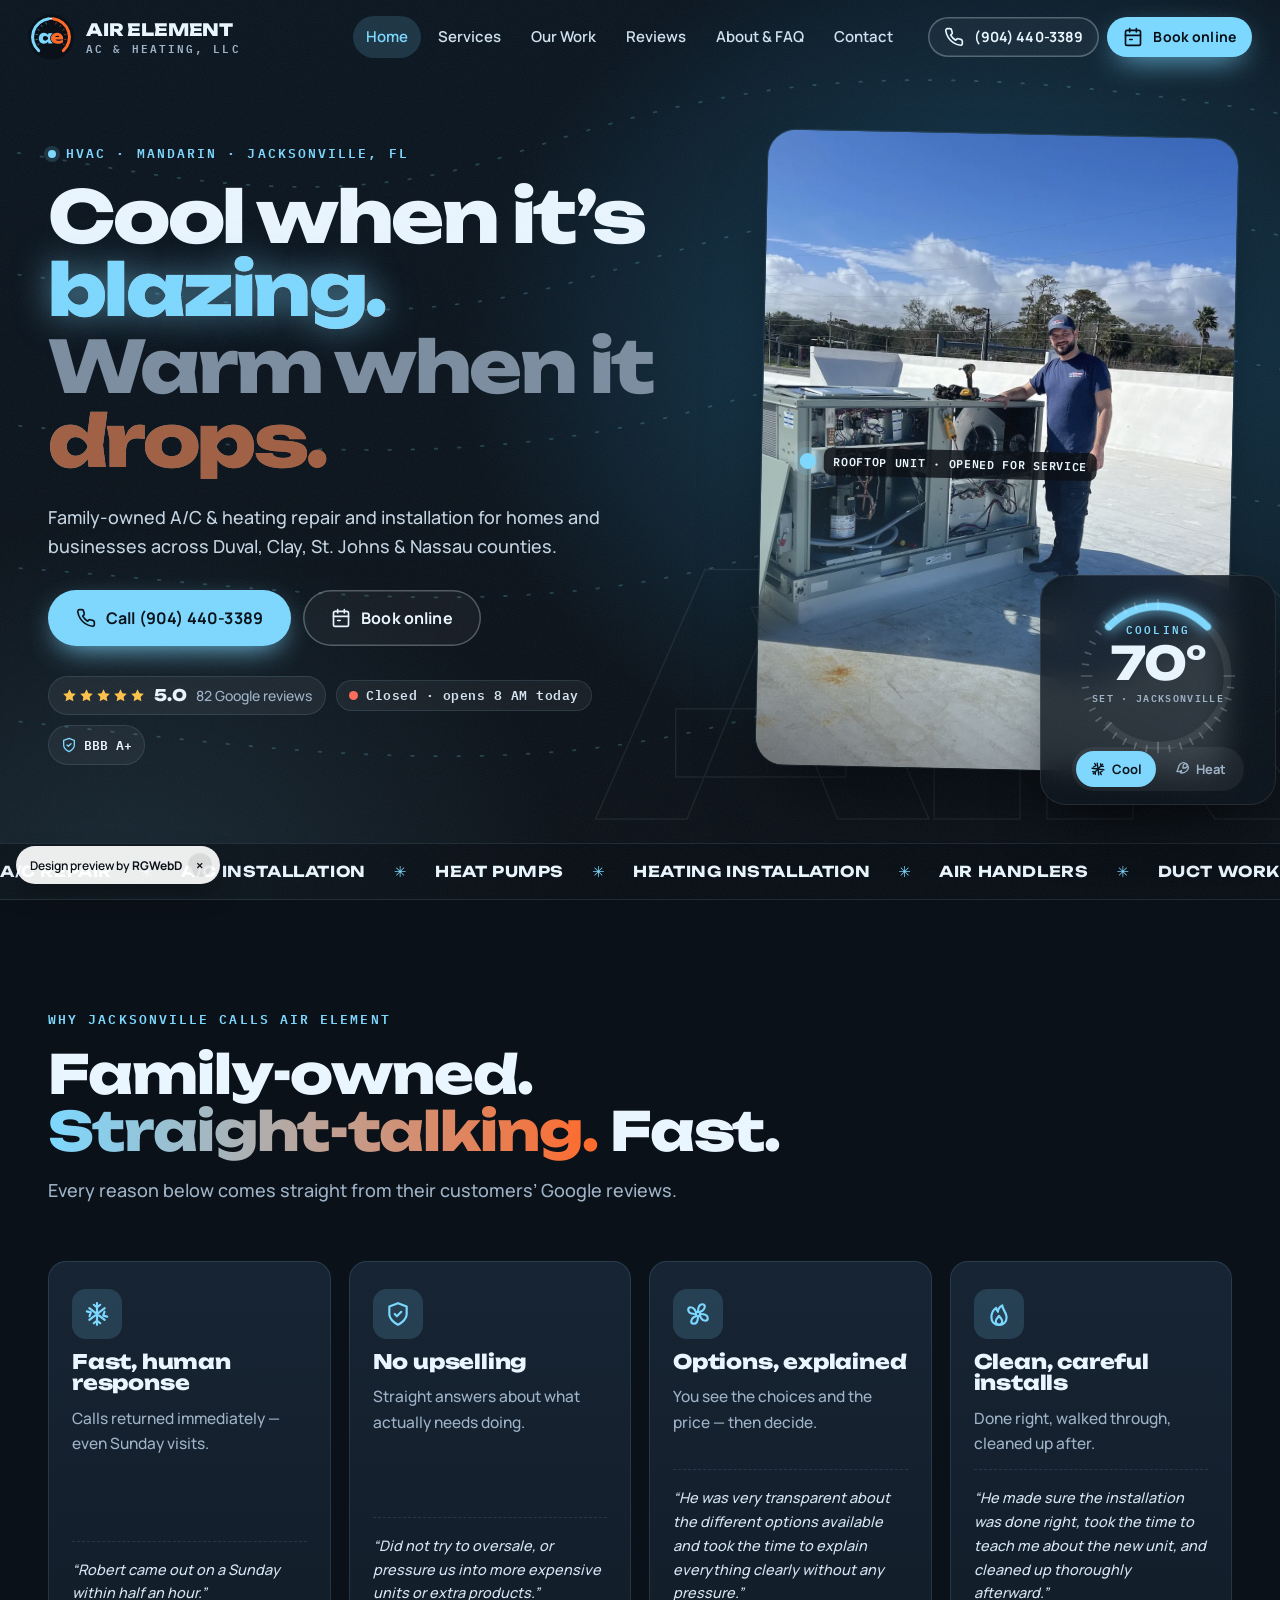
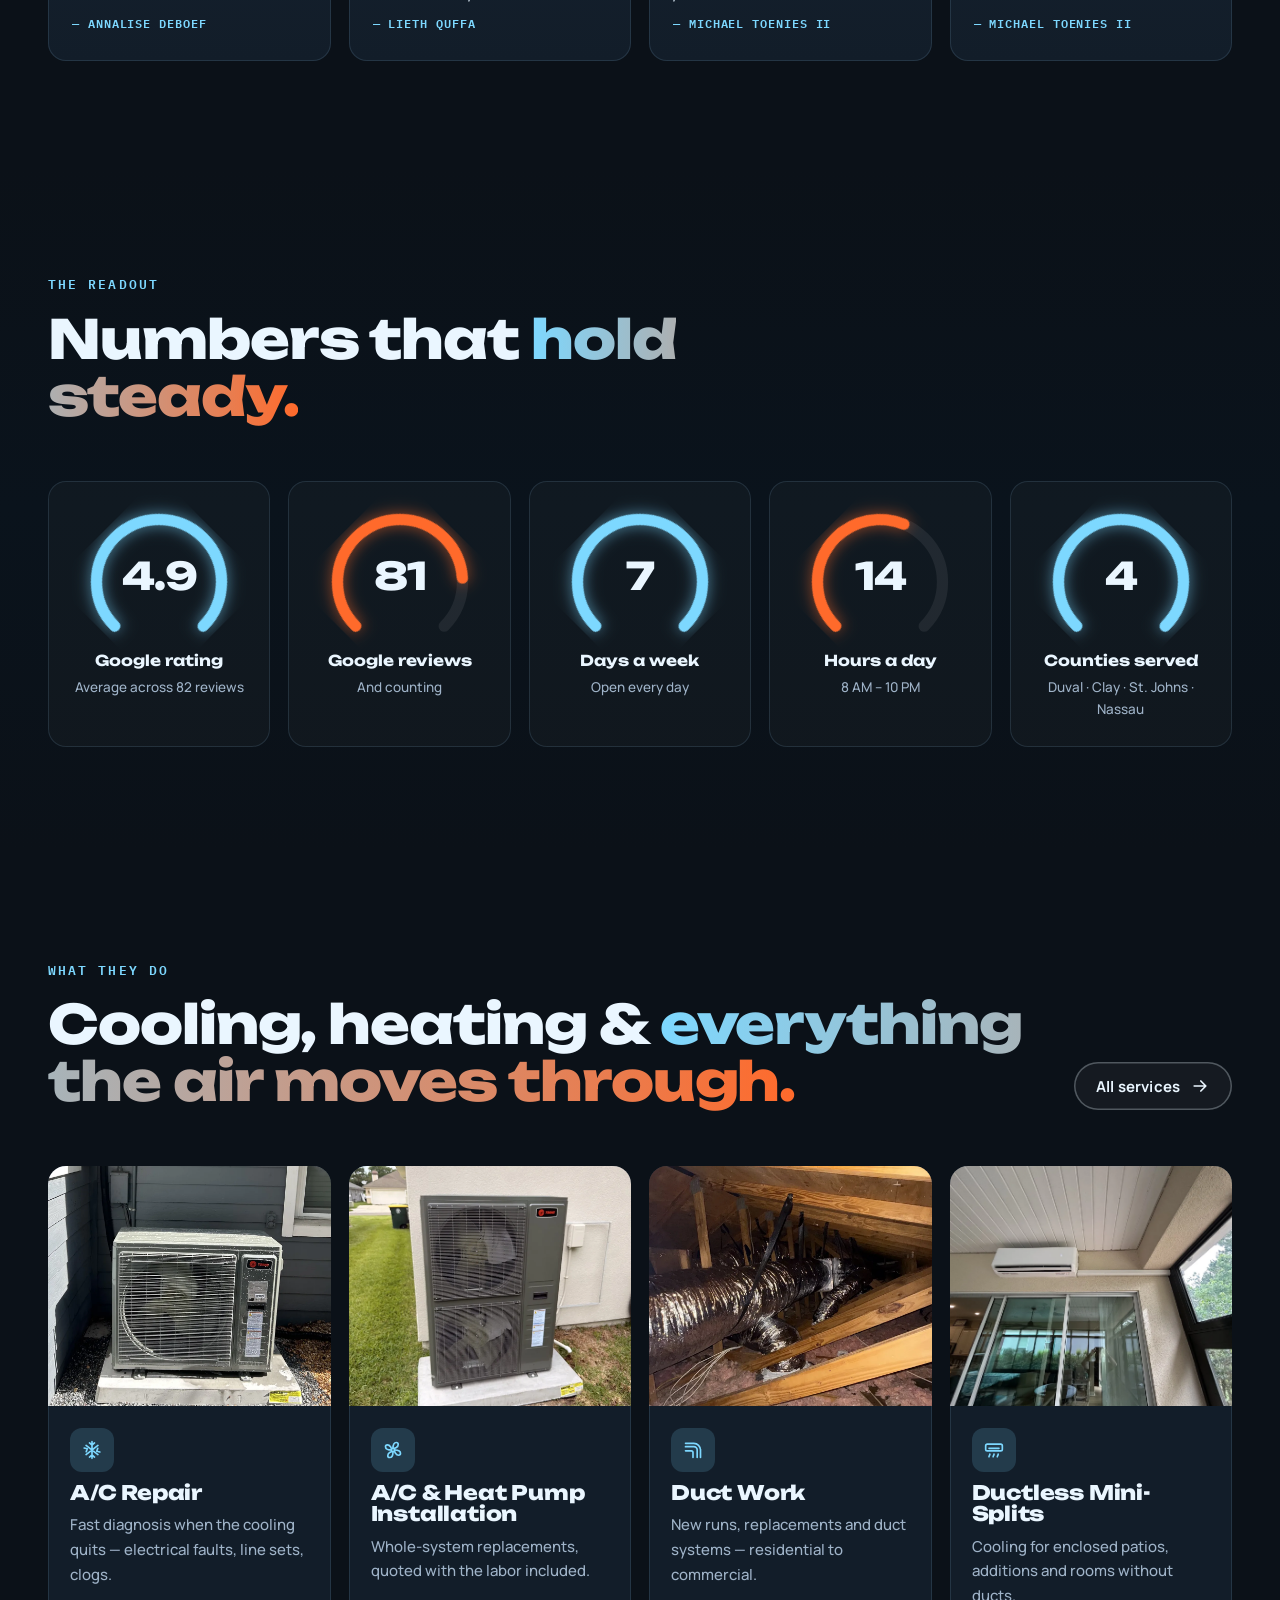
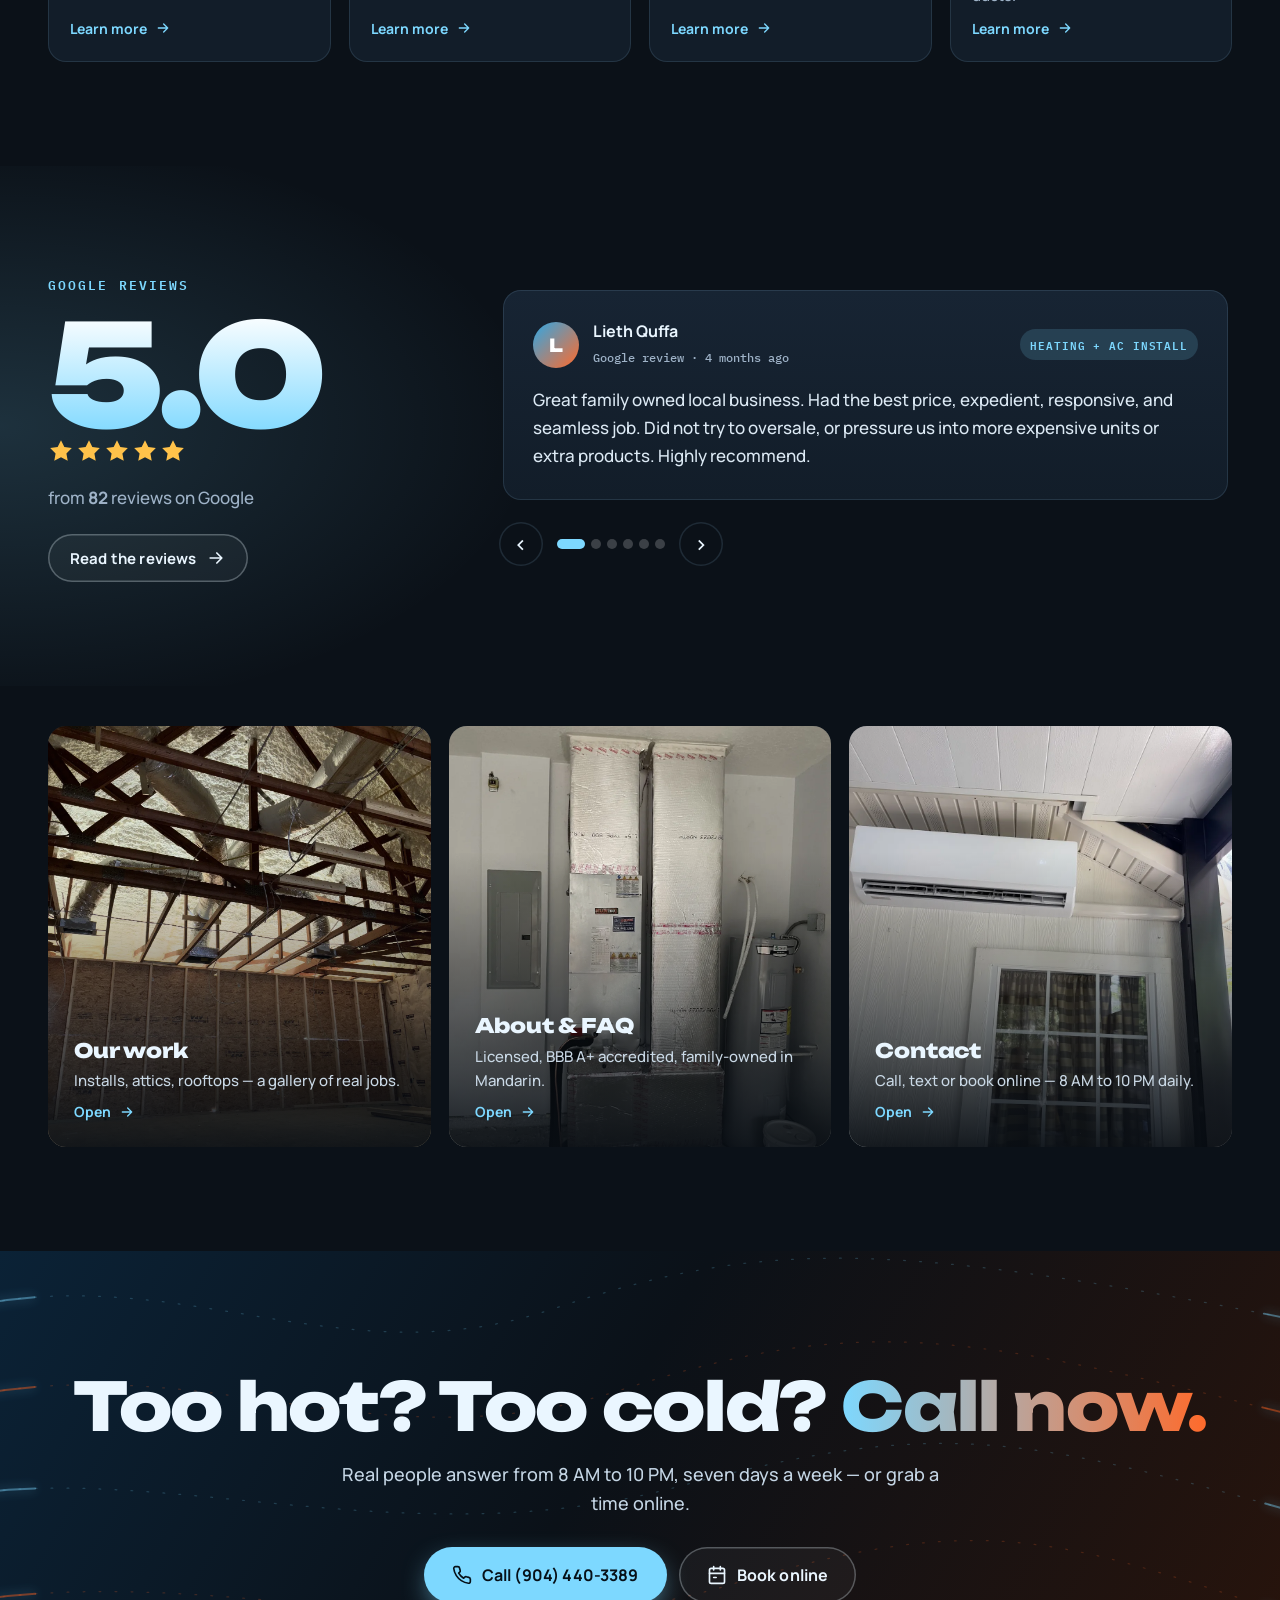
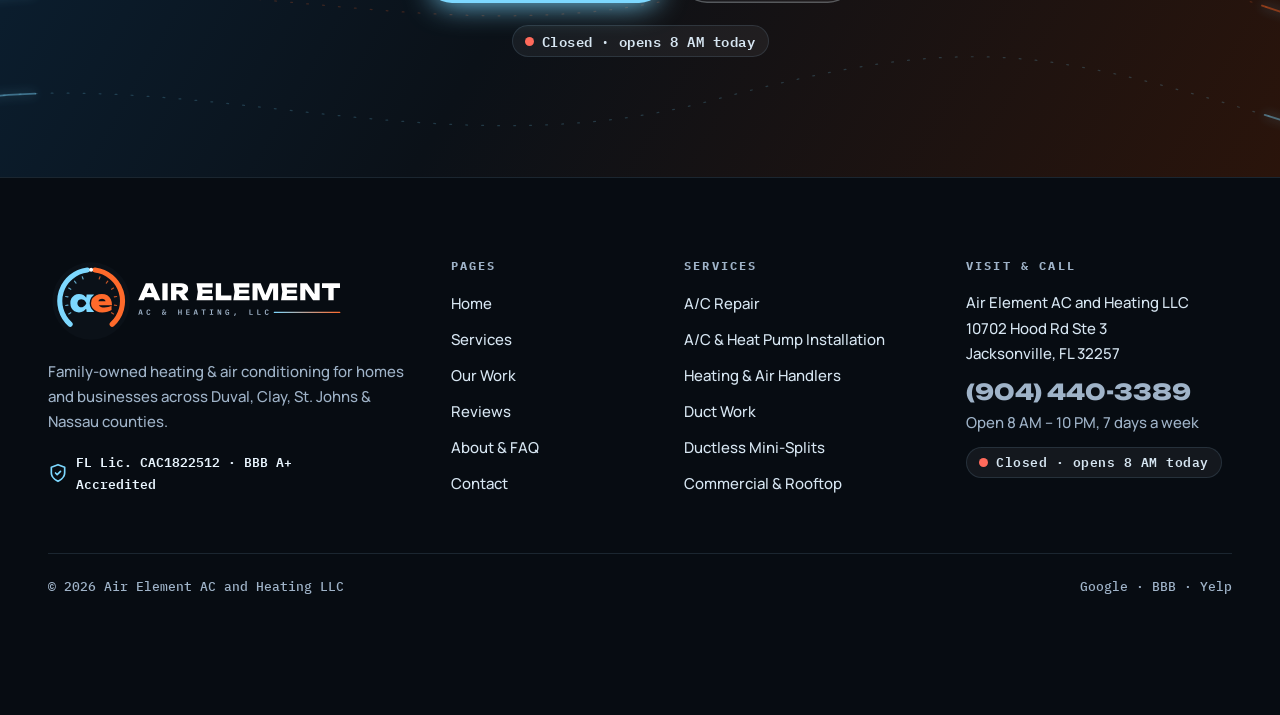
==== commit e688996a: "Air Element demo: full site, brand kit, QA fixes" ====
--- a/docs/index.html
+++ b/docs/index.html
@@ -8,7 +8,7 @@
 <script>try{var m=localStorage.getItem('ae-mode');if(m)document.documentElement.dataset.mode=m}catch(e){}</script>
 <link rel="preconnect" href="https://fonts.googleapis.com"><link rel="preconnect" href="https://fonts.gstatic.com" crossorigin>
 <link href="https://fonts.googleapis.com/css2?family=Unbounded:wght@500;700;800;900&family=Manrope:wght@400;500;600;700;800&family=IBM+Plex+Mono:wght@500;600&display=swap" rel="stylesheet">
-<link rel="preload" as="image" href="img/hero-rooftop.webp" media="(min-width:861px)"><link rel="preload" as="image" href="img/hero-rooftop-m.webp" media="(max-width:860px)"><link rel="stylesheet" href="assets/site.css?v=3"><script type="application/ld+json">{"@context": "https://schema.org", "@type": "HVACBusiness", "@id": "https://rgwebd.github.io/airelementac/#business", "name": "Air Element AC and Heating LLC", "alternateName": ["Air Element AC & Heating", "Air Element AC"], "description": "Professional HVAC contractor providing efficient heating and cooling repairs and installations.", "url": "https://rgwebd.github.io/airelementac/", "telephone": "+1-904-440-3389", "image": "https://rgwebd.github.io/airelementac/og.jpg", "logo": "https://rgwebd.github.io/airelementac/brand/logo-horizontal-light-1200.png", "address": {"@type": "PostalAddress", "streetAddress": "10702 Hood Rd Ste 3", "addressLocality": "Jacksonville", "addressRegion": "FL", "postalCode": "32257", "addressCountry": "US"}, "geo": {"@type": "GeoCoordinates", "latitude": 30.1834703, "longitude": -81.5734384}, "hasMap": "https://www.google.com/maps/place/Air+Element+Ac+and+Heating+LLC/@30.1834703,-81.5734384,17z/data=!4m6!3m5!1s0x22697d220e0d5129:0xb6f4c285adef97dc!8m2!3d30.1834703!4d-81.5734384!16s%2Fg%2F11l32k4dxx", "areaServed": [{"@type": "AdministrativeArea", "name": "Duval County, FL"}, {"@type": "AdministrativeArea", "name": "Clay County, FL"}, {"@type": "AdministrativeArea", "name": "St. Johns County, FL"}, {"@type": "AdministrativeArea", "name": "Nassau County, FL"}], "openingHoursSpecification": [{"@type": "OpeningHoursSpecification", "dayOfWeek": ["Monday", "Tuesday", "Wednesday", "Thursday", "Friday", "Saturday", "Sunday"], "opens": "08:00", "closes": "22:00"}], "sameAs": ["https://www.google.com/maps/place/Air+Element+Ac+and+Heating+LLC/@30.1834703,-81.5734384,17z/data=!4m6!3m5!1s0x22697d220e0d5129:0xb6f4c285adef97dc!8m2!3d30.1834703!4d-81.5734384!16s%2Fg%2F11l32k4dxx", "https://www.bbb.org/us/fl/jacksonville/profile/air-conditioning-contractor/air-element-ac-and-heating-llc-0403-236020389", "https://www.yelp.com/biz/air-element-ac-and-heating-jacksonville"], "hasCredential": {"@type": "EducationalOccupationalCredential", "credentialCategory": "license", "name": "Florida DBPR Certified Air Conditioning Contractor license CAC1822512"}, "potentialAction": {"@type": "ReserveAction", "target": "https://book.housecallpro.com/book/Air-Element-AC-and-Heating-LLC/9239cfc3335f4d33ab65185a114bcb70?v2=true&lead_source=google&merchant_id=20476f79-8d79-4615-bec2-31c5933843bd", "name": "Book online"}, "aggregateRating": {"@type": "AggregateRating", "ratingValue": "5.0", "reviewCount": 82, "bestRating": "5", "worstRating": "1"}, "hasOfferCatalog": {"@type": "OfferCatalog", "name": "HVAC services", "itemListElement": [{"@type": "Offer", "itemOffered": {"@type": "Service", "name": "A/C Repair", "description": "When the house is heating up, you want a real person to answer. Customers describe calls returned right away, Sunday visits and fixes by the next day — from electrical issues and damaged copper lines to a clogged system."}}, {"@type": "Offer", "itemOffered": {"@type": "Service", "name": "A/C & Heat Pump Installation", "description": "Replacing a worn-out system? You’ll get the options laid out plainly, a price that includes the labor, and a clean, by-the-book install — reviewers mention next-day installs and being shown how the new unit works."}}, {"@type": "Offer", "itemOffered": {"@type": "Service", "name": "Heating & Air Handlers", "description": "Jacksonville winters are short, but a cold snap still finds a weak system. Air Element installs heating systems and air handlers — sealed, strapped and plumbed neatly in closets, garages and attics."}}, {"@type": "Offer", "itemOffered": {"@type": "Service", "name": "Duct Work", "description": "Comfort only reaches the room if the air does. From attic flex runs to open-truss commercial builds, Air Element lays out and installs duct systems that move air where it’s needed."}}, {"@type": "Offer", "itemOffered": {"@type": "Service", "name": "Ductless Mini-Splits", "description": "Enclosed a patio, added a room or finished a space the ducts don’t reach? A ductless mini-split adds quiet, independent comfort — wall head inside, compact condenser outside."}}, {"@type": "Offer", "itemOffered": {"@type": "Service", "name": "Commercial & Rooftop", "description": "Their business card says it plainly: residential and commercial. That includes packaged units, rooftop equipment and commercial condensers serviced up on the roof or out back."}}]}, "review": [{"@type": "Review", "author": {"@type": "Person", "name": "Annalise DeBoef"}, "reviewBody": "Couldn’t be happier with their work. I was originally on a maintenance plan with another company and contacted them when out AC wasn’t working and only reached a robot. Reached out to Air Element and heard back immediately. Robert came out on a Sunday within half an hour. He identified an electrical issue near immediately and provided us a temporary fix until he could get all supplies to get our AC set. We had also injured one of our copper lines with a shovel and he got the lines replaced and the electrical issue fixed with ease. We will certainly continue to use him for all of our AC needs in the future.", "publisher": {"@type": "Organization", "name": "Google"}}, {"@type": "Review", "author": {"@type": "Person", "name": "Michael Toenies II"}, "reviewBody": "I recently had Robert from Air Element AC and Heating LLC replace an AC unit in my condo, and I could not be more impressed with the experience. From start to finish, he was extremely professional, on time, and excellent with communication. He was very transparent about the different options available and took the time to explain everything clearly without any pressure.\n\nHis pricing was very affordable and fair, especially considering the quality of work and level of service provided. What stood out the most was how much pride he took in his work..he made sure the installation was done right, took the time to teach me about the new unit, and cleaned up thoroughly afterward.\n\nAs an active duty military member of 18 years at the time of this writing, transparency and professionalism are qualities I value highly, and Robert absolutely delivered on both. I strongly recommend Air Element AC and Heating LLC for any HVAC needs around Jacksonville, Florida.", "publisher": {"@type": "Organization", "name": "Google"}}, {"@type": "Review", "author": {"@type": "Person", "name": "Lieth Quffa"}, "reviewBody": "Great family owned local business. Had the best price, expedient, responsive, and seamless job. Did not try to oversale, or pressure us into more expensive units or extra products. Highly recommend.", "publisher": {"@type": "Organization", "name": "Google"}}, {"@type": "Review", "author": {"@type": "Person", "name": "Austin Williamson"}, "reviewBody": "I needed an entire AC unit for my home. They quoted me a reasonable price for the unit including the labor and were able to get it installed the next day. I really appreciated how fast they had everything installed, and were very kind people. It’s family business and would recommend their services for any A/C related concerns!", "publisher": {"@type": "Organization", "name": "Google"}}, {"@type": "Review", "author": {"@type": "Person", "name": "Roy T"}, "reviewBody": "I’ve used him for multiple AC jobs and I can honestly say he’s outstanding. Extremely reliable, always on time, and very transparent about what actually needs to be done without trying to upsell unnecessary work.\n\nHis pricing is very fair compared to the market, and the quality of his work speaks for itself. He works efficiently, gets the job done fast, and does everything with true professionalism.\n\nIf you’re looking for someone trustworthy, skilled, and easy to work with, I highly recommend him. I’ll definitely continue using his services.", "publisher": {"@type": "Organization", "name": "Google"}}, {"@type": "Review", "author": {"@type": "Person", "name": "Marilou Chyna Brown"}, "reviewBody": "Anton came out to fix my AC that was clogged. Did a great job. Professional and fast. Highly recommend!!!", "publisher": {"@type": "Organization", "name": "Google"}}, {"@type": "Review", "author": {"@type": "Person", "name": "Dany Turk"}, "reviewBody": "Very professional people! Their service and prices are excellent! I called them to come and check out my AC, and they came immediately. They fixed the issue, and they made sure the AC is working well before they left. I will use their service when I need it in the future. I highly recommend them.", "publisher": {"@type": "Organization", "name": "Google"}}, {"@type": "Review", "author": {"@type": "Person", "name": "Marleine Sakr"}, "reviewBody": "Wonderful and friendly service. So grateful to Antonin for his patience and for explaining everything thoroughly. Would highly recommend", "publisher": {"@type": "Organization", "name": "Google"}}, {"@type": "Review", "author": {"@type": "Person", "name": "Mine Can"}, "reviewBody": "I can’t say enough good things about Robert! He installed our A/C unit two years ago, and when we recently ran into an issue, he came through once again with outstanding service. He responded to my call right away and had the problem fixed by the very next day. It’s incredibly reassuring to have someone so dependable, professional, and efficient to count on—especially when dealing with summer heat. Highly recommend his services to anyone looking for quality work done with care!", "publisher": {"@type": "Organization", "name": "Google"}}, {"@type": "Review", "author": {"@type": "Person", "name": "Judy Batson"}, "reviewBody": "Air Element AC and Heating is a top notch company owned by Robert K. We needed a mini-split system installed in our recently enclosed patio/spa room. Robert was prompt to reply, courteous and attentive to the needs and resources of the client, thorough and efficient with everyone’s time. Robert and his team is highly recommended!", "publisher": {"@type": "Organization", "name": "Google"}}]}</script><script type="application/ld+json">{"@context": "https://schema.org", "@type": "BreadcrumbList", "itemListElement": [{"@type": "ListItem", "position": 1, "name": "Home", "item": "https://rgwebd.github.io/airelementac/"}]}</script>
+<link rel="preload" as="image" href="img/hero-rooftop.webp" media="(min-width:861px)"><link rel="preload" as="image" href="img/hero-rooftop-m.webp" media="(max-width:860px)"><link rel="stylesheet" href="assets/site.css?v=3"><script type="application/ld+json">{"@context": "https://schema.org", "@type": "HVACBusiness", "@id": "https://rgwebd.github.io/airelementac/#business", "name": "Air Element AC and Heating LLC", "alternateName": ["Air Element AC & Heating", "Air Element AC"], "description": "Professional HVAC contractor providing efficient heating and cooling repairs and installations.", "url": "https://rgwebd.github.io/airelementac/", "telephone": "+1-904-440-3389", "image": "https://rgwebd.github.io/airelementac/og.jpg", "logo": "https://rgwebd.github.io/airelementac/brand/logo-horizontal-light-1200.png", "address": {"@type": "PostalAddress", "streetAddress": "10702 Hood Rd Ste 3", "addressLocality": "Jacksonville", "addressRegion": "FL", "postalCode": "32257", "addressCountry": "US"}, "geo": {"@type": "GeoCoordinates", "latitude": 30.1834703, "longitude": -81.5734384}, "hasMap": "https://www.google.com/maps/place/Air+Element+Ac+and+Heating+LLC/@30.1834703,-81.5734384,17z/data=!4m6!3m5!1s0x22697d220e0d5129:0xb6f4c285adef97dc!8m2!3d30.1834703!4d-81.5734384!16s%2Fg%2F11l32k4dxx", "areaServed": [{"@type": "AdministrativeArea", "name": "Duval County, FL"}, {"@type": "AdministrativeArea", "name": "Clay County, FL"}, {"@type": "AdministrativeArea", "name": "St. Johns County, FL"}, {"@type": "AdministrativeArea", "name": "Nassau County, FL"}], "openingHoursSpecification": [{"@type": "OpeningHoursSpecification", "dayOfWeek": ["Monday", "Tuesday", "Wednesday", "Thursday", "Friday", "Saturday", "Sunday"], "opens": "08:00", "closes": "22:00"}], "sameAs": ["https://www.google.com/maps/place/Air+Element+Ac+and+Heating+LLC/@30.1834703,-81.5734384,17z/data=!4m6!3m5!1s0x22697d220e0d5129:0xb6f4c285adef97dc!8m2!3d30.1834703!4d-81.5734384!16s%2Fg%2F11l32k4dxx", "https://www.bbb.org/us/fl/jacksonville/profile/air-conditioning-contractor/air-element-ac-and-heating-llc-0403-236020389", "https://www.yelp.com/biz/air-element-ac-and-heating-jacksonville"], "hasCredential": {"@type": "EducationalOccupationalCredential", "credentialCategory": "license", "name": "Florida DBPR Certified Air Conditioning Contractor license CAC1822512"}, "potentialAction": {"@type": "ReserveAction", "target": "https://book.housecallpro.com/book/Air-Element-AC-and-Heating-LLC/9239cfc3335f4d33ab65185a114bcb70?v2=true&lead_source=google&merchant_id=20476f79-8d79-4615-bec2-31c5933843bd", "name": "Book online"}, "aggregateRating": {"@type": "AggregateRating", "ratingValue": "5.0", "reviewCount": 82, "bestRating": "5", "worstRating": "1"}, "hasOfferCatalog": {"@type": "OfferCatalog", "name": "HVAC services", "itemListElement": [{"@type": "Offer", "itemOffered": {"@type": "Service", "name": "A/C Repair", "description": "When the house is heating up, you want a real person to answer. Customers describe calls returned right away, Sunday visits and fixes by the next day — from electrical issues and damaged copper lines to a clogged system."}}, {"@type": "Offer", "itemOffered": {"@type": "Service", "name": "A/C & Heat Pump Installation", "description": "Replacing a worn-out system? You’ll get the options laid out plainly, a price that includes the labor, and a clean, by-the-book install — reviewers mention next-day installs and being shown how the new unit works."}}, {"@type": "Offer", "itemOffered": {"@type": "Service", "name": "Heating & Air Handlers", "description": "Jacksonville winters are short, but a cold snap still finds a weak system. Air Element installs heating systems and air handlers — sealed and plumbed neatly in closets, garages and attics."}}, {"@type": "Offer", "itemOffered": {"@type": "Service", "name": "Duct Work", "description": "Comfort only reaches the room if the air does. From attic flex runs to open-truss commercial builds, Air Element lays out and installs duct systems that move air where it’s needed."}}, {"@type": "Offer", "itemOffered": {"@type": "Service", "name": "Ductless Mini-Splits", "description": "Enclosed a patio, added a room or finished a space the ducts don’t reach? A ductless mini-split adds quiet, independent comfort — wall head inside, compact condenser outside."}}, {"@type": "Offer", "itemOffered": {"@type": "Service", "name": "Commercial & Rooftop", "description": "Their business card says it plainly: residential and commercial. That includes packaged units, rooftop equipment and commercial condensers serviced up on the roof or out back."}}]}, "review": [{"@type": "Review", "author": {"@type": "Person", "name": "Annalise DeBoef"}, "reviewBody": "Couldn’t be happier with their work. I was originally on a maintenance plan with another company and contacted them when out AC wasn’t working and only reached a robot. Reached out to Air Element and heard back immediately. Robert came out on a Sunday within half an hour. He identified an electrical issue near immediately and provided us a temporary fix until he could get all supplies to get our AC set. We had also injured one of our copper lines with a shovel and he got the lines replaced and the electrical issue fixed with ease. We will certainly continue to use him for all of our AC needs in the future.", "publisher": {"@type": "Organization", "name": "Google"}}, {"@type": "Review", "author": {"@type": "Person", "name": "Michael Toenies II"}, "reviewBody": "I recently had Robert from Air Element AC and Heating LLC replace an AC unit in my condo, and I could not be more impressed with the experience. From start to finish, he was extremely professional, on time, and excellent with communication. He was very transparent about the different options available and took the time to explain everything clearly without any pressure.\n\nHis pricing was very affordable and fair, especially considering the quality of work and level of service provided. What stood out the most was how much pride he took in his work..he made sure the installation was done right, took the time to teach me about the new unit, and cleaned up thoroughly afterward.\n\nAs an active duty military member of 18 years at the time of this writing, transparency and professionalism are qualities I value highly, and Robert absolutely delivered on both. I strongly recommend Air Element AC and Heating LLC for any HVAC needs around Jacksonville, Florida.", "publisher": {"@type": "Organization", "name": "Google"}}, {"@type": "Review", "author": {"@type": "Person", "name": "Lieth Quffa"}, "reviewBody": "Great family owned local business. Had the best price, expedient, responsive, and seamless job. Did not try to oversale, or pressure us into more expensive units or extra products. Highly recommend.", "publisher": {"@type": "Organization", "name": "Google"}}, {"@type": "Review", "author": {"@type": "Person", "name": "Austin Williamson"}, "reviewBody": "I needed an entire AC unit for my home. They quoted me a reasonable price for the unit including the labor and were able to get it installed the next day. I really appreciated how fast they had everything installed, and were very kind people. It’s family business and would recommend their services for any A/C related concerns!", "publisher": {"@type": "Organization", "name": "Google"}}, {"@type": "Review", "author": {"@type": "Person", "name": "Roy T"}, "reviewBody": "I’ve used him for multiple AC jobs and I can honestly say he’s outstanding. Extremely reliable, always on time, and very transparent about what actually needs to be done without trying to upsell unnecessary work.\n\nHis pricing is very fair compared to the market, and the quality of his work speaks for itself. He works efficiently, gets the job done fast, and does everything with true professionalism.\n\nIf you’re looking for someone trustworthy, skilled, and easy to work with, I highly recommend him. I’ll definitely continue using his services.", "publisher": {"@type": "Organization", "name": "Google"}}, {"@type": "Review", "author": {"@type": "Person", "name": "Marilou Chyna Brown"}, "reviewBody": "Anton came out to fix my AC that was clogged. Did a great job. Professional and fast. Highly recommend!!!", "publisher": {"@type": "Organization", "name": "Google"}}, {"@type": "Review", "author": {"@type": "Person", "name": "Dany Turk"}, "reviewBody": "Very professional people! Their service and prices are excellent! I called them to come and check out my AC, and they came immediately. They fixed the issue, and they made sure the AC is working well before they left. I will use their service when I need it in the future. I highly recommend them.", "publisher": {"@type": "Organization", "name": "Google"}}, {"@type": "Review", "author": {"@type": "Person", "name": "Marleine Sakr"}, "reviewBody": "Wonderful and friendly service. So grateful to Antonin for his patience and for explaining everything thoroughly. Would highly recommend", "publisher": {"@type": "Organization", "name": "Google"}}, {"@type": "Review", "author": {"@type": "Person", "name": "Mine Can"}, "reviewBody": "I can’t say enough good things about Robert! He installed our A/C unit two years ago, and when we recently ran into an issue, he came through once again with outstanding service. He responded to my call right away and had the problem fixed by the very next day. It’s incredibly reassuring to have someone so dependable, professional, and efficient to count on—especially when dealing with summer heat. Highly recommend his services to anyone looking for quality work done with care!", "publisher": {"@type": "Organization", "name": "Google"}}, {"@type": "Review", "author": {"@type": "Person", "name": "Judy Batson"}, "reviewBody": "Air Element AC and Heating is a top notch company owned by Robert K. We needed a mini-split system installed in our recently enclosed patio/spa room. Robert was prompt to reply, courteous and attentive to the needs and resources of the client, thorough and efficient with everyone’s time. Robert and his team is highly recommended!", "publisher": {"@type": "Organization", "name": "Google"}}]}</script><script type="application/ld+json">{"@context": "https://schema.org", "@type": "BreadcrumbList", "itemListElement": [{"@type": "ListItem", "position": 1, "name": "Home", "item": "https://rgwebd.github.io/airelementac/"}]}</script>
 </head><body class="pg-index">
 <a class="skip" href="#main">Skip to content</a><div class="prog" aria-hidden="true"></div>
 <div class="loader" aria-hidden="true"><div class="ld-in"><div class="ld-em"><svg xmlns="http://www.w3.org/2000/svg" viewBox="0 0 200 200" width="200" height="200"><circle cx="100" cy="100" r="99" fill="#0B1118"/><path d="M46.47 159.45A80 80 0 0 1 90.25 20.60" fill="none" stroke="#7DD8FF" stroke-width="13" stroke-linecap="round"/><path d="M109.75 20.60A80 80 0 0 1 153.53 159.45" fill="none" stroke="#FF6A2B" stroke-width="13" stroke-linecap="round"/><line x1="48.04" y1="130.00" x2="42.84" y2="133.00" stroke="#7DD8FF" stroke-width="3" stroke-linecap="round" opacity=".75"/><line x1="40.91" y1="110.42" x2="35.00" y2="111.46" stroke="#7DD8FF" stroke-width="3" stroke-linecap="round" opacity=".75"/><line x1="40.91" y1="89.58" x2="35.00" y2="88.54" stroke="#7DD8FF" stroke-width="3" stroke-linecap="round" opacity=".75"/><line x1="48.04" y1="70.00" x2="42.84" y2="67.00" stroke="#7DD8FF" stroke-width="3" stroke-linecap="round" opacity=".75"/><line x1="61.43" y1="54.04" x2="57.58" y2="49.44" stroke="#7DD8FF" stroke-width="3" stroke-linecap="round" opacity=".75"/><line x1="79.48" y1="43.62" x2="77.43" y2="37.98" stroke="#7DD8FF" stroke-width="3" stroke-linecap="round" opacity=".75"/><line x1="120.52" y1="43.62" x2="122.57" y2="37.98" stroke="#FF6A2B" stroke-width="3" stroke-linecap="round" opacity=".75"/><line x1="138.57" y1="54.04" x2="142.42" y2="49.44" stroke="#FF6A2B" stroke-width="3" stroke-linecap="round" opacity=".75"/><line x1="151.96" y1="70.00" x2="157.16" y2="67.00" stroke="#FF6A2B" stroke-width="3" stroke-linecap="round" opacity=".75"/><line x1="159.09" y1="89.58" x2="165.00" y2="88.54" stroke="#FF6A2B" stroke-width="3" stroke-linecap="round" opacity=".75"/><line x1="159.09" y1="110.42" x2="165.00" y2="111.46" stroke="#FF6A2B" stroke-width="3" stroke-linecap="round" opacity=".75"/><line x1="151.96" y1="130.00" x2="157.16" y2="133.00" stroke="#FF6A2B" stroke-width="3" stroke-linecap="round" opacity=".75"/><circle cx="100" cy="20" r="5" fill="#fff"/><path d="M88.52623999023439 128.07999999999998 86.37344665527345 112.13679333496093 88.58864379882814 105.75640380859373 86.37344665527345 99.45401428222655 88.52623999023439 83.37040856933592H107.09011621093751L104.12612573242188 105.69400476074217L107.09011621093751 128.07999999999998ZM92.4574276123047 105.75640380859373Q91.53701904296875 112.88560095214842 88.38581475830078 118.20519952392576Q85.23461047363281 123.5247980957031 80.26600952148438 126.47319714355467Q75.29740856933594 129.42159619140622 68.94821142578127 129.42159619140622Q62.4118123779297 129.42159619140622 57.45101190185548 126.46539666748045Q52.49021142578126 123.50919714355467 49.71341094970704 118.15839904785155Q46.936610473632825 112.80760095214842 46.936610473632825 105.75640380859373Q46.936610473632825 98.62720666503904 49.71341094970704 93.28420904541014Q52.49021142578126 87.94121142578123 57.45101190185548 84.98501190185544Q62.4118123779297 82.02881237792967 68.94821142578127 82.02881237792967Q75.29740856933594 82.02881237792967 80.26600952148438 84.94601190185546Q85.23461047363281 87.86321142578123 88.42481475830078 93.17500952148436Q91.61501904296875 98.48680761718748 92.4574276123047 105.75640380859373ZM64.97009240722657 105.75640380859373Q64.97009240722657 108.70482666015623 66.17910192871095 110.97464379882811Q67.38811145019532 113.24446093749998 69.55652716064455 114.56266998291014Q71.72494287109376 115.8808790283203 74.54856286621094 115.8808790283203Q77.45018286132813 115.8808790283203 80.10219714355469 114.56266998291014Q82.75421142578125 113.24446093749998 84.7744228515625 110.97464379882811Q86.79463427734376 108.70482666015623 87.683845703125 105.75640380859373Q86.79463427734376 102.80798095703123 84.7744228515625 100.50696429443357Q82.75421142578125 98.20594763183593 80.10219714355469 96.88773858642577Q77.45018286132813 95.56952954101561 74.54856286621094 95.56952954101561Q71.72494287109376 95.56952954101561 69.55652716064455 96.88773858642577Q67.38811145019532 98.20594763183593 66.17910192871095 100.50696429443357Q64.97009240722657 102.80798095703123 64.97009240722657 105.75640380859373Z" fill="#7DD8FF"/><path d="M128.3373800048828 129.42159619140622Q120.1161876220703 129.42159619140622 113.64219476318358 126.43419714355467Q107.16820190429686 123.44679809570312 103.42420666503905 118.0648004760742Q99.68021142578124 112.68280285644529 99.68021142578124 105.5536057128906Q99.68021142578124 98.50240856933593 103.29160571289061 93.22180999755858Q106.90299999999999 87.94121142578123 113.16639190673827 84.98501190185544Q119.42978381347655 82.02881237792967 127.2765771484375 82.02881237792967Q135.43536572265623 82.02881237792967 141.1995604858398 85.53100952148435Q146.96375524902342 89.03320666503905 150.05255334472656 95.4448004760742Q153.14135144042967 101.85639428710937 153.14135144042967 110.59238476562498H114.25051049804686V100.37442285156249H142.89223046875L137.6350333251953 103.8844133300781Q137.33863427734374 100.82679333496093 136.0672257080078 98.70517810058593Q134.79581713867185 96.58356286621093 132.74440142822266 95.46815429687499Q130.69298571777344 94.35274572753904 127.85376477050781 94.35274572753904Q124.65574572753906 94.35274572753904 122.40152954101562 95.61635382080075Q120.14731335449218 96.87996191406248 118.93050335693358 99.0873776245117Q117.71369335937499 101.29479333496093 117.71369335937499 104.1184180908203Q117.71369335937499 108.09643237304687 119.49990002441405 110.84204522705076Q121.28610668945312 113.58765808105467 124.85071478271485 115.03066522216795Q128.41532287597656 116.47367236328124 133.71932763671873 116.47367236328124Q138.60213049316405 116.47367236328124 143.3445390625 115.2802661743164Q148.08694763183593 114.08685998535155 152.0181495361328 111.88724951171874V122.96319238281248Q147.21336096191405 126.08319238281248 141.33996191406248 127.75239428710935Q135.46656286621092 129.42159619140622 128.3373800048828 129.42159619140622Z" fill="none" stroke="#0B1118" stroke-width="7" stroke-linejoin="round"/><path d="M128.3373800048828 129.42159619140622Q120.1161876220703 129.42159619140622 113.64219476318358 126.43419714355467Q107.16820190429686 123.44679809570312 103.42420666503905 118.0648004760742Q99.68021142578124 112.68280285644529 99.68021142578124 105.5536057128906Q99.68021142578124 98.50240856933593 103.29160571289061 93.22180999755858Q106.90299999999999 87.94121142578123 113.16639190673827 84.98501190185544Q119.42978381347655 82.02881237792967 127.2765771484375 82.02881237792967Q135.43536572265623 82.02881237792967 141.1995604858398 85.53100952148435Q146.96375524902342 89.03320666503905 150.05255334472656 95.4448004760742Q153.14135144042967 101.85639428710937 153.14135144042967 110.59238476562498H114.25051049804686V100.37442285156249H142.89223046875L137.6350333251953 103.8844133300781Q137.33863427734374 100.82679333496093 136.0672257080078 98.70517810058593Q134.79581713867185 96.58356286621093 132.74440142822266 95.46815429687499Q130.69298571777344 94.35274572753904 127.85376477050781 94.35274572753904Q124.65574572753906 94.35274572753904 122.40152954101562 95.61635382080075Q120.14731335449218 96.87996191406248 118.93050335693358 99.0873776245117Q117.71369335937499 101.29479333496093 117.71369335937499 104.1184180908203Q117.71369335937499 108.09643237304687 119.49990002441405 110.84204522705076Q121.28610668945312 113.58765808105467 124.85071478271485 115.03066522216795Q128.41532287597656 116.47367236328124 133.71932763671873 116.47367236328124Q138.60213049316405 116.47367236328124 143.3445390625 115.2802661743164Q148.08694763183593 114.08685998535155 152.0181495361328 111.88724951171874V122.96319238281248Q147.21336096191405 126.08319238281248 141.33996191406248 127.75239428710935Q135.46656286621092 129.42159619140622 128.3373800048828 129.42159619140622Z" fill="#FF6A2B"/></svg></div><div class="ld-temp"><span class="ld-n">88</span>°</div><p class="ld-l">Setting your comfort…</p></div></div><header class="nav" role="banner">
@@ -31,7 +31,7 @@
 </div>
 <div class="h-vis">
 <figure class="h-ph"><picture><source media="(max-width:860px)" srcset="img/hero-rooftop-m.webp" width="900" height="1120"><img src="img/hero-rooftop.webp" width="1100" height="1956" alt="Air Element technician beside an opened rooftop HVAC unit on a commercial roof" fetchpriority="high"></picture><i class="h-tint" aria-hidden="true"></i>
-<span class="pin pin-a" style="--x:47%;--y:56%"><b></b><em>Rooftop unit · opened for service</em></span></figure>
+<span class="pin pin-a" style="--x:8%;--y:50%"><b></b><em>Rooftop unit · opened for service</em></span></figure>
 <div class="dial" role="group" aria-label="Cool or heat mode — re-tints the page">
 <svg viewBox="0 0 200 200" aria-hidden="true"><circle class="d-tr" cx="100" cy="100" r="82" pathLength="100"/><circle class="d-v" cx="100" cy="100" r="82" pathLength="100"/><line class="d-tk" x1="100" y1="10" x2="100" y2="22" transform="rotate(-135 100 100)"/><line class="d-tk" x1="100" y1="10" x2="100" y2="17" transform="rotate(-126 100 100)"/><line class="d-tk" x1="100" y1="10" x2="100" y2="17" transform="rotate(-117 100 100)"/><line class="d-tk" x1="100" y1="10" x2="100" y2="17" transform="rotate(-108 100 100)"/><line class="d-tk" x1="100" y1="10" x2="100" y2="17" transform="rotate(-99 100 100)"/><line class="d-tk" x1="100" y1="10" x2="100" y2="22" transform="rotate(-90 100 100)"/><line class="d-tk" x1="100" y1="10" x2="100" y2="17" transform="rotate(-81 100 100)"/><line class="d-tk" x1="100" y1="10" x2="100" y2="17" transform="rotate(-72 100 100)"/><line class="d-tk" x1="100" y1="10" x2="100" y2="17" transform="rotate(-63 100 100)"/><line class="d-tk" x1="100" y1="10" x2="100" y2="17" transform="rotate(-54 100 100)"/><line class="d-tk" x1="100" y1="10" x2="100" y2="22" transform="rotate(-45 100 100)"/><line class="d-tk" x1="100" y1="10" x2="100" y2="17" transform="rotate(-36 100 100)"/><line class="d-tk" x1="100" y1="10" x2="100" y2="17" transform="rotate(-27 100 100)"/><line class="d-tk" x1="100" y1="10" x2="100" y2="17" transform="rotate(-18 100 100)"/><line class="d-tk" x1="100" y1="10" x2="100" y2="17" transform="rotate(-9 100 100)"/><line class="d-tk" x1="100" y1="10" x2="100" y2="22" transform="rotate(0 100 100)"/><line class="d-tk" x1="100" y1="10" x2="100" y2="17" transform="rotate(9 100 100)"/><line class="d-tk" x1="100" y1="10" x2="100" y2="17" transform="rotate(18 100 100)"/><line class="d-tk" x1="100" y1="10" x2="100" y2="17" transform="rotate(27 100 100)"/><line class="d-tk" x1="100" y1="10" x2="100" y2="17" transform="rotate(36 100 100)"/><line class="d-tk" x1="100" y1="10" x2="100" y2="22" transform="rotate(45 100 100)"/><line class="d-tk" x1="100" y1="10" x2="100" y2="17" transform="rotate(54 100 100)"/><line class="d-tk" x1="100" y1="10" x2="100" y2="17" transform="rotate(63 100 100)"/><line class="d-tk" x1="100" y1="10" x2="100" y2="17" transform="rotate(72 100 100)"/><line class="d-tk" x1="100" y1="10" x2="100" y2="17" transform="rotate(81 100 100)"/><line class="d-tk" x1="100" y1="10" x2="100" y2="22" transform="rotate(90 100 100)"/><line class="d-tk" x1="100" y1="10" x2="100" y2="17" transform="rotate(99 100 100)"/><line class="d-tk" x1="100" y1="10" x2="100" y2="17" transform="rotate(108 100 100)"/><line class="d-tk" x1="100" y1="10" x2="100" y2="17" transform="rotate(117 100 100)"/><line class="d-tk" x1="100" y1="10" x2="100" y2="17" transform="rotate(126 100 100)"/><line class="d-tk" x1="100" y1="10" x2="100" y2="22" transform="rotate(135 100 100)"/></svg>
 <div class="d-rd"><span class="d-mode">Cooling</span><span class="d-t"><span class="d-n">72</span>°</span><span class="d-s">Set&nbsp;·&nbsp;Jacksonville</span></div>
@@ -39,14 +39,14 @@
 </div>
 </div></div>
 <div class="mq" aria-label="Services"><div class="mq-t"><span>A/C repair</span><i aria-hidden="true">✳</i><span>A/C installation</span><i aria-hidden="true">✳</i><span>Heat pumps</span><i aria-hidden="true">✳</i><span>Heating installation</span><i aria-hidden="true">✳</i><span>Air handlers</span><i aria-hidden="true">✳</i><span>Duct work</span><i aria-hidden="true">✳</i><span>Ductless mini-splits</span><i aria-hidden="true">✳</i><span>Rooftop units</span><i aria-hidden="true">✳</i><span>Residential</span><i aria-hidden="true">✳</i><span>Commercial</span><i aria-hidden="true">✳</i><span>HVAC maintenance</span><i aria-hidden="true">✳</i><span>A/C repair</span><i aria-hidden="true">✳</i><span>A/C installation</span><i aria-hidden="true">✳</i><span>Heat pumps</span><i aria-hidden="true">✳</i><span>Heating installation</span><i aria-hidden="true">✳</i><span>Air handlers</span><i aria-hidden="true">✳</i><span>Duct work</span><i aria-hidden="true">✳</i><span>Ductless mini-splits</span><i aria-hidden="true">✳</i><span>Rooftop units</span><i aria-hidden="true">✳</i><span>Residential</span><i aria-hidden="true">✳</i><span>Commercial</span><i aria-hidden="true">✳</i><span>HVAC maintenance</span><i aria-hidden="true">✳</i></div></div>
-</section><section class="sec why"><div class="wrap"><div class="sh rv"><p class="eyebrow">Why Jacksonville calls Air Element</p><h2>Family-owned. <em>Straight-talking.</em> Fast.</h2><p>Every reason below comes straight from their customers’ Google reviews.</p></div><div class="why-g"><article class="why-c tilt rv" style="--i:0"><span class="why-i"><svg class="ic" viewBox="0 0 24 24" fill="none" stroke="currentColor" stroke-width="2" stroke-linecap="round" stroke-linejoin="round" aria-hidden="true"><path d="M12 2v20M4.9 6.5l14.2 11M19.1 6.5 4.9 17.5M9 3.5l3 2.5 3-2.5M9 20.5l3-2.5 3 2.5M2.6 9.6l3.7.9-1.2 3.6M21.4 14.4l-3.7-.9 1.2-3.6"/></svg></span><h3>Fast, human response</h3><p>Calls returned immediately — even Sunday visits.</p><blockquote>“Robert came out on a Sunday within half an hour.”<cite>— Annalise DeBoef</cite></blockquote></article><article class="why-c tilt rv" style="--i:1"><span class="why-i"><svg class="ic" viewBox="0 0 24 24" fill="none" stroke="currentColor" stroke-width="2" stroke-linecap="round" stroke-linejoin="round" aria-hidden="true"><path d="M12 22s8-4 8-10V5l-8-3-8 3v7c0 6 8 10 8 10z"/><path d="m9 12 2 2 4-4"/></svg></span><h3>No upselling</h3><p>Straight answers about what actually needs doing.</p><blockquote>“Did not try to oversale, or pressure us into more expensive units or extra products.”<cite>— Lieth Quffa</cite></blockquote></article><article class="why-c tilt rv" style="--i:2"><span class="why-i"><svg class="ic" viewBox="0 0 24 24" fill="none" stroke="currentColor" stroke-width="2" stroke-linecap="round" stroke-linejoin="round" aria-hidden="true"><circle cx="12" cy="12" r="2"/><path d="M12 10c0-4 1-7 4-7s3 4 0 6l-2 1M14 12c4 0 7 1 7 4s-4 3-6 0l-1-2M12 14c0 4-1 7-4 7s-3-4 0-6l2-1M10 12c-4 0-7-1-7-4s4-3 6 0l1 2"/></svg></span><h3>Options, explained</h3><p>You see the choices and the price — then decide.</p><blockquote>“He was very transparent about the different options available and took the time to explain everything clearly without any pressure.”<cite>— Michael Toenies II</cite></blockquote></article><article class="why-c tilt rv" style="--i:3"><span class="why-i"><svg class="ic" viewBox="0 0 24 24" fill="none" stroke="currentColor" stroke-width="2" stroke-linecap="round" stroke-linejoin="round" aria-hidden="true"><path d="M12 22c4.4 0 7-3 7-7 0-4.5-4-7-4-11-2.5 1.5-4 4-4 6-1-1-1.6-2.4-1.6-3.6C7 8 5 10.8 5 15c0 4 2.6 7 7 7z"/><path d="M12 22c-1.7 0-3-1.3-3-3.2 0-2 1.7-3 3-5 1.3 2 3 3 3 5 0 1.9-1.3 3.2-3 3.2z"/></svg></span><h3>Clean, careful installs</h3><p>Done right, walked through, cleaned up after.</p><blockquote>“He made sure the installation was done right, took the time to teach me about the new unit, and cleaned up thoroughly afterward.”<cite>— Michael Toenies II</cite></blockquote></article></div></div></section><section class="sec gauges"><div class="g-bg" aria-hidden="true"></div><div class="wrap"><div class="sh rv"><p class="eyebrow">The readout</p><h2>Numbers that <em>hold steady.</em></h2></div><div class="g-g">
+</section><section class="sec why"><div class="wrap"><div class="sh rv"><p class="eyebrow">Why Jacksonville calls Air Element</p><h2>Family-owned. <em>Straight-talking.</em> Fast.</h2><p>Every reason below comes straight from their customers’ Google reviews.</p></div><div class="why-g"><article class="why-c tilt rv" style="--i:0"><span class="why-i"><svg class="ic" viewBox="0 0 24 24" fill="none" stroke="currentColor" stroke-width="2" stroke-linecap="round" stroke-linejoin="round" aria-hidden="true"><path d="M12 2v20M4.9 6.5l14.2 11M19.1 6.5 4.9 17.5M9 3.5l3 2.5 3-2.5M9 20.5l3-2.5 3 2.5M2.6 9.6l3.7.9-1.2 3.6M21.4 14.4l-3.7-.9 1.2-3.6"/></svg></span><h3>Fast, human response</h3><p>Calls returned immediately — even Sunday visits.</p><blockquote>“Robert came out on a Sunday within half an hour.”<cite>— Annalise DeBoef</cite></blockquote></article><article class="why-c tilt rv" style="--i:1"><span class="why-i"><svg class="ic" viewBox="0 0 24 24" fill="none" stroke="currentColor" stroke-width="2" stroke-linecap="round" stroke-linejoin="round" aria-hidden="true"><path d="M12 22s8-4 8-10V5l-8-3-8 3v7c0 6 8 10 8 10z"/><path d="m9 12 2 2 4-4"/></svg></span><h3>No upselling</h3><p>Straight answers about what actually needs doing.</p><blockquote>“Did not try to oversale, or pressure us into more expensive units or extra products.”<cite>— Lieth Quffa</cite></blockquote></article><article class="why-c tilt rv" style="--i:2"><span class="why-i"><svg class="ic" viewBox="0 0 24 24" fill="none" stroke="currentColor" stroke-width="2" stroke-linecap="round" stroke-linejoin="round" aria-hidden="true"><circle cx="12" cy="12" r="2"/><path d="M12 10c0-4 1-7 4-7s3 4 0 6l-2 1M14 12c4 0 7 1 7 4s-4 3-6 0l-1-2M12 14c0 4-1 7-4 7s-3-4 0-6l2-1M10 12c-4 0-7-1-7-4s4-3 6 0l1 2"/></svg></span><h3>Options, explained</h3><p>You see the choices and the price — then decide.</p><blockquote>“He was very transparent about the different options available and took the time to explain everything clearly without any pressure.”<cite>— Michael Toenies II</cite></blockquote></article><article class="why-c tilt rv" style="--i:3"><span class="why-i"><svg class="ic" viewBox="0 0 24 24" fill="none" stroke="currentColor" stroke-width="2" stroke-linecap="round" stroke-linejoin="round" aria-hidden="true"><path d="M12 22c4.4 0 7-3 7-7 0-4.5-4-7-4-11-2.5 1.5-4 4-4 6-1-1-1.6-2.4-1.6-3.6C7 8 5 10.8 5 15c0 4 2.6 7 7 7z"/><path d="M12 22c-1.7 0-3-1.3-3-3.2 0-2 1.7-3 3-5 1.3 2 3 3 3 5 0 1.9-1.3 3.2-3 3.2z"/></svg></span><h3>Clean, careful installs</h3><p>Done right, walked through, cleaned up after.</p><blockquote>“He made sure the installation was done right, took the time to teach me about the new unit, and cleaned up thoroughly afterward.”<cite>— Michael Toenies II</cite></blockquote></article></div><p class="swipe-hint" aria-hidden="true">Swipe for more →</p></div></section><section class="sec gauges"><div class="g-bg" aria-hidden="true"></div><div class="wrap"><div class="sh rv"><p class="eyebrow">The readout</p><h2>Numbers that <em>hold steady.</em></h2></div><div class="g-g">
 <div class="gauge g-ice rv"><svg viewBox="0 0 120 120" aria-hidden="true"><circle class="g-tr" cx="60" cy="60" r="50" pathLength="100"/><circle class="g-v" cx="60" cy="60" r="50" pathLength="100" style="--p:75.00"/></svg>
 <div class="g-n"><span data-count="5.0" data-dec="1">5.0</span></div><p class="g-l">Google rating</p><p class="g-s">Average across 82 reviews</p></div><div class="gauge g-ember rv"><svg viewBox="0 0 120 120" aria-hidden="true"><circle class="g-tr" cx="60" cy="60" r="50" pathLength="100"/><circle class="g-v" cx="60" cy="60" r="50" pathLength="100" style="--p:61.50"/></svg>
 <div class="g-n"><span data-count="82" data-dec="0">82</span></div><p class="g-l">Google reviews</p><p class="g-s">And counting</p></div><div class="gauge g-ice rv"><svg viewBox="0 0 120 120" aria-hidden="true"><circle class="g-tr" cx="60" cy="60" r="50" pathLength="100"/><circle class="g-v" cx="60" cy="60" r="50" pathLength="100" style="--p:75.00"/></svg>
 <div class="g-n"><span data-count="7" data-dec="0">7</span></div><p class="g-l">Days a week</p><p class="g-s">Open every day</p></div><div class="gauge g-ember rv"><svg viewBox="0 0 120 120" aria-hidden="true"><circle class="g-tr" cx="60" cy="60" r="50" pathLength="100"/><circle class="g-v" cx="60" cy="60" r="50" pathLength="100" style="--p:43.75"/></svg>
 <div class="g-n"><span data-count="14" data-dec="0">14</span></div><p class="g-l">Hours a day</p><p class="g-s">8 AM – 10 PM</p></div><div class="gauge g-ice rv"><svg viewBox="0 0 120 120" aria-hidden="true"><circle class="g-tr" cx="60" cy="60" r="50" pathLength="100"/><circle class="g-v" cx="60" cy="60" r="50" pathLength="100" style="--p:75.00"/></svg>
 <div class="g-n"><span data-count="4" data-dec="0">4</span></div><p class="g-l">Counties served</p><p class="g-s">Duval · Clay · St. Johns · Nassau</p></div>
-</div></div></section><section class="sec svc"><div class="wrap"><div class="sh sh-row rv"><div><p class="eyebrow">What they do</p><h2>Cooling, heating &amp; <em>everything the air moves through.</em></h2></div><a class="btn ghost" href="services.html">All services <svg class="ic" viewBox="0 0 24 24" fill="none" stroke="currentColor" stroke-width="2" stroke-linecap="round" stroke-linejoin="round" aria-hidden="true"><path d="M5 12h14M13 6l6 6-6 6"/></svg></a></div><div class="svc-g"><a class="svc-c rv" style="--i:0" href="services.html#ac-repair"><div class="lv "><img src="img/trane-condenser.webp" width="1100" height="1047" alt="New Trane condenser on a fresh pad beside a gray-sided home" loading="lazy" decoding="async"><span class="lv-s" aria-hidden="true"><i></i><i></i><i></i><i></i><i></i><i></i><i></i></span></div><div class="svc-b"><span class="svc-i"><svg class="ic" viewBox="0 0 24 24" fill="none" stroke="currentColor" stroke-width="2" stroke-linecap="round" stroke-linejoin="round" aria-hidden="true"><path d="M12 2v20M4.9 6.5l14.2 11M19.1 6.5 4.9 17.5M9 3.5l3 2.5 3-2.5M9 20.5l3-2.5 3 2.5M2.6 9.6l3.7.9-1.2 3.6M21.4 14.4l-3.7-.9 1.2-3.6"/></svg></span><h3>A/C Repair</h3><p>Fast diagnosis when the cooling quits — electrical faults, line sets, clogs.</p><span class="more">Learn more <svg class="ic" viewBox="0 0 24 24" fill="none" stroke="currentColor" stroke-width="2" stroke-linecap="round" stroke-linejoin="round" aria-hidden="true"><path d="M5 12h14M13 6l6 6-6 6"/></svg></span></div></a><a class="svc-c rv" style="--i:1" href="services.html#ac-installation"><div class="lv "><img src="img/heat-pump-tall.webp" width="1100" height="1467" alt="Tall two-fan outdoor unit set on a concrete pad" loading="lazy" decoding="async"><span class="lv-s" aria-hidden="true"><i></i><i></i><i></i><i></i><i></i><i></i><i></i></span></div><div class="svc-b"><span class="svc-i"><svg class="ic" viewBox="0 0 24 24" fill="none" stroke="currentColor" stroke-width="2" stroke-linecap="round" stroke-linejoin="round" aria-hidden="true"><circle cx="12" cy="12" r="2"/><path d="M12 10c0-4 1-7 4-7s3 4 0 6l-2 1M14 12c4 0 7 1 7 4s-4 3-6 0l-1-2M12 14c0 4-1 7-4 7s-3-4 0-6l2-1M10 12c-4 0-7-1-7-4s4-3 6 0l1 2"/></svg></span><h3>A/C & Heat Pump Installation</h3><p>Whole-system replacements, quoted with the labor included.</p><span class="more">Learn more <svg class="ic" viewBox="0 0 24 24" fill="none" stroke="currentColor" stroke-width="2" stroke-linecap="round" stroke-linejoin="round" aria-hidden="true"><path d="M5 12h14M13 6l6 6-6 6"/></svg></span></div></a><a class="svc-c rv" style="--i:2" href="services.html#ductwork"><div class="lv "><img src="img/attic-flex.webp" width="1100" height="1956" alt="Insulated flex duct running through an attic between rafters" loading="lazy" decoding="async"><span class="lv-s" aria-hidden="true"><i></i><i></i><i></i><i></i><i></i><i></i><i></i></span></div><div class="svc-b"><span class="svc-i"><svg class="ic" viewBox="0 0 24 24" fill="none" stroke="currentColor" stroke-width="2" stroke-linecap="round" stroke-linejoin="round" aria-hidden="true"><path d="M3 8h10a4 4 0 0 1 4 4v9M3 13h7a2 2 0 0 1 2 2v6M3 4h10a8 8 0 0 1 8 8v9"/></svg></span><h3>Duct Work</h3><p>New runs, replacements and duct systems — residential to commercial.</p><span class="more">Learn more <svg class="ic" viewBox="0 0 24 24" fill="none" stroke="currentColor" stroke-width="2" stroke-linecap="round" stroke-linejoin="round" aria-hidden="true"><path d="M5 12h14M13 6l6 6-6 6"/></svg></span></div></a><a class="svc-c rv" style="--i:3" href="services.html#mini-splits"><div class="lv "><img src="img/minisplit-patio.webp" width="1400" height="1050" alt="Mini-split head above sliding glass doors in a screened patio room" loading="lazy" decoding="async"><span class="lv-s" aria-hidden="true"><i></i><i></i><i></i><i></i><i></i><i></i><i></i></span></div><div class="svc-b"><span class="svc-i"><svg class="ic" viewBox="0 0 24 24" fill="none" stroke="currentColor" stroke-width="2" stroke-linecap="round" stroke-linejoin="round" aria-hidden="true"><rect x="2" y="5" width="20" height="8" rx="2"/><path d="M6 10h12M7 17c0 1.5-1 2-1 3M12 17c0 1.5-1 2-1 3M17 17c0 1.5-1 2-1 3"/></svg></span><h3>Ductless Mini-Splits</h3><p>Cooling for enclosed patios, additions and rooms without ducts.</p><span class="more">Learn more <svg class="ic" viewBox="0 0 24 24" fill="none" stroke="currentColor" stroke-width="2" stroke-linecap="round" stroke-linejoin="round" aria-hidden="true"><path d="M5 12h14M13 6l6 6-6 6"/></svg></span></div></a></div></div></section><section class="sec rv-band"><div class="wrap rvb-g"><div class="rvb-l rv"><p class="eyebrow">Google reviews</p><p class="big5">5.0</p><span class="stars lg" aria-hidden="true"><svg class="ic" viewBox="0 0 24 24" fill="currentColor" stroke="none" aria-hidden="true"><path d="m12 2 3.1 6.3 6.9 1-5 4.9 1.2 6.8L12 17.8 5.8 21l1.2-6.8-5-4.9 6.9-1z"/></svg><svg class="ic" viewBox="0 0 24 24" fill="currentColor" stroke="none" aria-hidden="true"><path d="m12 2 3.1 6.3 6.9 1-5 4.9 1.2 6.8L12 17.8 5.8 21l1.2-6.8-5-4.9 6.9-1z"/></svg><svg class="ic" viewBox="0 0 24 24" fill="currentColor" stroke="none" aria-hidden="true"><path d="m12 2 3.1 6.3 6.9 1-5 4.9 1.2 6.8L12 17.8 5.8 21l1.2-6.8-5-4.9 6.9-1z"/></svg><svg class="ic" viewBox="0 0 24 24" fill="currentColor" stroke="none" aria-hidden="true"><path d="m12 2 3.1 6.3 6.9 1-5 4.9 1.2 6.8L12 17.8 5.8 21l1.2-6.8-5-4.9 6.9-1z"/></svg><svg class="ic" viewBox="0 0 24 24" fill="currentColor" stroke="none" aria-hidden="true"><path d="m12 2 3.1 6.3 6.9 1-5 4.9 1.2 6.8L12 17.8 5.8 21l1.2-6.8-5-4.9 6.9-1z"/></svg></span><p>from <b>82</b> reviews on Google</p><a class="btn ghost" href="reviews.html">Read the reviews <svg class="ic" viewBox="0 0 24 24" fill="none" stroke="currentColor" stroke-width="2" stroke-linecap="round" stroke-linejoin="round" aria-hidden="true"><path d="M5 12h14M13 6l6 6-6 6"/></svg></a></div>
+</div></div></section><section class="sec svc"><div class="wrap"><div class="sh sh-row rv"><div><p class="eyebrow">What they do</p><h2>Cooling, heating &amp; <em>everything the air moves through.</em></h2></div><a class="btn ghost" href="services.html">All services <svg class="ic" viewBox="0 0 24 24" fill="none" stroke="currentColor" stroke-width="2" stroke-linecap="round" stroke-linejoin="round" aria-hidden="true"><path d="M5 12h14M13 6l6 6-6 6"/></svg></a></div><div class="svc-g"><a class="svc-c rv" style="--i:0" href="services.html#ac-repair"><div class="lv "><img src="img/trane-condenser.webp" width="1100" height="1047" alt="New Trane condenser on a fresh pad beside a gray-sided home" loading="lazy" decoding="async"><span class="lv-s" aria-hidden="true"><i></i><i></i><i></i><i></i><i></i><i></i><i></i></span></div><div class="svc-b"><span class="svc-i"><svg class="ic" viewBox="0 0 24 24" fill="none" stroke="currentColor" stroke-width="2" stroke-linecap="round" stroke-linejoin="round" aria-hidden="true"><path d="M12 2v20M4.9 6.5l14.2 11M19.1 6.5 4.9 17.5M9 3.5l3 2.5 3-2.5M9 20.5l3-2.5 3 2.5M2.6 9.6l3.7.9-1.2 3.6M21.4 14.4l-3.7-.9 1.2-3.6"/></svg></span><h3>A/C Repair</h3><p>Fast diagnosis when the cooling quits — electrical faults, line sets, clogs.</p><span class="more">Learn more <svg class="ic" viewBox="0 0 24 24" fill="none" stroke="currentColor" stroke-width="2" stroke-linecap="round" stroke-linejoin="round" aria-hidden="true"><path d="M5 12h14M13 6l6 6-6 6"/></svg></span></div></a><a class="svc-c rv" style="--i:1" href="services.html#ac-installation"><div class="lv "><img src="img/heat-pump-tall.webp" width="1100" height="1467" alt="Tall two-fan outdoor unit set on a concrete pad" loading="lazy" decoding="async"><span class="lv-s" aria-hidden="true"><i></i><i></i><i></i><i></i><i></i><i></i><i></i></span></div><div class="svc-b"><span class="svc-i"><svg class="ic" viewBox="0 0 24 24" fill="none" stroke="currentColor" stroke-width="2" stroke-linecap="round" stroke-linejoin="round" aria-hidden="true"><circle cx="12" cy="12" r="2"/><path d="M12 10c0-4 1-7 4-7s3 4 0 6l-2 1M14 12c4 0 7 1 7 4s-4 3-6 0l-1-2M12 14c0 4-1 7-4 7s-3-4 0-6l2-1M10 12c-4 0-7-1-7-4s4-3 6 0l1 2"/></svg></span><h3>A/C & Heat Pump Installation</h3><p>Whole-system replacements, quoted with the labor included.</p><span class="more">Learn more <svg class="ic" viewBox="0 0 24 24" fill="none" stroke="currentColor" stroke-width="2" stroke-linecap="round" stroke-linejoin="round" aria-hidden="true"><path d="M5 12h14M13 6l6 6-6 6"/></svg></span></div></a><a class="svc-c rv" style="--i:2" href="services.html#ductwork"><div class="lv "><img src="img/attic-flex.webp" width="1100" height="1956" alt="Insulated flex duct running through an attic between rafters" loading="lazy" decoding="async"><span class="lv-s" aria-hidden="true"><i></i><i></i><i></i><i></i><i></i><i></i><i></i></span></div><div class="svc-b"><span class="svc-i"><svg class="ic" viewBox="0 0 24 24" fill="none" stroke="currentColor" stroke-width="2" stroke-linecap="round" stroke-linejoin="round" aria-hidden="true"><path d="M3 8h10a4 4 0 0 1 4 4v9M3 13h7a2 2 0 0 1 2 2v6M3 4h10a8 8 0 0 1 8 8v9"/></svg></span><h3>Duct Work</h3><p>New runs, replacements and duct systems — residential to commercial.</p><span class="more">Learn more <svg class="ic" viewBox="0 0 24 24" fill="none" stroke="currentColor" stroke-width="2" stroke-linecap="round" stroke-linejoin="round" aria-hidden="true"><path d="M5 12h14M13 6l6 6-6 6"/></svg></span></div></a><a class="svc-c rv" style="--i:3" href="services.html#mini-splits"><div class="lv "><img src="img/minisplit-patio.webp" width="1400" height="1050" alt="Mini-split head above sliding glass doors in a screened patio room" loading="lazy" decoding="async"><span class="lv-s" aria-hidden="true"><i></i><i></i><i></i><i></i><i></i><i></i><i></i></span></div><div class="svc-b"><span class="svc-i"><svg class="ic" viewBox="0 0 24 24" fill="none" stroke="currentColor" stroke-width="2" stroke-linecap="round" stroke-linejoin="round" aria-hidden="true"><rect x="2" y="5" width="20" height="8" rx="2"/><path d="M6 10h12M7 17c0 1.5-1 2-1 3M12 17c0 1.5-1 2-1 3M17 17c0 1.5-1 2-1 3"/></svg></span><h3>Ductless Mini-Splits</h3><p>Cooling for enclosed patios, additions and rooms without ducts.</p><span class="more">Learn more <svg class="ic" viewBox="0 0 24 24" fill="none" stroke="currentColor" stroke-width="2" stroke-linecap="round" stroke-linejoin="round" aria-hidden="true"><path d="M5 12h14M13 6l6 6-6 6"/></svg></span></div></a></div><p class="swipe-hint" aria-hidden="true">Swipe for more →</p></div></section><section class="sec rv-band"><div class="wrap rvb-g"><div class="rvb-l rv"><p class="eyebrow">Google reviews</p><p class="big5">5.0</p><span class="stars lg" aria-hidden="true"><svg class="ic" viewBox="0 0 24 24" fill="currentColor" stroke="none" aria-hidden="true"><path d="m12 2 3.1 6.3 6.9 1-5 4.9 1.2 6.8L12 17.8 5.8 21l1.2-6.8-5-4.9 6.9-1z"/></svg><svg class="ic" viewBox="0 0 24 24" fill="currentColor" stroke="none" aria-hidden="true"><path d="m12 2 3.1 6.3 6.9 1-5 4.9 1.2 6.8L12 17.8 5.8 21l1.2-6.8-5-4.9 6.9-1z"/></svg><svg class="ic" viewBox="0 0 24 24" fill="currentColor" stroke="none" aria-hidden="true"><path d="m12 2 3.1 6.3 6.9 1-5 4.9 1.2 6.8L12 17.8 5.8 21l1.2-6.8-5-4.9 6.9-1z"/></svg><svg class="ic" viewBox="0 0 24 24" fill="currentColor" stroke="none" aria-hidden="true"><path d="m12 2 3.1 6.3 6.9 1-5 4.9 1.2 6.8L12 17.8 5.8 21l1.2-6.8-5-4.9 6.9-1z"/></svg><svg class="ic" viewBox="0 0 24 24" fill="currentColor" stroke="none" aria-hidden="true"><path d="m12 2 3.1 6.3 6.9 1-5 4.9 1.2 6.8L12 17.8 5.8 21l1.2-6.8-5-4.9 6.9-1z"/></svg></span><p>from <b>82</b> reviews on Google</p><a class="btn ghost" href="reviews.html">Read the reviews <svg class="ic" viewBox="0 0 24 24" fill="none" stroke="currentColor" stroke-width="2" stroke-linecap="round" stroke-linejoin="round" aria-hidden="true"><path d="M5 12h14M13 6l6 6-6 6"/></svg></a></div>
 <div class="rc rv" aria-roledescription="carousel" aria-label="Customer reviews"><div class="rc-tr"><div class="rc-s" role="group" aria-roledescription="slide" aria-label="1 of 6"><figure class="rcard "><div class="r-top"><span class="r-av" aria-hidden="true">L</span><div><figcaption class="r-n">Lieth Quffa</figcaption><span class="r-m">Google review · 4 months ago</span></div><span class="r-k">Heating + AC install</span></div><blockquote><p>Great family owned local business. Had the best price, expedient, responsive, and seamless job. Did not try to oversale, or pressure us into more expensive units or extra products. Highly recommend.</p></blockquote></figure></div><div class="rc-s" role="group" aria-roledescription="slide" aria-label="2 of 6"><figure class="rcard "><div class="r-top"><span class="r-av" aria-hidden="true">A</span><div><figcaption class="r-n">Austin Williamson</figcaption><span class="r-m">Google review · 8 months ago</span></div><span class="r-k">Whole-home AC install</span></div><blockquote><p>I needed an entire AC unit for my home. They quoted me a reasonable price for the unit including the labor and were able to get it installed the next day. I really appreciated how fast they had everything…</p></blockquote></figure></div><div class="rc-s" role="group" aria-roledescription="slide" aria-label="3 of 6"><figure class="rcard "><div class="r-top"><span class="r-av" aria-hidden="true">M</span><div><figcaption class="r-n">Marilou Chyna Brown</figcaption><span class="r-m">Google review · 2 months ago</span></div><span class="r-k">Clogged AC</span></div><blockquote><p>Anton came out to fix my AC that was clogged. Did a great job. Professional and fast. Highly recommend!!!</p></blockquote></figure></div><div class="rc-s" role="group" aria-roledescription="slide" aria-label="4 of 6"><figure class="rcard "><div class="r-top"><span class="r-av" aria-hidden="true">M</span><div><figcaption class="r-n">Mine Can</figcaption><span class="r-m">Google review · a year ago</span></div><span class="r-k">Install + follow-up</span></div><blockquote><p>I can’t say enough good things about Robert! He installed our A/C unit two years ago, and when we recently ran into an issue, he came through once again with outstanding service. He responded to my call right…</p></blockquote></figure></div><div class="rc-s" role="group" aria-roledescription="slide" aria-label="5 of 6"><figure class="rcard "><div class="r-top"><span class="r-av" aria-hidden="true">J</span><div><figcaption class="r-n">Judy Batson</figcaption><span class="r-m">Google review · a year ago</span></div><span class="r-k">Mini-split install</span></div><blockquote><p>Air Element AC and Heating is a top notch company owned by Robert K. We needed a mini-split system installed in our recently enclosed patio/spa room. Robert was prompt to reply, courteous and attentive to the…</p></blockquote></figure></div><div class="rc-s" role="group" aria-roledescription="slide" aria-label="6 of 6"><figure class="rcard "><div class="r-top"><span class="r-av" aria-hidden="true">D</span><div><figcaption class="r-n">Dany Turk</figcaption><span class="r-m">Google review · 2 years ago</span></div><span class="r-k">AC check &amp; fix</span></div><blockquote><p>Very professional people! Their service and prices are excellent! I called them to come and check out my AC, and they came immediately. They fixed the issue, and they made sure the AC is working well before…</p></blockquote></figure></div></div><div class="rc-nav"><button type="button" class="rc-p" aria-label="Previous review">‹</button><div class="rc-dots"></div><button type="button" class="rc-n" aria-label="Next review">›</button></div></div></div></section><section class="sec tzs"><div class="wrap"><div class="tz-g"><a class="tz tilt rv" style="--i:0" href="work.html"><img src="img/commercial-ductwork.webp" width="1320" height="1741" alt="Open-truss commercial space with new ductwork overhead" loading="lazy" decoding="async"><div class="tz-b"><h3>Our work</h3><p>Installs, attics, rooftops — a gallery of real jobs.</p><span class="more">Open <svg class="ic" viewBox="0 0 24 24" fill="none" stroke="currentColor" stroke-width="2" stroke-linecap="round" stroke-linejoin="round" aria-hidden="true"><path d="M5 12h14M13 6l6 6-6 6"/></svg></span></div></a><a class="tz tilt rv" style="--i:1" href="about.html"><img src="img/garage-air-handler.webp" width="1100" height="1442" alt="Garage air handler with sealed plenums next to the water heater" loading="lazy" decoding="async"><div class="tz-b"><h3>About & FAQ</h3><p>Licensed, BBB A+ accredited, family-owned in Mandarin.</p><span class="more">Open <svg class="ic" viewBox="0 0 24 24" fill="none" stroke="currentColor" stroke-width="2" stroke-linecap="round" stroke-linejoin="round" aria-hidden="true"><path d="M5 12h14M13 6l6 6-6 6"/></svg></span></div></a><a class="tz tilt rv" style="--i:2" href="contact.html"><img src="img/minisplit-porch.webp" width="1100" height="1467" alt="White ductless mini-split head mounted high on a porch wall above a window" loading="lazy" decoding="async"><div class="tz-b"><h3>Contact</h3><p>Call, text or book online — 8 AM to 10 PM daily.</p><span class="more">Open <svg class="ic" viewBox="0 0 24 24" fill="none" stroke="currentColor" stroke-width="2" stroke-linecap="round" stroke-linejoin="round" aria-hidden="true"><path d="M5 12h14M13 6l6 6-6 6"/></svg></span></div></a></div></div></section><section class="ctab"><div class="ctab-bg" aria-hidden="true"><svg class="flow flow-c" viewBox="0 0 1440 700" preserveAspectRatio="xMidYMid slice" aria-hidden="true"><g class="f-a"><path d="M-50 120 C 200 60, 380 200, 620 120 S 1000 40, 1500 140" style="--d:0.0s"/><path d="M-50 220 C 240 160, 420 300, 700 210 S 1100 150, 1500 250" style="--d:0.7s"/><path d="M-50 330 C 180 290, 460 400, 760 320 S 1150 260, 1500 360" style="--d:1.4s"/><path d="M-50 450 C 260 400, 520 520, 820 430 S 1200 380, 1500 480" style="--d:2.1s"/><path d="M-50 560 C 220 520, 500 640, 800 560 S 1180 500, 1500 600" style="--d:2.8s"/></g><g class="f-b"><path d="M-50 120 C 200 60, 380 200, 620 120 S 1000 40, 1500 140" style="--d:0.0s"/><path d="M-50 220 C 240 160, 420 300, 700 210 S 1100 150, 1500 250" style="--d:0.7s"/><path d="M-50 330 C 180 290, 460 400, 760 320 S 1150 260, 1500 360" style="--d:1.4s"/><path d="M-50 450 C 260 400, 520 520, 820 430 S 1200 380, 1500 480" style="--d:2.1s"/><path d="M-50 560 C 220 520, 500 640, 800 560 S 1180 500, 1500 600" style="--d:2.8s"/></g></svg></div><div class="wrap ctab-in rv">
 <h2>Too hot? Too cold? <em>Call&nbsp;now.</em></h2><p>Real people answer from 8 AM to 10 PM, seven days a week — or grab a time online.</p><div class="ctas"><a class="btn lg mag" href="tel:+19044403389"><svg class="ic" viewBox="0 0 24 24" fill="none" stroke="currentColor" stroke-width="2" stroke-linecap="round" stroke-linejoin="round" aria-hidden="true"><path d="M22 16.9v3a2 2 0 0 1-2.2 2 19.8 19.8 0 0 1-8.6-3.1 19.5 19.5 0 0 1-6-6A19.8 19.8 0 0 1 2.1 4.2 2 2 0 0 1 4.1 2h3a2 2 0 0 1 2 1.7c.1.9.4 1.8.7 2.7a2 2 0 0 1-.5 2.1L8 9.8a16 16 0 0 0 6 6l1.3-1.3a2 2 0 0 1 2.1-.4c.9.3 1.8.6 2.7.7a2 2 0 0 1 1.7 2z"/></svg>Call (904) 440-3389</a><a class="btn lg ghost" href="https://book.housecallpro.com/book/Air-Element-AC-and-Heating-LLC/9239cfc3335f4d33ab65185a114bcb70?v2=true&lead_source=google&merchant_id=20476f79-8d79-4615-bec2-31c5933843bd" target="_blank" rel="noopener"><svg class="ic" viewBox="0 0 24 24" fill="none" stroke="currentColor" stroke-width="2" stroke-linecap="round" stroke-linejoin="round" aria-hidden="true"><rect x="3" y="4" width="18" height="18" rx="2"/><path d="M16 2v4M8 2v4M3 10h18M8 15h3"/></svg>Book online</a></div><span class="live lg" data-live><b></b><span class="t">8 AM – 10 PM daily</span></span></div></section></main>
 <footer class="foot"><div class="wrap"><div class="fgrid">
--- a/docs/assets/site.css
+++ b/docs/assets/site.css
@@ -77,7 +77,9 @@
 .h-h em{font-style:normal;transition:color .7s,text-shadow .7s}
 .h-h em.c{color:var(--ice)}.h-h em.h{color:var(--emb)}
 html[data-mode=cool] .h-h em.c{text-shadow:0 0 34px rgba(125,216,255,.55)}html[data-mode=heat] .h-h em.h{text-shadow:0 0 34px rgba(255,106,43,.6)}
-html[data-mode=cool] .h-l2,html[data-mode=heat] .h-l1{opacity:.55}
+html[data-mode=cool] .h-l2,html[data-mode=heat] .h-l1{color:#7b8da0}
+html[data-mode=cool] .h-l2 em,html[data-mode=heat] .h-l1 em{filter:saturate(.55) brightness(.8)}
+.h-h>span{transition:color .7s}.h-h em{transition:color .7s,text-shadow .7s,filter .7s}
 .h-p{font-size:clamp(17px,1.4vw,20px);color:#c4d5e4;max-width:54ch;margin-top:26px}
 .trust{display:flex;flex-wrap:wrap;gap:10px;margin-top:30px;align-items:center}
 .t-rate{display:inline-flex;align-items:center;gap:9px;padding:8px 14px;border-radius:999px;background:rgba(255,255,255,.06);box-shadow:inset 0 0 0 1px var(--line);font-size:14px}
@@ -93,7 +95,7 @@
 .pin b{width:16px;height:16px;border-radius:50%;background:var(--acc);box-shadow:0 0 0 6px var(--accT),0 0 0 12px rgba(255,255,255,.07);animation:pulse 2.4s infinite;flex:none;transition:background .6s}
 .pin em{font:600 11.5px/1.2 var(--fm);font-style:normal;letter-spacing:.06em;text-transform:uppercase;background:rgba(8,13,19,.82);padding:7px 10px;border-radius:8px;white-space:nowrap}
 @keyframes pulse{50%{transform:scale(1.25)}}
-.dial{position:absolute;left:-118px;bottom:-34px;width:236px;padding:16px 16px 14px;border-radius:26px;background:rgba(12,20,29,.82);backdrop-filter:blur(14px);-webkit-backdrop-filter:blur(14px);box-shadow:0 30px 60px -20px rgba(0,0,0,.75),inset 0 0 0 1px rgba(255,255,255,.09);display:grid;justify-items:center}
+.dial{position:absolute;right:-44px;bottom:-36px;width:236px;padding:16px 16px 14px;border-radius:26px;background:rgba(12,20,29,.82);backdrop-filter:blur(14px);-webkit-backdrop-filter:blur(14px);box-shadow:0 30px 60px -20px rgba(0,0,0,.75),inset 0 0 0 1px rgba(255,255,255,.09);display:grid;justify-items:center}
 .dial svg{width:170px;height:170px;transform:rotate(-135deg)}
 .d-tr,.d-v{fill:none;stroke-width:9;stroke-linecap:round}
 .d-tr{stroke:rgba(255,255,255,.08);stroke-dasharray:75 100}
@@ -112,9 +114,10 @@
 .mq-t i{font-style:normal;color:var(--acc);transition:color .6s}
 @keyframes mq{to{transform:translateX(-50%)}}
 /* sections */
-.sec{padding:120px 0;position:relative}
+.sec{padding:104px 0;position:relative}
 .sh{max-width:760px;margin-bottom:56px}.sh p:not(.eyebrow){color:var(--mut);margin-top:16px;font-size:18px}
 .sh-row{display:flex;justify-content:space-between;align-items:flex-end;gap:30px;max-width:none}
+.swipe-hint{display:none;font:600 11px var(--fm);letter-spacing:.14em;text-transform:uppercase;color:var(--mut);margin-top:6px}
 .why-g{display:grid;grid-template-columns:repeat(4,1fr);gap:18px}
 .why-c{background:linear-gradient(180deg,var(--card2),var(--card));border-radius:var(--r);padding:28px 24px;box-shadow:inset 0 0 0 1px var(--line);transition:transform .3s var(--ease);display:flex;flex-direction:column;gap:12px}
 .why-i{width:50px;height:50px;border-radius:14px;display:grid;place-items:center;background:var(--accT);color:var(--acc);transition:all .6s}.why-i .ic{width:26px;height:26px}
@@ -208,7 +211,7 @@
 .srv-g{display:grid;grid-template-columns:1fr 1fr;gap:64px;align-items:center}.srv-g>*{min-width:0}
 .srv.flip .srv-ph{order:2}
 .srv-ph{position:relative}.srv-ph .lv{aspect-ratio:4/4.3}
-.srv-no{position:absolute;top:-34px;right:-10px;font:900 120px/1 var(--fd);color:transparent;-webkit-text-stroke:1.5px rgba(234,246,255,.16);pointer-events:none}
+.srv-no{position:absolute;top:-30px;right:-14px;z-index:2;font:900 104px/1 var(--fd);color:transparent;-webkit-text-stroke:2px var(--acc);opacity:.85;pointer-events:none;text-shadow:0 10px 30px rgba(0,0,0,.5);transition:-webkit-text-stroke-color .6s}
 .srv.flip .srv-no{right:auto;left:-10px}
 .srv-tx h2{font-size:clamp(30px,3.4vw,46px);margin:18px 0 16px}
 .ticks{list-style:none;display:grid;grid-template-columns:1fr 1fr;gap:10px 22px;margin:24px 0}
@@ -219,7 +222,7 @@
 .bp{background:linear-gradient(180deg,var(--bg),#0a1a2a,var(--bg))}
 .bp-g{display:grid;grid-template-columns:.9fr 1.1fr;gap:64px;align-items:center}.bp-g>*{min-width:0}
 .bp-tx p:not(.eyebrow){color:var(--mut);margin-top:16px}.note{font:600 12px var(--fm)!important;letter-spacing:.06em;text-transform:uppercase;color:var(--acc)!important}
-.ba{position:relative;border-radius:var(--r);overflow:hidden;aspect-ratio:900/1180;max-height:760px;margin-left:auto;box-shadow:0 30px 60px -30px rgba(0,0,0,.8),0 0 0 1px var(--line);touch-action:pan-y;user-select:none}
+.ba{position:relative;border-radius:var(--r);overflow:hidden;aspect-ratio:900/1180;width:100%;max-width:560px;margin-left:auto;box-shadow:0 30px 60px -30px rgba(0,0,0,.8),0 0 0 1px var(--line);touch-action:pan-y;user-select:none}
 .ba img{position:absolute;inset:0;width:100%;height:100%;object-fit:cover}
 .ba-b{position:absolute;inset:0;clip-path:inset(0 calc(100% - var(--p)) 0 0)}
 .ba-h{position:absolute;top:0;bottom:0;left:var(--p);width:3px;margin-left:-1.5px;background:#fff;box-shadow:0 0 18px var(--ice);pointer-events:none}
@@ -304,6 +307,8 @@
  .dial{left:auto;right:12px;bottom:12px;width:178px;padding:10px 10px 10px;border-radius:20px}
  .dial svg{width:124px;height:124px}.d-rd{top:32px}.d-t{font-size:34px}.d-s{display:none}.d-sw{margin-top:-10px}.d-sw button{padding:7px 10px;font-size:12px}
  .pin{left:16px!important;top:16px!important}.pin em{font-size:10.5px}
+ .hero .eyebrow{letter-spacing:.1em;font-size:12px}
+ .dial{width:158px}.dial svg{width:110px;height:110px}.d-rd{top:28px}.d-t{font-size:30px}
  .h-h{font-size:clamp(34px,10vw,48px)}.h-out{display:none}
  .ctas .btn{flex:1 1 100%}.mm-row .btn{flex:none}
  .mq{margin-top:50px}
@@ -316,7 +321,12 @@
  .ticks{grid-template-columns:1fr}
  .phero{padding:110px 0 60px}.phero-ph{aspect-ratio:4/3.6;transform:none}
  .tl{grid-template-columns:1fr;padding-top:0;padding-left:46px;gap:18px}.tl-line{top:0;bottom:0;left:14px;right:auto;width:3px;height:auto}.tl-line i{transform-origin:50% 0;transform:scaleY(var(--t,0))}.tl-n{top:24px;left:-48px}
- .tz{aspect-ratio:4/3.2}
+ .tz{aspect-ratio:4/2.7}
+ .why-g,.svc-g{display:flex;overflow-x:auto;scroll-snap-type:x mandatory;gap:14px;margin:0 -20px;padding:4px 20px 18px;scroll-padding-inline:20px;scrollbar-width:none}
+ .why-g::-webkit-scrollbar,.svc-g::-webkit-scrollbar{display:none}
+ .why-c,.svc-c{flex:0 0 84%;scroll-snap-align:start}
+ .svc-c .lv{aspect-ratio:4/2.8}
+ .swipe-hint{display:block}
  .rgrid{columns:1}.rcard{padding:24px}.r-k{margin-left:0}
  .st-ph .lv{width:86%}
  .qf{grid-template-columns:1fr;padding:24px}.ct-c{padding:24px}
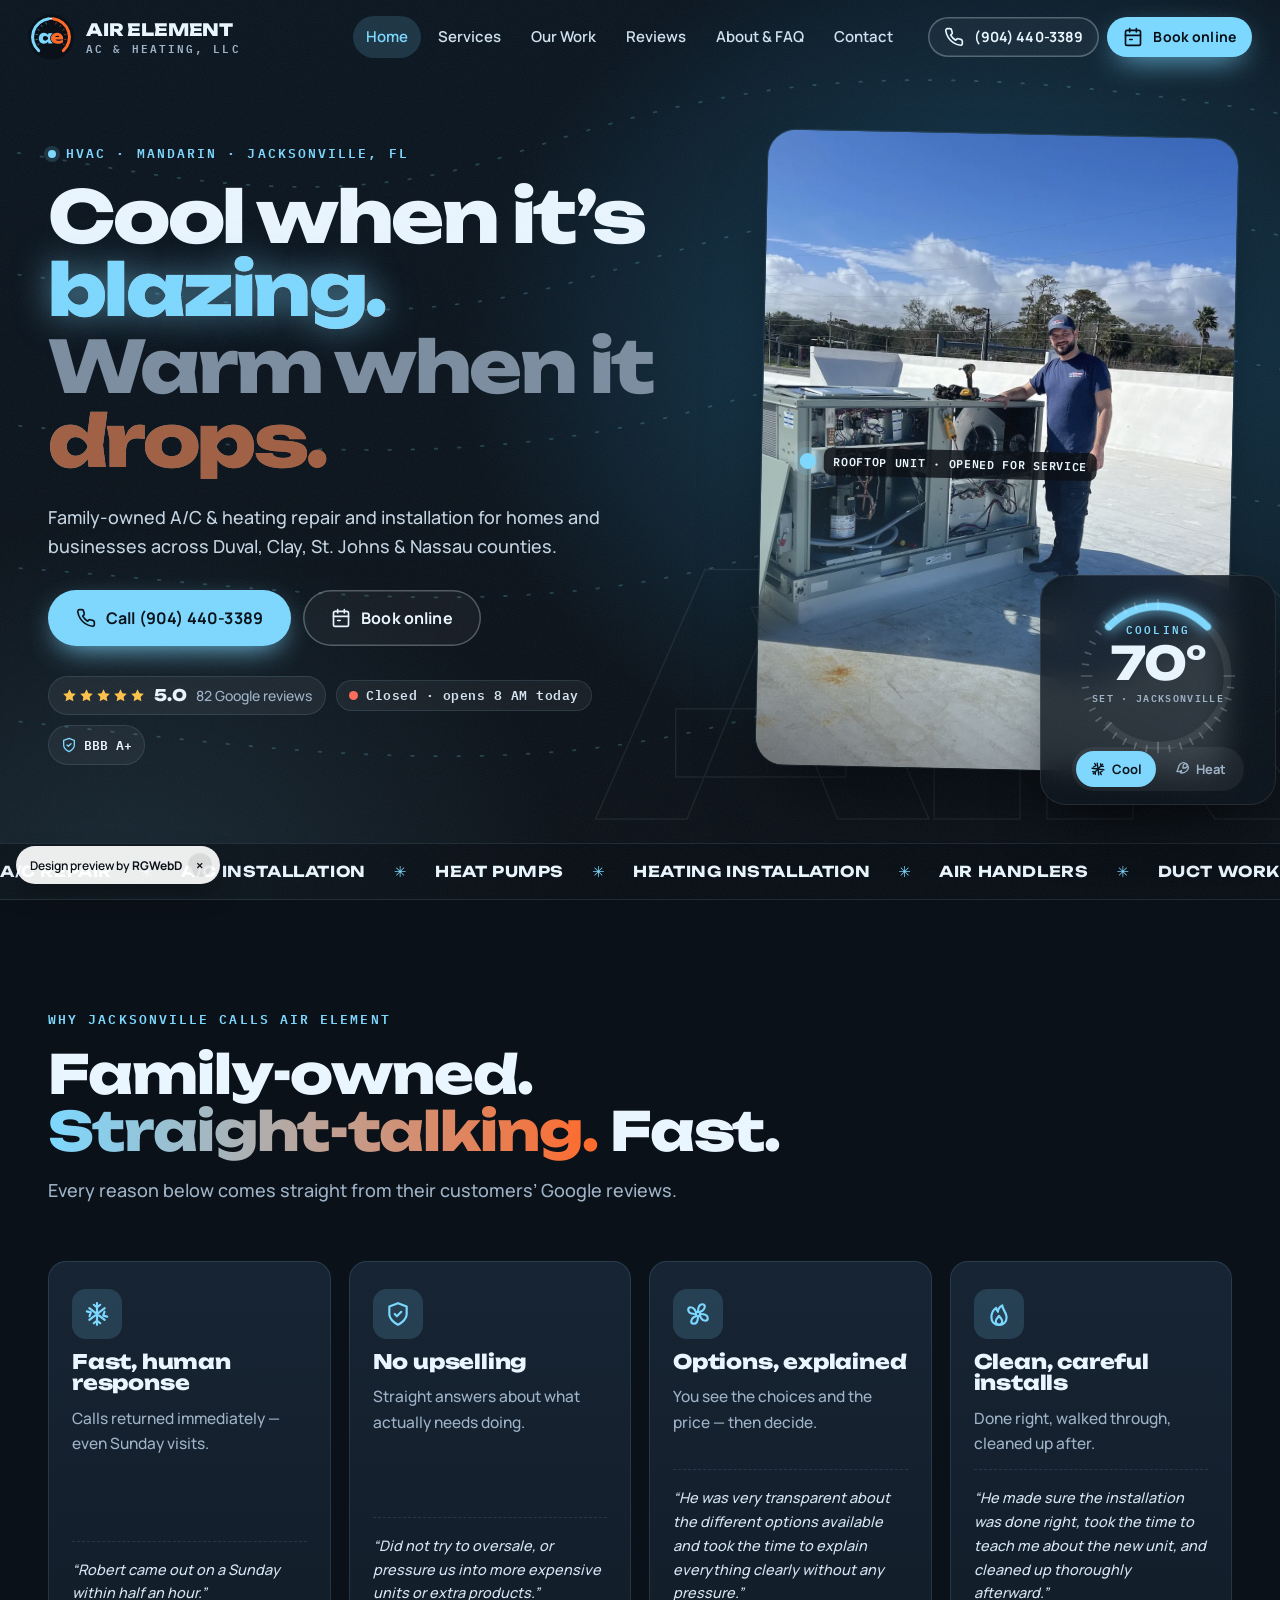
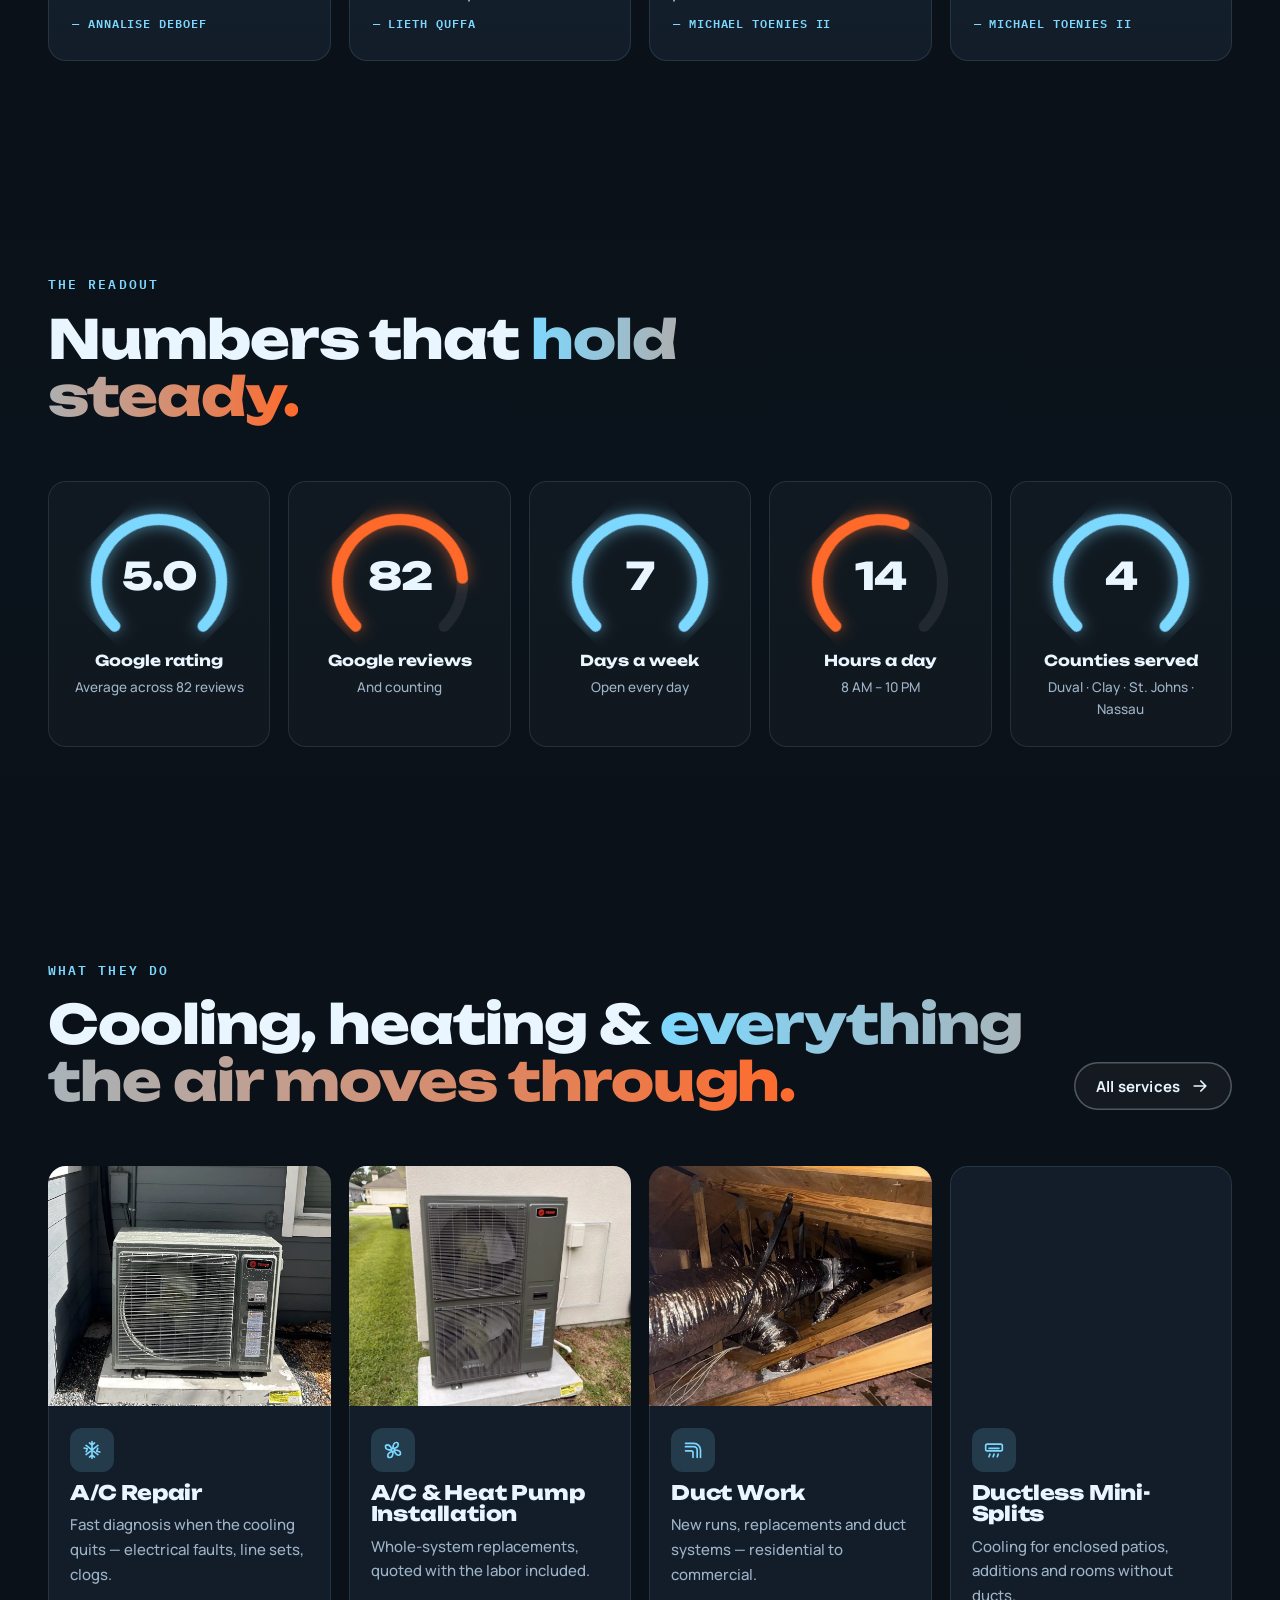
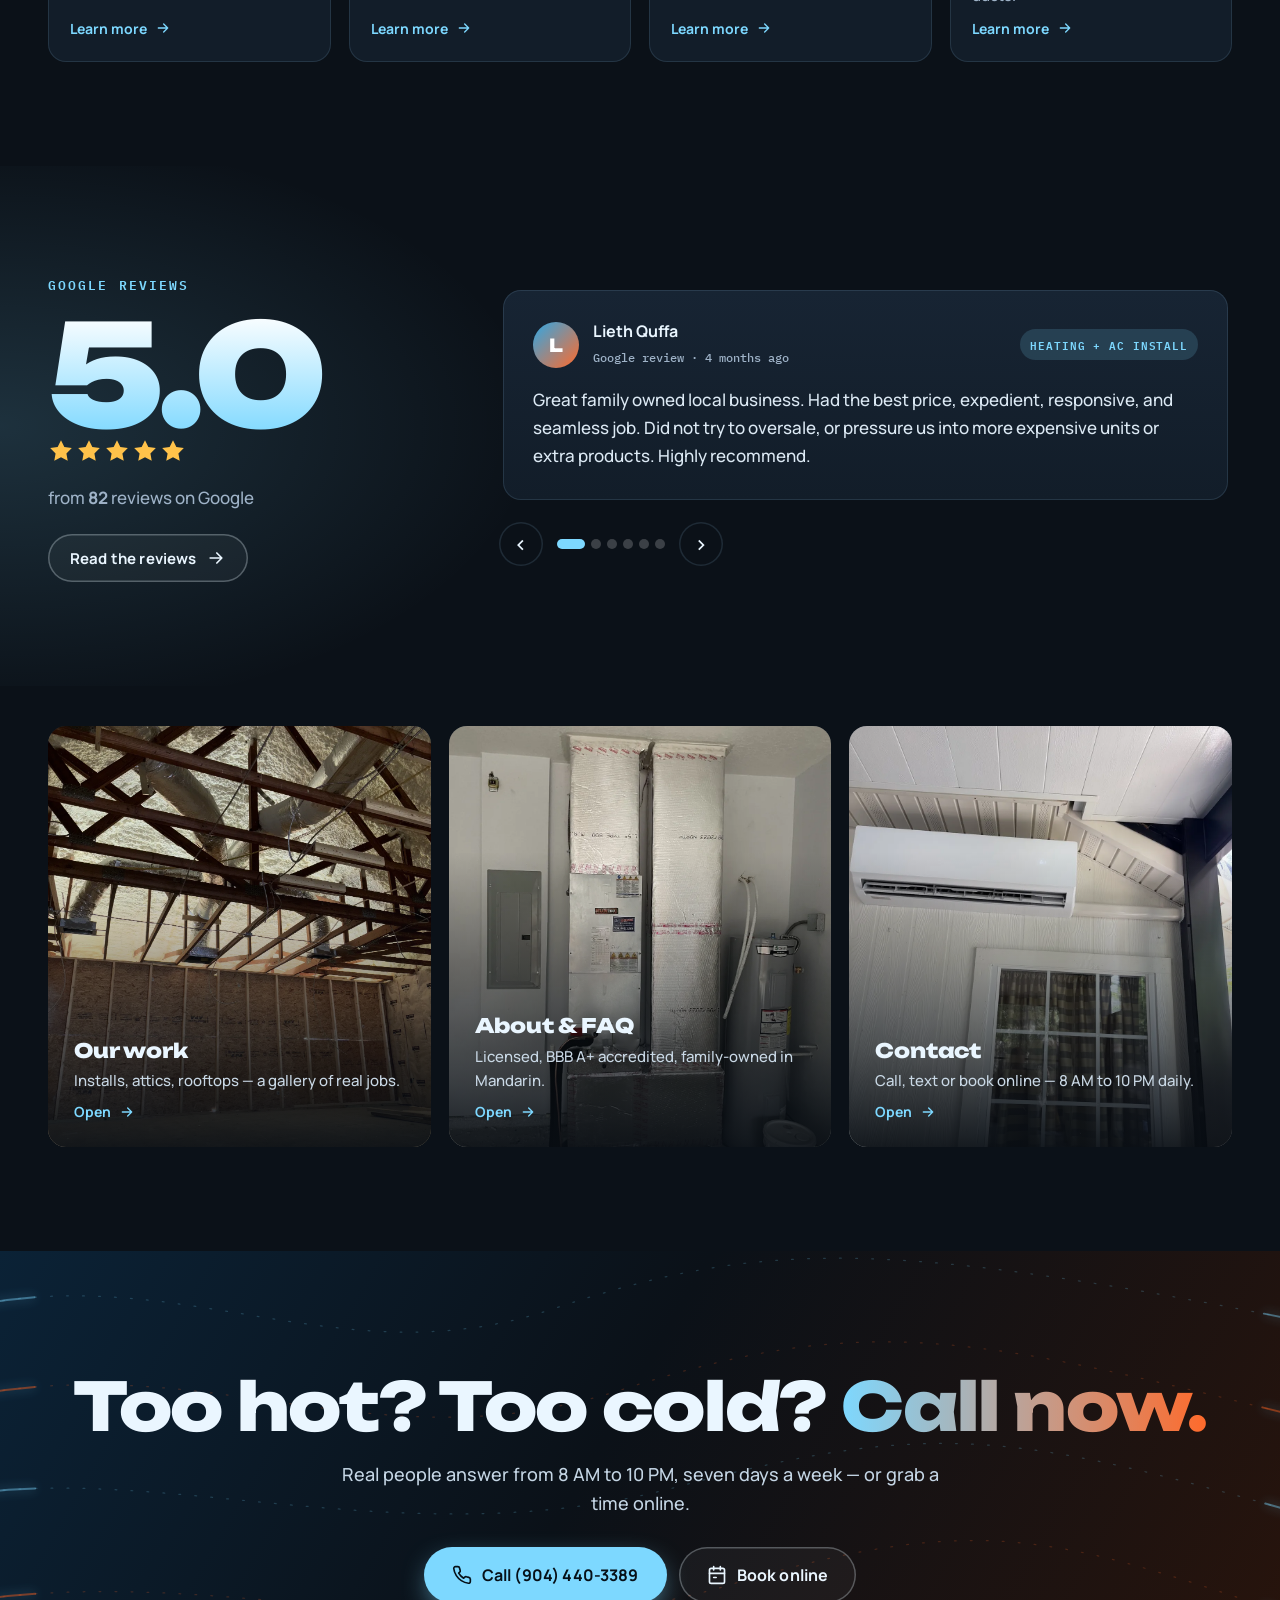
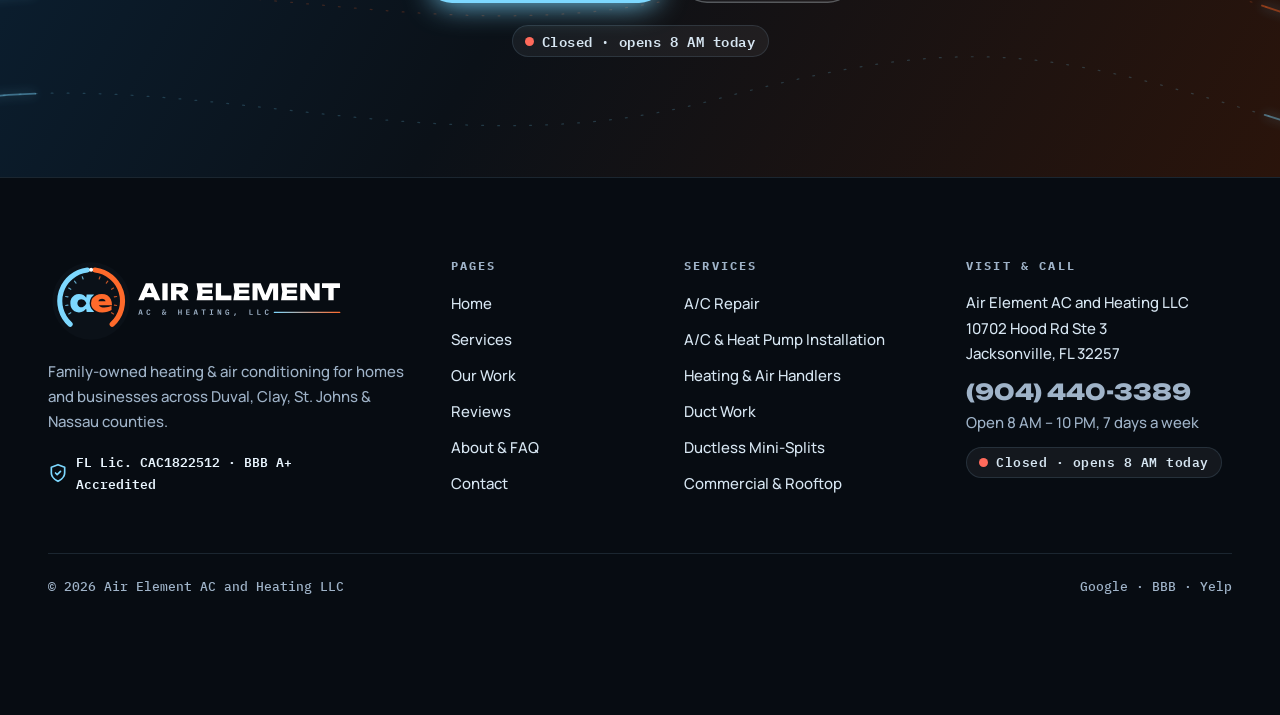
==== commit 86766caa: "Mobile strips: reveal all cards in a swipe strip together" ====
--- a/docs/index.html
+++ b/docs/index.html
@@ -8,7 +8,7 @@
 <script>try{var m=localStorage.getItem('ae-mode');if(m)document.documentElement.dataset.mode=m}catch(e){}</script>
 <link rel="preconnect" href="https://fonts.googleapis.com"><link rel="preconnect" href="https://fonts.gstatic.com" crossorigin>
 <link href="https://fonts.googleapis.com/css2?family=Unbounded:wght@500;700;800;900&family=Manrope:wght@400;500;600;700;800&family=IBM+Plex+Mono:wght@500;600&display=swap" rel="stylesheet">
-<link rel="preload" as="image" href="img/hero-rooftop.webp" media="(min-width:861px)"><link rel="preload" as="image" href="img/hero-rooftop-m.webp" media="(max-width:860px)"><link rel="stylesheet" href="assets/site.css?v=3"><script type="application/ld+json">{"@context": "https://schema.org", "@type": "HVACBusiness", "@id": "https://rgwebd.github.io/airelementac/#business", "name": "Air Element AC and Heating LLC", "alternateName": ["Air Element AC & Heating", "Air Element AC"], "description": "Professional HVAC contractor providing efficient heating and cooling repairs and installations.", "url": "https://rgwebd.github.io/airelementac/", "telephone": "+1-904-440-3389", "image": "https://rgwebd.github.io/airelementac/og.jpg", "logo": "https://rgwebd.github.io/airelementac/brand/logo-horizontal-light-1200.png", "address": {"@type": "PostalAddress", "streetAddress": "10702 Hood Rd Ste 3", "addressLocality": "Jacksonville", "addressRegion": "FL", "postalCode": "32257", "addressCountry": "US"}, "geo": {"@type": "GeoCoordinates", "latitude": 30.1834703, "longitude": -81.5734384}, "hasMap": "https://www.google.com/maps/place/Air+Element+Ac+and+Heating+LLC/@30.1834703,-81.5734384,17z/data=!4m6!3m5!1s0x22697d220e0d5129:0xb6f4c285adef97dc!8m2!3d30.1834703!4d-81.5734384!16s%2Fg%2F11l32k4dxx", "areaServed": [{"@type": "AdministrativeArea", "name": "Duval County, FL"}, {"@type": "AdministrativeArea", "name": "Clay County, FL"}, {"@type": "AdministrativeArea", "name": "St. Johns County, FL"}, {"@type": "AdministrativeArea", "name": "Nassau County, FL"}], "openingHoursSpecification": [{"@type": "OpeningHoursSpecification", "dayOfWeek": ["Monday", "Tuesday", "Wednesday", "Thursday", "Friday", "Saturday", "Sunday"], "opens": "08:00", "closes": "22:00"}], "sameAs": ["https://www.google.com/maps/place/Air+Element+Ac+and+Heating+LLC/@30.1834703,-81.5734384,17z/data=!4m6!3m5!1s0x22697d220e0d5129:0xb6f4c285adef97dc!8m2!3d30.1834703!4d-81.5734384!16s%2Fg%2F11l32k4dxx", "https://www.bbb.org/us/fl/jacksonville/profile/air-conditioning-contractor/air-element-ac-and-heating-llc-0403-236020389", "https://www.yelp.com/biz/air-element-ac-and-heating-jacksonville"], "hasCredential": {"@type": "EducationalOccupationalCredential", "credentialCategory": "license", "name": "Florida DBPR Certified Air Conditioning Contractor license CAC1822512"}, "potentialAction": {"@type": "ReserveAction", "target": "https://book.housecallpro.com/book/Air-Element-AC-and-Heating-LLC/9239cfc3335f4d33ab65185a114bcb70?v2=true&lead_source=google&merchant_id=20476f79-8d79-4615-bec2-31c5933843bd", "name": "Book online"}, "aggregateRating": {"@type": "AggregateRating", "ratingValue": "5.0", "reviewCount": 82, "bestRating": "5", "worstRating": "1"}, "hasOfferCatalog": {"@type": "OfferCatalog", "name": "HVAC services", "itemListElement": [{"@type": "Offer", "itemOffered": {"@type": "Service", "name": "A/C Repair", "description": "When the house is heating up, you want a real person to answer. Customers describe calls returned right away, Sunday visits and fixes by the next day — from electrical issues and damaged copper lines to a clogged system."}}, {"@type": "Offer", "itemOffered": {"@type": "Service", "name": "A/C & Heat Pump Installation", "description": "Replacing a worn-out system? You’ll get the options laid out plainly, a price that includes the labor, and a clean, by-the-book install — reviewers mention next-day installs and being shown how the new unit works."}}, {"@type": "Offer", "itemOffered": {"@type": "Service", "name": "Heating & Air Handlers", "description": "Jacksonville winters are short, but a cold snap still finds a weak system. Air Element installs heating systems and air handlers — sealed and plumbed neatly in closets, garages and attics."}}, {"@type": "Offer", "itemOffered": {"@type": "Service", "name": "Duct Work", "description": "Comfort only reaches the room if the air does. From attic flex runs to open-truss commercial builds, Air Element lays out and installs duct systems that move air where it’s needed."}}, {"@type": "Offer", "itemOffered": {"@type": "Service", "name": "Ductless Mini-Splits", "description": "Enclosed a patio, added a room or finished a space the ducts don’t reach? A ductless mini-split adds quiet, independent comfort — wall head inside, compact condenser outside."}}, {"@type": "Offer", "itemOffered": {"@type": "Service", "name": "Commercial & Rooftop", "description": "Their business card says it plainly: residential and commercial. That includes packaged units, rooftop equipment and commercial condensers serviced up on the roof or out back."}}]}, "review": [{"@type": "Review", "author": {"@type": "Person", "name": "Annalise DeBoef"}, "reviewBody": "Couldn’t be happier with their work. I was originally on a maintenance plan with another company and contacted them when out AC wasn’t working and only reached a robot. Reached out to Air Element and heard back immediately. Robert came out on a Sunday within half an hour. He identified an electrical issue near immediately and provided us a temporary fix until he could get all supplies to get our AC set. We had also injured one of our copper lines with a shovel and he got the lines replaced and the electrical issue fixed with ease. We will certainly continue to use him for all of our AC needs in the future.", "publisher": {"@type": "Organization", "name": "Google"}}, {"@type": "Review", "author": {"@type": "Person", "name": "Michael Toenies II"}, "reviewBody": "I recently had Robert from Air Element AC and Heating LLC replace an AC unit in my condo, and I could not be more impressed with the experience. From start to finish, he was extremely professional, on time, and excellent with communication. He was very transparent about the different options available and took the time to explain everything clearly without any pressure.\n\nHis pricing was very affordable and fair, especially considering the quality of work and level of service provided. What stood out the most was how much pride he took in his work..he made sure the installation was done right, took the time to teach me about the new unit, and cleaned up thoroughly afterward.\n\nAs an active duty military member of 18 years at the time of this writing, transparency and professionalism are qualities I value highly, and Robert absolutely delivered on both. I strongly recommend Air Element AC and Heating LLC for any HVAC needs around Jacksonville, Florida.", "publisher": {"@type": "Organization", "name": "Google"}}, {"@type": "Review", "author": {"@type": "Person", "name": "Lieth Quffa"}, "reviewBody": "Great family owned local business. Had the best price, expedient, responsive, and seamless job. Did not try to oversale, or pressure us into more expensive units or extra products. Highly recommend.", "publisher": {"@type": "Organization", "name": "Google"}}, {"@type": "Review", "author": {"@type": "Person", "name": "Austin Williamson"}, "reviewBody": "I needed an entire AC unit for my home. They quoted me a reasonable price for the unit including the labor and were able to get it installed the next day. I really appreciated how fast they had everything installed, and were very kind people. It’s family business and would recommend their services for any A/C related concerns!", "publisher": {"@type": "Organization", "name": "Google"}}, {"@type": "Review", "author": {"@type": "Person", "name": "Roy T"}, "reviewBody": "I’ve used him for multiple AC jobs and I can honestly say he’s outstanding. Extremely reliable, always on time, and very transparent about what actually needs to be done without trying to upsell unnecessary work.\n\nHis pricing is very fair compared to the market, and the quality of his work speaks for itself. He works efficiently, gets the job done fast, and does everything with true professionalism.\n\nIf you’re looking for someone trustworthy, skilled, and easy to work with, I highly recommend him. I’ll definitely continue using his services.", "publisher": {"@type": "Organization", "name": "Google"}}, {"@type": "Review", "author": {"@type": "Person", "name": "Marilou Chyna Brown"}, "reviewBody": "Anton came out to fix my AC that was clogged. Did a great job. Professional and fast. Highly recommend!!!", "publisher": {"@type": "Organization", "name": "Google"}}, {"@type": "Review", "author": {"@type": "Person", "name": "Dany Turk"}, "reviewBody": "Very professional people! Their service and prices are excellent! I called them to come and check out my AC, and they came immediately. They fixed the issue, and they made sure the AC is working well before they left. I will use their service when I need it in the future. I highly recommend them.", "publisher": {"@type": "Organization", "name": "Google"}}, {"@type": "Review", "author": {"@type": "Person", "name": "Marleine Sakr"}, "reviewBody": "Wonderful and friendly service. So grateful to Antonin for his patience and for explaining everything thoroughly. Would highly recommend", "publisher": {"@type": "Organization", "name": "Google"}}, {"@type": "Review", "author": {"@type": "Person", "name": "Mine Can"}, "reviewBody": "I can’t say enough good things about Robert! He installed our A/C unit two years ago, and when we recently ran into an issue, he came through once again with outstanding service. He responded to my call right away and had the problem fixed by the very next day. It’s incredibly reassuring to have someone so dependable, professional, and efficient to count on—especially when dealing with summer heat. Highly recommend his services to anyone looking for quality work done with care!", "publisher": {"@type": "Organization", "name": "Google"}}, {"@type": "Review", "author": {"@type": "Person", "name": "Judy Batson"}, "reviewBody": "Air Element AC and Heating is a top notch company owned by Robert K. We needed a mini-split system installed in our recently enclosed patio/spa room. Robert was prompt to reply, courteous and attentive to the needs and resources of the client, thorough and efficient with everyone’s time. Robert and his team is highly recommended!", "publisher": {"@type": "Organization", "name": "Google"}}]}</script><script type="application/ld+json">{"@context": "https://schema.org", "@type": "BreadcrumbList", "itemListElement": [{"@type": "ListItem", "position": 1, "name": "Home", "item": "https://rgwebd.github.io/airelementac/"}]}</script>
+<link rel="preload" as="image" href="img/hero-rooftop.webp" media="(min-width:861px)"><link rel="preload" as="image" href="img/hero-rooftop-m.webp" media="(max-width:860px)"><link rel="stylesheet" href="assets/site.css?v=4"><script type="application/ld+json">{"@context": "https://schema.org", "@type": "HVACBusiness", "@id": "https://rgwebd.github.io/airelementac/#business", "name": "Air Element AC and Heating LLC", "alternateName": ["Air Element AC & Heating", "Air Element AC"], "description": "Professional HVAC contractor providing efficient heating and cooling repairs and installations.", "url": "https://rgwebd.github.io/airelementac/", "telephone": "+1-904-440-3389", "image": "https://rgwebd.github.io/airelementac/og.jpg", "logo": "https://rgwebd.github.io/airelementac/brand/logo-horizontal-light-1200.png", "address": {"@type": "PostalAddress", "streetAddress": "10702 Hood Rd Ste 3", "addressLocality": "Jacksonville", "addressRegion": "FL", "postalCode": "32257", "addressCountry": "US"}, "geo": {"@type": "GeoCoordinates", "latitude": 30.1834703, "longitude": -81.5734384}, "hasMap": "https://www.google.com/maps/place/Air+Element+Ac+and+Heating+LLC/@30.1834703,-81.5734384,17z/data=!4m6!3m5!1s0x22697d220e0d5129:0xb6f4c285adef97dc!8m2!3d30.1834703!4d-81.5734384!16s%2Fg%2F11l32k4dxx", "areaServed": [{"@type": "AdministrativeArea", "name": "Duval County, FL"}, {"@type": "AdministrativeArea", "name": "Clay County, FL"}, {"@type": "AdministrativeArea", "name": "St. Johns County, FL"}, {"@type": "AdministrativeArea", "name": "Nassau County, FL"}], "openingHoursSpecification": [{"@type": "OpeningHoursSpecification", "dayOfWeek": ["Monday", "Tuesday", "Wednesday", "Thursday", "Friday", "Saturday", "Sunday"], "opens": "08:00", "closes": "22:00"}], "sameAs": ["https://www.google.com/maps/place/Air+Element+Ac+and+Heating+LLC/@30.1834703,-81.5734384,17z/data=!4m6!3m5!1s0x22697d220e0d5129:0xb6f4c285adef97dc!8m2!3d30.1834703!4d-81.5734384!16s%2Fg%2F11l32k4dxx", "https://www.bbb.org/us/fl/jacksonville/profile/air-conditioning-contractor/air-element-ac-and-heating-llc-0403-236020389", "https://www.yelp.com/biz/air-element-ac-and-heating-jacksonville"], "hasCredential": {"@type": "EducationalOccupationalCredential", "credentialCategory": "license", "name": "Florida DBPR Certified Air Conditioning Contractor license CAC1822512"}, "potentialAction": {"@type": "ReserveAction", "target": "https://book.housecallpro.com/book/Air-Element-AC-and-Heating-LLC/9239cfc3335f4d33ab65185a114bcb70?v2=true&lead_source=google&merchant_id=20476f79-8d79-4615-bec2-31c5933843bd", "name": "Book online"}, "aggregateRating": {"@type": "AggregateRating", "ratingValue": "5.0", "reviewCount": 82, "bestRating": "5", "worstRating": "1"}, "hasOfferCatalog": {"@type": "OfferCatalog", "name": "HVAC services", "itemListElement": [{"@type": "Offer", "itemOffered": {"@type": "Service", "name": "A/C Repair", "description": "When the house is heating up, you want a real person to answer. Customers describe calls returned right away, Sunday visits and fixes by the next day — from electrical issues and damaged copper lines to a clogged system."}}, {"@type": "Offer", "itemOffered": {"@type": "Service", "name": "A/C & Heat Pump Installation", "description": "Replacing a worn-out system? You’ll get the options laid out plainly, a price that includes the labor, and a clean, by-the-book install — reviewers mention next-day installs and being shown how the new unit works."}}, {"@type": "Offer", "itemOffered": {"@type": "Service", "name": "Heating & Air Handlers", "description": "Jacksonville winters are short, but a cold snap still finds a weak system. Air Element installs heating systems and air handlers — sealed and plumbed neatly in closets, garages and attics."}}, {"@type": "Offer", "itemOffered": {"@type": "Service", "name": "Duct Work", "description": "Comfort only reaches the room if the air does. From attic flex runs to open-truss commercial builds, Air Element lays out and installs duct systems that move air where it’s needed."}}, {"@type": "Offer", "itemOffered": {"@type": "Service", "name": "Ductless Mini-Splits", "description": "Enclosed a patio, added a room or finished a space the ducts don’t reach? A ductless mini-split adds quiet, independent comfort — wall head inside, compact condenser outside."}}, {"@type": "Offer", "itemOffered": {"@type": "Service", "name": "Commercial & Rooftop", "description": "Their business card says it plainly: residential and commercial. That includes packaged units, rooftop equipment and commercial condensers serviced up on the roof or out back."}}]}, "review": [{"@type": "Review", "author": {"@type": "Person", "name": "Annalise DeBoef"}, "reviewBody": "Couldn’t be happier with their work. I was originally on a maintenance plan with another company and contacted them when out AC wasn’t working and only reached a robot. Reached out to Air Element and heard back immediately. Robert came out on a Sunday within half an hour. He identified an electrical issue near immediately and provided us a temporary fix until he could get all supplies to get our AC set. We had also injured one of our copper lines with a shovel and he got the lines replaced and the electrical issue fixed with ease. We will certainly continue to use him for all of our AC needs in the future.", "publisher": {"@type": "Organization", "name": "Google"}}, {"@type": "Review", "author": {"@type": "Person", "name": "Michael Toenies II"}, "reviewBody": "I recently had Robert from Air Element AC and Heating LLC replace an AC unit in my condo, and I could not be more impressed with the experience. From start to finish, he was extremely professional, on time, and excellent with communication. He was very transparent about the different options available and took the time to explain everything clearly without any pressure.\n\nHis pricing was very affordable and fair, especially considering the quality of work and level of service provided. What stood out the most was how much pride he took in his work..he made sure the installation was done right, took the time to teach me about the new unit, and cleaned up thoroughly afterward.\n\nAs an active duty military member of 18 years at the time of this writing, transparency and professionalism are qualities I value highly, and Robert absolutely delivered on both. I strongly recommend Air Element AC and Heating LLC for any HVAC needs around Jacksonville, Florida.", "publisher": {"@type": "Organization", "name": "Google"}}, {"@type": "Review", "author": {"@type": "Person", "name": "Lieth Quffa"}, "reviewBody": "Great family owned local business. Had the best price, expedient, responsive, and seamless job. Did not try to oversale, or pressure us into more expensive units or extra products. Highly recommend.", "publisher": {"@type": "Organization", "name": "Google"}}, {"@type": "Review", "author": {"@type": "Person", "name": "Austin Williamson"}, "reviewBody": "I needed an entire AC unit for my home. They quoted me a reasonable price for the unit including the labor and were able to get it installed the next day. I really appreciated how fast they had everything installed, and were very kind people. It’s family business and would recommend their services for any A/C related concerns!", "publisher": {"@type": "Organization", "name": "Google"}}, {"@type": "Review", "author": {"@type": "Person", "name": "Roy T"}, "reviewBody": "I’ve used him for multiple AC jobs and I can honestly say he’s outstanding. Extremely reliable, always on time, and very transparent about what actually needs to be done without trying to upsell unnecessary work.\n\nHis pricing is very fair compared to the market, and the quality of his work speaks for itself. He works efficiently, gets the job done fast, and does everything with true professionalism.\n\nIf you’re looking for someone trustworthy, skilled, and easy to work with, I highly recommend him. I’ll definitely continue using his services.", "publisher": {"@type": "Organization", "name": "Google"}}, {"@type": "Review", "author": {"@type": "Person", "name": "Marilou Chyna Brown"}, "reviewBody": "Anton came out to fix my AC that was clogged. Did a great job. Professional and fast. Highly recommend!!!", "publisher": {"@type": "Organization", "name": "Google"}}, {"@type": "Review", "author": {"@type": "Person", "name": "Dany Turk"}, "reviewBody": "Very professional people! Their service and prices are excellent! I called them to come and check out my AC, and they came immediately. They fixed the issue, and they made sure the AC is working well before they left. I will use their service when I need it in the future. I highly recommend them.", "publisher": {"@type": "Organization", "name": "Google"}}, {"@type": "Review", "author": {"@type": "Person", "name": "Marleine Sakr"}, "reviewBody": "Wonderful and friendly service. So grateful to Antonin for his patience and for explaining everything thoroughly. Would highly recommend", "publisher": {"@type": "Organization", "name": "Google"}}, {"@type": "Review", "author": {"@type": "Person", "name": "Mine Can"}, "reviewBody": "I can’t say enough good things about Robert! He installed our A/C unit two years ago, and when we recently ran into an issue, he came through once again with outstanding service. He responded to my call right away and had the problem fixed by the very next day. It’s incredibly reassuring to have someone so dependable, professional, and efficient to count on—especially when dealing with summer heat. Highly recommend his services to anyone looking for quality work done with care!", "publisher": {"@type": "Organization", "name": "Google"}}, {"@type": "Review", "author": {"@type": "Person", "name": "Judy Batson"}, "reviewBody": "Air Element AC and Heating is a top notch company owned by Robert K. We needed a mini-split system installed in our recently enclosed patio/spa room. Robert was prompt to reply, courteous and attentive to the needs and resources of the client, thorough and efficient with everyone’s time. Robert and his team is highly recommended!", "publisher": {"@type": "Organization", "name": "Google"}}]}</script><script type="application/ld+json">{"@context": "https://schema.org", "@type": "BreadcrumbList", "itemListElement": [{"@type": "ListItem", "position": 1, "name": "Home", "item": "https://rgwebd.github.io/airelementac/"}]}</script>
 </head><body class="pg-index">
 <a class="skip" href="#main">Skip to content</a><div class="prog" aria-hidden="true"></div>
 <div class="loader" aria-hidden="true"><div class="ld-in"><div class="ld-em"><svg xmlns="http://www.w3.org/2000/svg" viewBox="0 0 200 200" width="200" height="200"><circle cx="100" cy="100" r="99" fill="#0B1118"/><path d="M46.47 159.45A80 80 0 0 1 90.25 20.60" fill="none" stroke="#7DD8FF" stroke-width="13" stroke-linecap="round"/><path d="M109.75 20.60A80 80 0 0 1 153.53 159.45" fill="none" stroke="#FF6A2B" stroke-width="13" stroke-linecap="round"/><line x1="48.04" y1="130.00" x2="42.84" y2="133.00" stroke="#7DD8FF" stroke-width="3" stroke-linecap="round" opacity=".75"/><line x1="40.91" y1="110.42" x2="35.00" y2="111.46" stroke="#7DD8FF" stroke-width="3" stroke-linecap="round" opacity=".75"/><line x1="40.91" y1="89.58" x2="35.00" y2="88.54" stroke="#7DD8FF" stroke-width="3" stroke-linecap="round" opacity=".75"/><line x1="48.04" y1="70.00" x2="42.84" y2="67.00" stroke="#7DD8FF" stroke-width="3" stroke-linecap="round" opacity=".75"/><line x1="61.43" y1="54.04" x2="57.58" y2="49.44" stroke="#7DD8FF" stroke-width="3" stroke-linecap="round" opacity=".75"/><line x1="79.48" y1="43.62" x2="77.43" y2="37.98" stroke="#7DD8FF" stroke-width="3" stroke-linecap="round" opacity=".75"/><line x1="120.52" y1="43.62" x2="122.57" y2="37.98" stroke="#FF6A2B" stroke-width="3" stroke-linecap="round" opacity=".75"/><line x1="138.57" y1="54.04" x2="142.42" y2="49.44" stroke="#FF6A2B" stroke-width="3" stroke-linecap="round" opacity=".75"/><line x1="151.96" y1="70.00" x2="157.16" y2="67.00" stroke="#FF6A2B" stroke-width="3" stroke-linecap="round" opacity=".75"/><line x1="159.09" y1="89.58" x2="165.00" y2="88.54" stroke="#FF6A2B" stroke-width="3" stroke-linecap="round" opacity=".75"/><line x1="159.09" y1="110.42" x2="165.00" y2="111.46" stroke="#FF6A2B" stroke-width="3" stroke-linecap="round" opacity=".75"/><line x1="151.96" y1="130.00" x2="157.16" y2="133.00" stroke="#FF6A2B" stroke-width="3" stroke-linecap="round" opacity=".75"/><circle cx="100" cy="20" r="5" fill="#fff"/><path d="M88.52623999023439 128.07999999999998 86.37344665527345 112.13679333496093 88.58864379882814 105.75640380859373 86.37344665527345 99.45401428222655 88.52623999023439 83.37040856933592H107.09011621093751L104.12612573242188 105.69400476074217L107.09011621093751 128.07999999999998ZM92.4574276123047 105.75640380859373Q91.53701904296875 112.88560095214842 88.38581475830078 118.20519952392576Q85.23461047363281 123.5247980957031 80.26600952148438 126.47319714355467Q75.29740856933594 129.42159619140622 68.94821142578127 129.42159619140622Q62.4118123779297 129.42159619140622 57.45101190185548 126.46539666748045Q52.49021142578126 123.50919714355467 49.71341094970704 118.15839904785155Q46.936610473632825 112.80760095214842 46.936610473632825 105.75640380859373Q46.936610473632825 98.62720666503904 49.71341094970704 93.28420904541014Q52.49021142578126 87.94121142578123 57.45101190185548 84.98501190185544Q62.4118123779297 82.02881237792967 68.94821142578127 82.02881237792967Q75.29740856933594 82.02881237792967 80.26600952148438 84.94601190185546Q85.23461047363281 87.86321142578123 88.42481475830078 93.17500952148436Q91.61501904296875 98.48680761718748 92.4574276123047 105.75640380859373ZM64.97009240722657 105.75640380859373Q64.97009240722657 108.70482666015623 66.17910192871095 110.97464379882811Q67.38811145019532 113.24446093749998 69.55652716064455 114.56266998291014Q71.72494287109376 115.8808790283203 74.54856286621094 115.8808790283203Q77.45018286132813 115.8808790283203 80.10219714355469 114.56266998291014Q82.75421142578125 113.24446093749998 84.7744228515625 110.97464379882811Q86.79463427734376 108.70482666015623 87.683845703125 105.75640380859373Q86.79463427734376 102.80798095703123 84.7744228515625 100.50696429443357Q82.75421142578125 98.20594763183593 80.10219714355469 96.88773858642577Q77.45018286132813 95.56952954101561 74.54856286621094 95.56952954101561Q71.72494287109376 95.56952954101561 69.55652716064455 96.88773858642577Q67.38811145019532 98.20594763183593 66.17910192871095 100.50696429443357Q64.97009240722657 102.80798095703123 64.97009240722657 105.75640380859373Z" fill="#7DD8FF"/><path d="M128.3373800048828 129.42159619140622Q120.1161876220703 129.42159619140622 113.64219476318358 126.43419714355467Q107.16820190429686 123.44679809570312 103.42420666503905 118.0648004760742Q99.68021142578124 112.68280285644529 99.68021142578124 105.5536057128906Q99.68021142578124 98.50240856933593 103.29160571289061 93.22180999755858Q106.90299999999999 87.94121142578123 113.16639190673827 84.98501190185544Q119.42978381347655 82.02881237792967 127.2765771484375 82.02881237792967Q135.43536572265623 82.02881237792967 141.1995604858398 85.53100952148435Q146.96375524902342 89.03320666503905 150.05255334472656 95.4448004760742Q153.14135144042967 101.85639428710937 153.14135144042967 110.59238476562498H114.25051049804686V100.37442285156249H142.89223046875L137.6350333251953 103.8844133300781Q137.33863427734374 100.82679333496093 136.0672257080078 98.70517810058593Q134.79581713867185 96.58356286621093 132.74440142822266 95.46815429687499Q130.69298571777344 94.35274572753904 127.85376477050781 94.35274572753904Q124.65574572753906 94.35274572753904 122.40152954101562 95.61635382080075Q120.14731335449218 96.87996191406248 118.93050335693358 99.0873776245117Q117.71369335937499 101.29479333496093 117.71369335937499 104.1184180908203Q117.71369335937499 108.09643237304687 119.49990002441405 110.84204522705076Q121.28610668945312 113.58765808105467 124.85071478271485 115.03066522216795Q128.41532287597656 116.47367236328124 133.71932763671873 116.47367236328124Q138.60213049316405 116.47367236328124 143.3445390625 115.2802661743164Q148.08694763183593 114.08685998535155 152.0181495361328 111.88724951171874V122.96319238281248Q147.21336096191405 126.08319238281248 141.33996191406248 127.75239428710935Q135.46656286621092 129.42159619140622 128.3373800048828 129.42159619140622Z" fill="none" stroke="#0B1118" stroke-width="7" stroke-linejoin="round"/><path d="M128.3373800048828 129.42159619140622Q120.1161876220703 129.42159619140622 113.64219476318358 126.43419714355467Q107.16820190429686 123.44679809570312 103.42420666503905 118.0648004760742Q99.68021142578124 112.68280285644529 99.68021142578124 105.5536057128906Q99.68021142578124 98.50240856933593 103.29160571289061 93.22180999755858Q106.90299999999999 87.94121142578123 113.16639190673827 84.98501190185544Q119.42978381347655 82.02881237792967 127.2765771484375 82.02881237792967Q135.43536572265623 82.02881237792967 141.1995604858398 85.53100952148435Q146.96375524902342 89.03320666503905 150.05255334472656 95.4448004760742Q153.14135144042967 101.85639428710937 153.14135144042967 110.59238476562498H114.25051049804686V100.37442285156249H142.89223046875L137.6350333251953 103.8844133300781Q137.33863427734374 100.82679333496093 136.0672257080078 98.70517810058593Q134.79581713867185 96.58356286621093 132.74440142822266 95.46815429687499Q130.69298571777344 94.35274572753904 127.85376477050781 94.35274572753904Q124.65574572753906 94.35274572753904 122.40152954101562 95.61635382080075Q120.14731335449218 96.87996191406248 118.93050335693358 99.0873776245117Q117.71369335937499 101.29479333496093 117.71369335937499 104.1184180908203Q117.71369335937499 108.09643237304687 119.49990002441405 110.84204522705076Q121.28610668945312 113.58765808105467 124.85071478271485 115.03066522216795Q128.41532287597656 116.47367236328124 133.71932763671873 116.47367236328124Q138.60213049316405 116.47367236328124 143.3445390625 115.2802661743164Q148.08694763183593 114.08685998535155 152.0181495361328 111.88724951171874V122.96319238281248Q147.21336096191405 126.08319238281248 141.33996191406248 127.75239428710935Q135.46656286621092 129.42159619140622 128.3373800048828 129.42159619140622Z" fill="#FF6A2B"/></svg></div><div class="ld-temp"><span class="ld-n">88</span>°</div><p class="ld-l">Setting your comfort…</p></div></div><header class="nav" role="banner">
@@ -58,5 +58,5 @@
 <div class="mbar"><a href="tel:+19044403389"><svg class="ic" viewBox="0 0 24 24" fill="none" stroke="currentColor" stroke-width="2" stroke-linecap="round" stroke-linejoin="round" aria-hidden="true"><path d="M22 16.9v3a2 2 0 0 1-2.2 2 19.8 19.8 0 0 1-8.6-3.1 19.5 19.5 0 0 1-6-6A19.8 19.8 0 0 1 2.1 4.2 2 2 0 0 1 4.1 2h3a2 2 0 0 1 2 1.7c.1.9.4 1.8.7 2.7a2 2 0 0 1-.5 2.1L8 9.8a16 16 0 0 0 6 6l1.3-1.3a2 2 0 0 1 2.1-.4c.9.3 1.8.6 2.7.7a2 2 0 0 1 1.7 2z"/></svg>Call</a><a class="mb-b" href="https://book.housecallpro.com/book/Air-Element-AC-and-Heating-LLC/9239cfc3335f4d33ab65185a114bcb70?v2=true&lead_source=google&merchant_id=20476f79-8d79-4615-bec2-31c5933843bd" target="_blank" rel="noopener"><svg class="ic" viewBox="0 0 24 24" fill="none" stroke="currentColor" stroke-width="2" stroke-linecap="round" stroke-linejoin="round" aria-hidden="true"><rect x="3" y="4" width="18" height="18" rx="2"/><path d="M16 2v4M8 2v4M3 10h18M8 15h3"/></svg>Book online</a></div>
 <div class="demo" role="note"><span>Design preview by <b>RGWebD</b></span><button type="button" aria-label="Dismiss design preview note">×</button></div>
 <div class="lbx" role="dialog" aria-modal="true" aria-label="Photo viewer"><button class="lbx-x" type="button" aria-label="Close">×</button><button class="lbx-p" type="button" aria-label="Previous photo">‹</button><figure><img alt=""><figcaption></figcaption></figure><button class="lbx-n" type="button" aria-label="Next photo">›</button></div>
-<script src="assets/site.js?v=3" defer></script>
+<script src="assets/site.js?v=4" defer></script>
 </body></html>
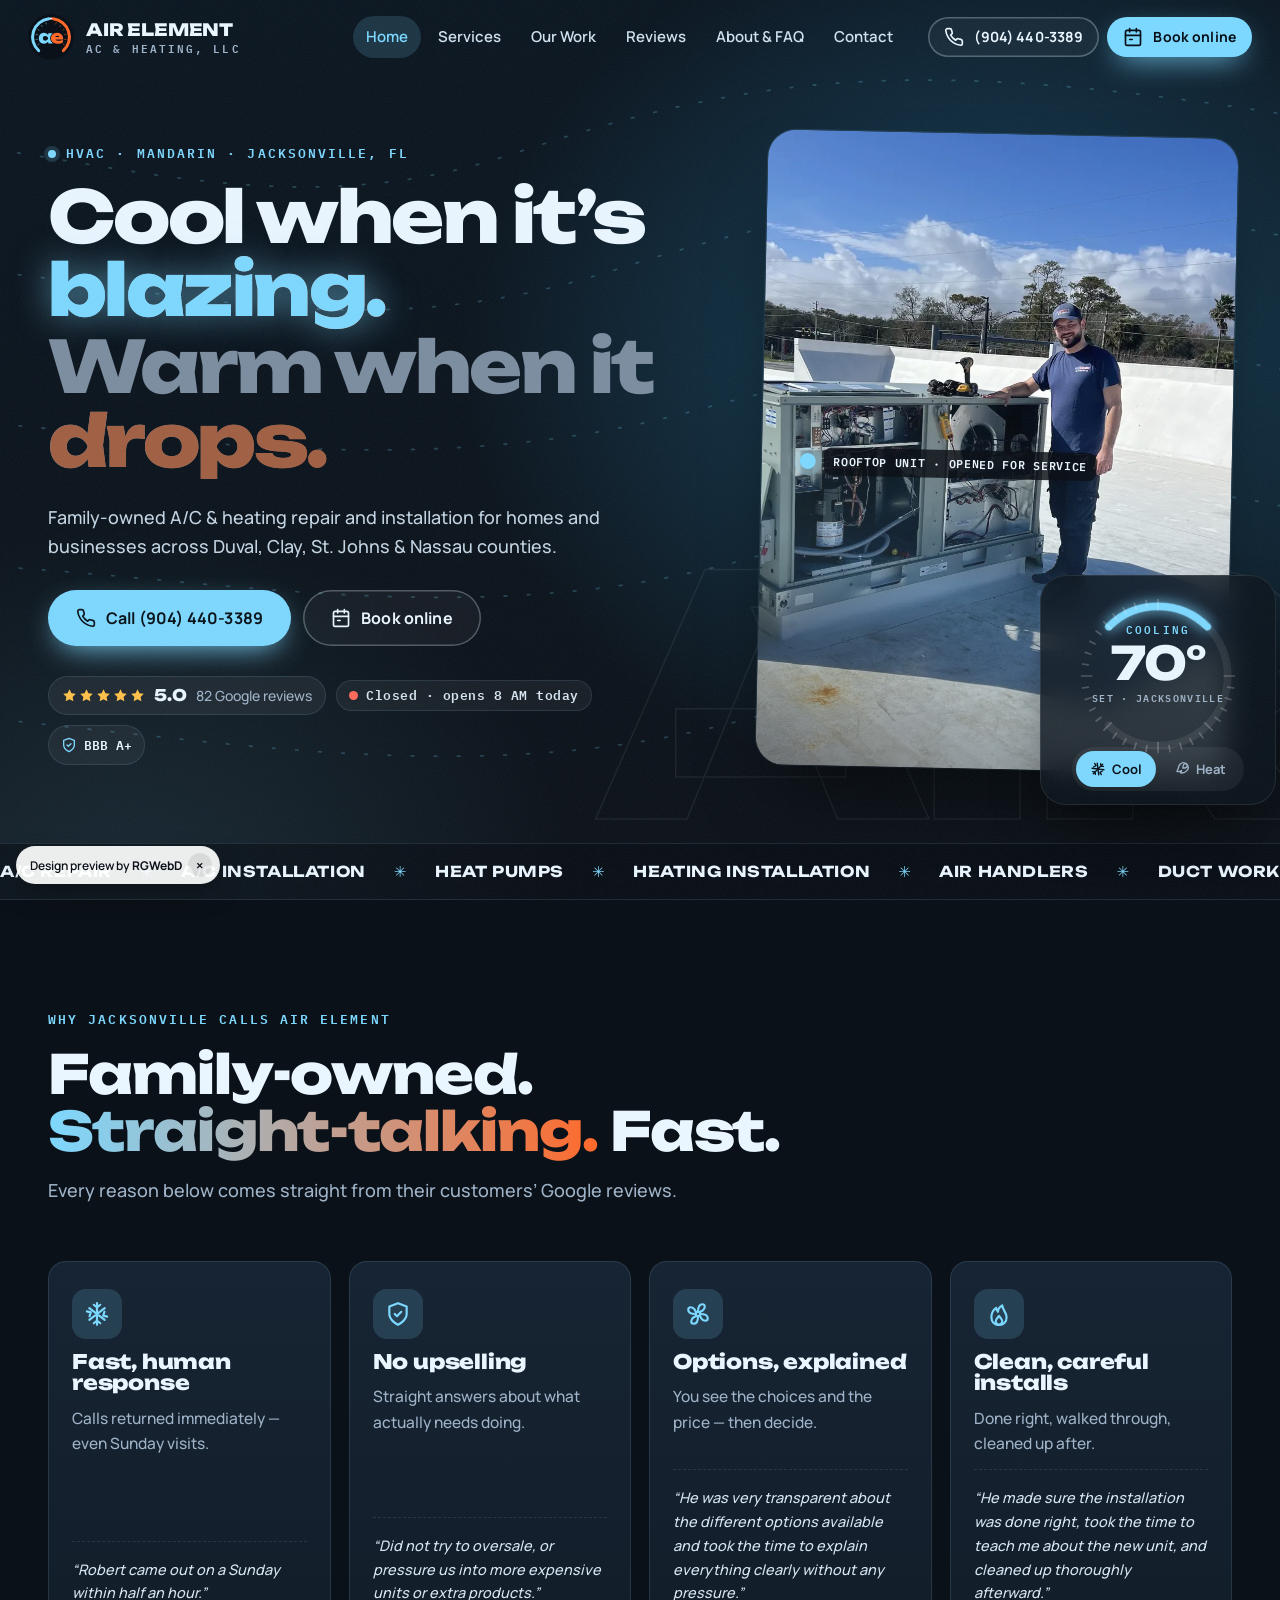
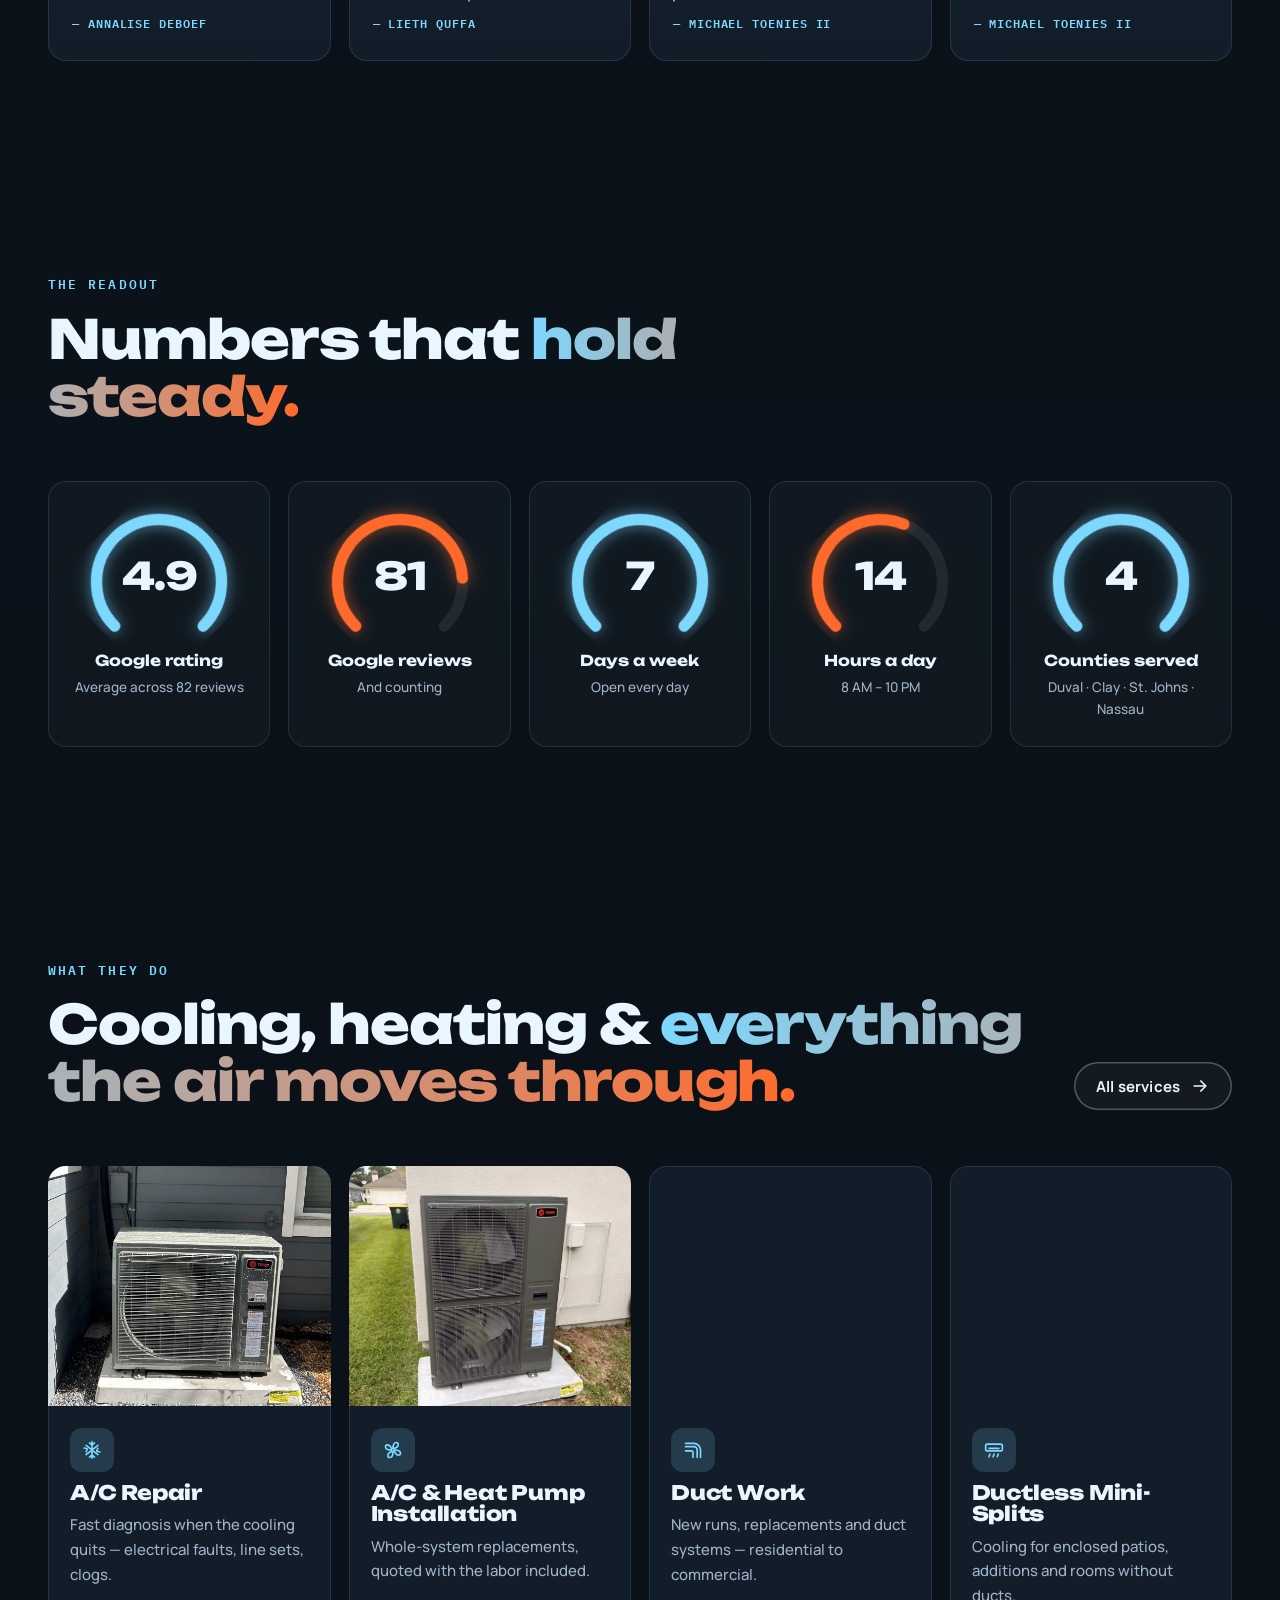
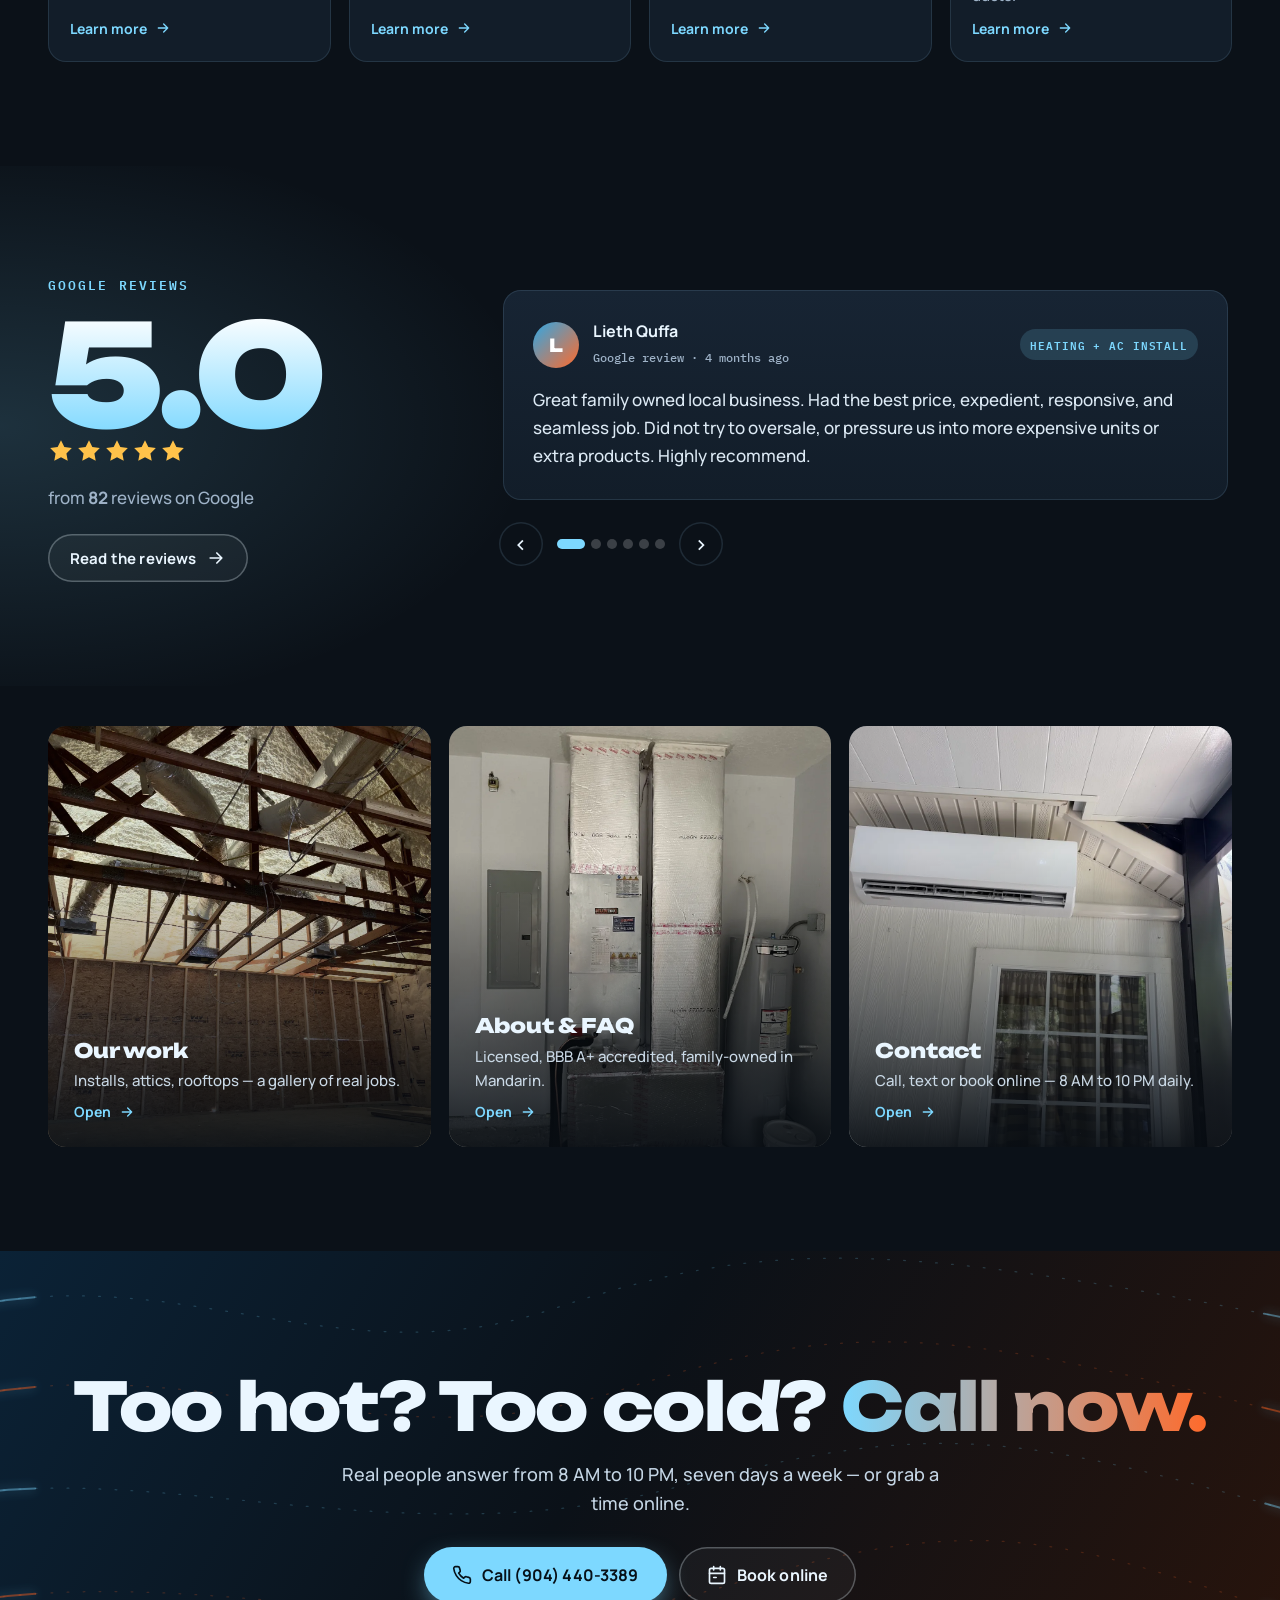
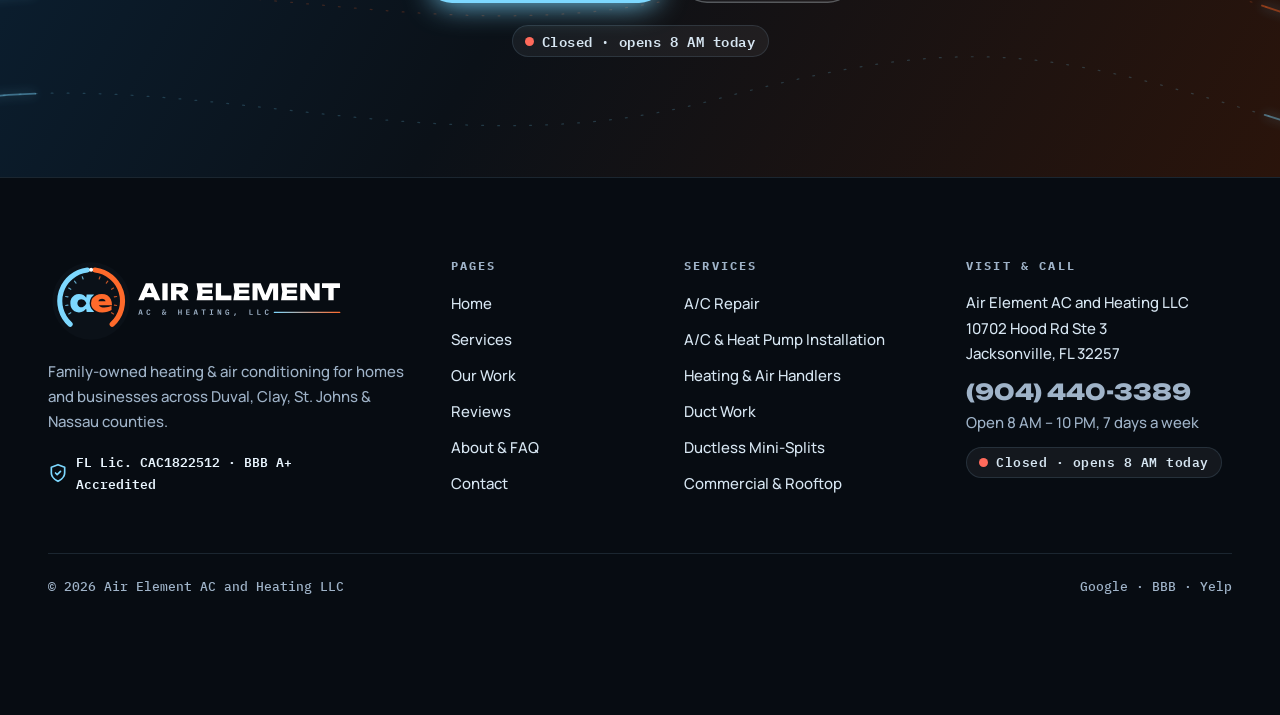
==== commit 776aafbf: "Add demo visit tracking" ====
--- a/docs/index.html
+++ b/docs/index.html
@@ -9,6 +9,7 @@
 <link rel="preconnect" href="https://fonts.googleapis.com"><link rel="preconnect" href="https://fonts.gstatic.com" crossorigin>
 <link href="https://fonts.googleapis.com/css2?family=Unbounded:wght@500;700;800;900&family=Manrope:wght@400;500;600;700;800&family=IBM+Plex+Mono:wght@500;600&display=swap" rel="stylesheet">
 <link rel="preload" as="image" href="img/hero-rooftop.webp" media="(min-width:861px)"><link rel="preload" as="image" href="img/hero-rooftop-m.webp" media="(max-width:860px)"><link rel="stylesheet" href="assets/site.css?v=4"><script type="application/ld+json">{"@context": "https://schema.org", "@type": "HVACBusiness", "@id": "https://rgwebd.github.io/airelementac/#business", "name": "Air Element AC and Heating LLC", "alternateName": ["Air Element AC & Heating", "Air Element AC"], "description": "Professional HVAC contractor providing efficient heating and cooling repairs and installations.", "url": "https://rgwebd.github.io/airelementac/", "telephone": "+1-904-440-3389", "image": "https://rgwebd.github.io/airelementac/og.jpg", "logo": "https://rgwebd.github.io/airelementac/brand/logo-horizontal-light-1200.png", "address": {"@type": "PostalAddress", "streetAddress": "10702 Hood Rd Ste 3", "addressLocality": "Jacksonville", "addressRegion": "FL", "postalCode": "32257", "addressCountry": "US"}, "geo": {"@type": "GeoCoordinates", "latitude": 30.1834703, "longitude": -81.5734384}, "hasMap": "https://www.google.com/maps/place/Air+Element+Ac+and+Heating+LLC/@30.1834703,-81.5734384,17z/data=!4m6!3m5!1s0x22697d220e0d5129:0xb6f4c285adef97dc!8m2!3d30.1834703!4d-81.5734384!16s%2Fg%2F11l32k4dxx", "areaServed": [{"@type": "AdministrativeArea", "name": "Duval County, FL"}, {"@type": "AdministrativeArea", "name": "Clay County, FL"}, {"@type": "AdministrativeArea", "name": "St. Johns County, FL"}, {"@type": "AdministrativeArea", "name": "Nassau County, FL"}], "openingHoursSpecification": [{"@type": "OpeningHoursSpecification", "dayOfWeek": ["Monday", "Tuesday", "Wednesday", "Thursday", "Friday", "Saturday", "Sunday"], "opens": "08:00", "closes": "22:00"}], "sameAs": ["https://www.google.com/maps/place/Air+Element+Ac+and+Heating+LLC/@30.1834703,-81.5734384,17z/data=!4m6!3m5!1s0x22697d220e0d5129:0xb6f4c285adef97dc!8m2!3d30.1834703!4d-81.5734384!16s%2Fg%2F11l32k4dxx", "https://www.bbb.org/us/fl/jacksonville/profile/air-conditioning-contractor/air-element-ac-and-heating-llc-0403-236020389", "https://www.yelp.com/biz/air-element-ac-and-heating-jacksonville"], "hasCredential": {"@type": "EducationalOccupationalCredential", "credentialCategory": "license", "name": "Florida DBPR Certified Air Conditioning Contractor license CAC1822512"}, "potentialAction": {"@type": "ReserveAction", "target": "https://book.housecallpro.com/book/Air-Element-AC-and-Heating-LLC/9239cfc3335f4d33ab65185a114bcb70?v2=true&lead_source=google&merchant_id=20476f79-8d79-4615-bec2-31c5933843bd", "name": "Book online"}, "aggregateRating": {"@type": "AggregateRating", "ratingValue": "5.0", "reviewCount": 82, "bestRating": "5", "worstRating": "1"}, "hasOfferCatalog": {"@type": "OfferCatalog", "name": "HVAC services", "itemListElement": [{"@type": "Offer", "itemOffered": {"@type": "Service", "name": "A/C Repair", "description": "When the house is heating up, you want a real person to answer. Customers describe calls returned right away, Sunday visits and fixes by the next day — from electrical issues and damaged copper lines to a clogged system."}}, {"@type": "Offer", "itemOffered": {"@type": "Service", "name": "A/C & Heat Pump Installation", "description": "Replacing a worn-out system? You’ll get the options laid out plainly, a price that includes the labor, and a clean, by-the-book install — reviewers mention next-day installs and being shown how the new unit works."}}, {"@type": "Offer", "itemOffered": {"@type": "Service", "name": "Heating & Air Handlers", "description": "Jacksonville winters are short, but a cold snap still finds a weak system. Air Element installs heating systems and air handlers — sealed and plumbed neatly in closets, garages and attics."}}, {"@type": "Offer", "itemOffered": {"@type": "Service", "name": "Duct Work", "description": "Comfort only reaches the room if the air does. From attic flex runs to open-truss commercial builds, Air Element lays out and installs duct systems that move air where it’s needed."}}, {"@type": "Offer", "itemOffered": {"@type": "Service", "name": "Ductless Mini-Splits", "description": "Enclosed a patio, added a room or finished a space the ducts don’t reach? A ductless mini-split adds quiet, independent comfort — wall head inside, compact condenser outside."}}, {"@type": "Offer", "itemOffered": {"@type": "Service", "name": "Commercial & Rooftop", "description": "Their business card says it plainly: residential and commercial. That includes packaged units, rooftop equipment and commercial condensers serviced up on the roof or out back."}}]}, "review": [{"@type": "Review", "author": {"@type": "Person", "name": "Annalise DeBoef"}, "reviewBody": "Couldn’t be happier with their work. I was originally on a maintenance plan with another company and contacted them when out AC wasn’t working and only reached a robot. Reached out to Air Element and heard back immediately. Robert came out on a Sunday within half an hour. He identified an electrical issue near immediately and provided us a temporary fix until he could get all supplies to get our AC set. We had also injured one of our copper lines with a shovel and he got the lines replaced and the electrical issue fixed with ease. We will certainly continue to use him for all of our AC needs in the future.", "publisher": {"@type": "Organization", "name": "Google"}}, {"@type": "Review", "author": {"@type": "Person", "name": "Michael Toenies II"}, "reviewBody": "I recently had Robert from Air Element AC and Heating LLC replace an AC unit in my condo, and I could not be more impressed with the experience. From start to finish, he was extremely professional, on time, and excellent with communication. He was very transparent about the different options available and took the time to explain everything clearly without any pressure.\n\nHis pricing was very affordable and fair, especially considering the quality of work and level of service provided. What stood out the most was how much pride he took in his work..he made sure the installation was done right, took the time to teach me about the new unit, and cleaned up thoroughly afterward.\n\nAs an active duty military member of 18 years at the time of this writing, transparency and professionalism are qualities I value highly, and Robert absolutely delivered on both. I strongly recommend Air Element AC and Heating LLC for any HVAC needs around Jacksonville, Florida.", "publisher": {"@type": "Organization", "name": "Google"}}, {"@type": "Review", "author": {"@type": "Person", "name": "Lieth Quffa"}, "reviewBody": "Great family owned local business. Had the best price, expedient, responsive, and seamless job. Did not try to oversale, or pressure us into more expensive units or extra products. Highly recommend.", "publisher": {"@type": "Organization", "name": "Google"}}, {"@type": "Review", "author": {"@type": "Person", "name": "Austin Williamson"}, "reviewBody": "I needed an entire AC unit for my home. They quoted me a reasonable price for the unit including the labor and were able to get it installed the next day. I really appreciated how fast they had everything installed, and were very kind people. It’s family business and would recommend their services for any A/C related concerns!", "publisher": {"@type": "Organization", "name": "Google"}}, {"@type": "Review", "author": {"@type": "Person", "name": "Roy T"}, "reviewBody": "I’ve used him for multiple AC jobs and I can honestly say he’s outstanding. Extremely reliable, always on time, and very transparent about what actually needs to be done without trying to upsell unnecessary work.\n\nHis pricing is very fair compared to the market, and the quality of his work speaks for itself. He works efficiently, gets the job done fast, and does everything with true professionalism.\n\nIf you’re looking for someone trustworthy, skilled, and easy to work with, I highly recommend him. I’ll definitely continue using his services.", "publisher": {"@type": "Organization", "name": "Google"}}, {"@type": "Review", "author": {"@type": "Person", "name": "Marilou Chyna Brown"}, "reviewBody": "Anton came out to fix my AC that was clogged. Did a great job. Professional and fast. Highly recommend!!!", "publisher": {"@type": "Organization", "name": "Google"}}, {"@type": "Review", "author": {"@type": "Person", "name": "Dany Turk"}, "reviewBody": "Very professional people! Their service and prices are excellent! I called them to come and check out my AC, and they came immediately. They fixed the issue, and they made sure the AC is working well before they left. I will use their service when I need it in the future. I highly recommend them.", "publisher": {"@type": "Organization", "name": "Google"}}, {"@type": "Review", "author": {"@type": "Person", "name": "Marleine Sakr"}, "reviewBody": "Wonderful and friendly service. So grateful to Antonin for his patience and for explaining everything thoroughly. Would highly recommend", "publisher": {"@type": "Organization", "name": "Google"}}, {"@type": "Review", "author": {"@type": "Person", "name": "Mine Can"}, "reviewBody": "I can’t say enough good things about Robert! He installed our A/C unit two years ago, and when we recently ran into an issue, he came through once again with outstanding service. He responded to my call right away and had the problem fixed by the very next day. It’s incredibly reassuring to have someone so dependable, professional, and efficient to count on—especially when dealing with summer heat. Highly recommend his services to anyone looking for quality work done with care!", "publisher": {"@type": "Organization", "name": "Google"}}, {"@type": "Review", "author": {"@type": "Person", "name": "Judy Batson"}, "reviewBody": "Air Element AC and Heating is a top notch company owned by Robert K. We needed a mini-split system installed in our recently enclosed patio/spa room. Robert was prompt to reply, courteous and attentive to the needs and resources of the client, thorough and efficient with everyone’s time. Robert and his team is highly recommended!", "publisher": {"@type": "Organization", "name": "Google"}}]}</script><script type="application/ld+json">{"@context": "https://schema.org", "@type": "BreadcrumbList", "itemListElement": [{"@type": "ListItem", "position": 1, "name": "Home", "item": "https://rgwebd.github.io/airelementac/"}]}</script>
+<script src="https://cosmiccallers.lovable.app/demo-track.js" data-demo="airelementac" defer></script>
 </head><body class="pg-index">
 <a class="skip" href="#main">Skip to content</a><div class="prog" aria-hidden="true"></div>
 <div class="loader" aria-hidden="true"><div class="ld-in"><div class="ld-em"><svg xmlns="http://www.w3.org/2000/svg" viewBox="0 0 200 200" width="200" height="200"><circle cx="100" cy="100" r="99" fill="#0B1118"/><path d="M46.47 159.45A80 80 0 0 1 90.25 20.60" fill="none" stroke="#7DD8FF" stroke-width="13" stroke-linecap="round"/><path d="M109.75 20.60A80 80 0 0 1 153.53 159.45" fill="none" stroke="#FF6A2B" stroke-width="13" stroke-linecap="round"/><line x1="48.04" y1="130.00" x2="42.84" y2="133.00" stroke="#7DD8FF" stroke-width="3" stroke-linecap="round" opacity=".75"/><line x1="40.91" y1="110.42" x2="35.00" y2="111.46" stroke="#7DD8FF" stroke-width="3" stroke-linecap="round" opacity=".75"/><line x1="40.91" y1="89.58" x2="35.00" y2="88.54" stroke="#7DD8FF" stroke-width="3" stroke-linecap="round" opacity=".75"/><line x1="48.04" y1="70.00" x2="42.84" y2="67.00" stroke="#7DD8FF" stroke-width="3" stroke-linecap="round" opacity=".75"/><line x1="61.43" y1="54.04" x2="57.58" y2="49.44" stroke="#7DD8FF" stroke-width="3" stroke-linecap="round" opacity=".75"/><line x1="79.48" y1="43.62" x2="77.43" y2="37.98" stroke="#7DD8FF" stroke-width="3" stroke-linecap="round" opacity=".75"/><line x1="120.52" y1="43.62" x2="122.57" y2="37.98" stroke="#FF6A2B" stroke-width="3" stroke-linecap="round" opacity=".75"/><line x1="138.57" y1="54.04" x2="142.42" y2="49.44" stroke="#FF6A2B" stroke-width="3" stroke-linecap="round" opacity=".75"/><line x1="151.96" y1="70.00" x2="157.16" y2="67.00" stroke="#FF6A2B" stroke-width="3" stroke-linecap="round" opacity=".75"/><line x1="159.09" y1="89.58" x2="165.00" y2="88.54" stroke="#FF6A2B" stroke-width="3" stroke-linecap="round" opacity=".75"/><line x1="159.09" y1="110.42" x2="165.00" y2="111.46" stroke="#FF6A2B" stroke-width="3" stroke-linecap="round" opacity=".75"/><line x1="151.96" y1="130.00" x2="157.16" y2="133.00" stroke="#FF6A2B" stroke-width="3" stroke-linecap="round" opacity=".75"/><circle cx="100" cy="20" r="5" fill="#fff"/><path d="M88.52623999023439 128.07999999999998 86.37344665527345 112.13679333496093 88.58864379882814 105.75640380859373 86.37344665527345 99.45401428222655 88.52623999023439 83.37040856933592H107.09011621093751L104.12612573242188 105.69400476074217L107.09011621093751 128.07999999999998ZM92.4574276123047 105.75640380859373Q91.53701904296875 112.88560095214842 88.38581475830078 118.20519952392576Q85.23461047363281 123.5247980957031 80.26600952148438 126.47319714355467Q75.29740856933594 129.42159619140622 68.94821142578127 129.42159619140622Q62.4118123779297 129.42159619140622 57.45101190185548 126.46539666748045Q52.49021142578126 123.50919714355467 49.71341094970704 118.15839904785155Q46.936610473632825 112.80760095214842 46.936610473632825 105.75640380859373Q46.936610473632825 98.62720666503904 49.71341094970704 93.28420904541014Q52.49021142578126 87.94121142578123 57.45101190185548 84.98501190185544Q62.4118123779297 82.02881237792967 68.94821142578127 82.02881237792967Q75.29740856933594 82.02881237792967 80.26600952148438 84.94601190185546Q85.23461047363281 87.86321142578123 88.42481475830078 93.17500952148436Q91.61501904296875 98.48680761718748 92.4574276123047 105.75640380859373ZM64.97009240722657 105.75640380859373Q64.97009240722657 108.70482666015623 66.17910192871095 110.97464379882811Q67.38811145019532 113.24446093749998 69.55652716064455 114.56266998291014Q71.72494287109376 115.8808790283203 74.54856286621094 115.8808790283203Q77.45018286132813 115.8808790283203 80.10219714355469 114.56266998291014Q82.75421142578125 113.24446093749998 84.7744228515625 110.97464379882811Q86.79463427734376 108.70482666015623 87.683845703125 105.75640380859373Q86.79463427734376 102.80798095703123 84.7744228515625 100.50696429443357Q82.75421142578125 98.20594763183593 80.10219714355469 96.88773858642577Q77.45018286132813 95.56952954101561 74.54856286621094 95.56952954101561Q71.72494287109376 95.56952954101561 69.55652716064455 96.88773858642577Q67.38811145019532 98.20594763183593 66.17910192871095 100.50696429443357Q64.97009240722657 102.80798095703123 64.97009240722657 105.75640380859373Z" fill="#7DD8FF"/><path d="M128.3373800048828 129.42159619140622Q120.1161876220703 129.42159619140622 113.64219476318358 126.43419714355467Q107.16820190429686 123.44679809570312 103.42420666503905 118.0648004760742Q99.68021142578124 112.68280285644529 99.68021142578124 105.5536057128906Q99.68021142578124 98.50240856933593 103.29160571289061 93.22180999755858Q106.90299999999999 87.94121142578123 113.16639190673827 84.98501190185544Q119.42978381347655 82.02881237792967 127.2765771484375 82.02881237792967Q135.43536572265623 82.02881237792967 141.1995604858398 85.53100952148435Q146.96375524902342 89.03320666503905 150.05255334472656 95.4448004760742Q153.14135144042967 101.85639428710937 153.14135144042967 110.59238476562498H114.25051049804686V100.37442285156249H142.89223046875L137.6350333251953 103.8844133300781Q137.33863427734374 100.82679333496093 136.0672257080078 98.70517810058593Q134.79581713867185 96.58356286621093 132.74440142822266 95.46815429687499Q130.69298571777344 94.35274572753904 127.85376477050781 94.35274572753904Q124.65574572753906 94.35274572753904 122.40152954101562 95.61635382080075Q120.14731335449218 96.87996191406248 118.93050335693358 99.0873776245117Q117.71369335937499 101.29479333496093 117.71369335937499 104.1184180908203Q117.71369335937499 108.09643237304687 119.49990002441405 110.84204522705076Q121.28610668945312 113.58765808105467 124.85071478271485 115.03066522216795Q128.41532287597656 116.47367236328124 133.71932763671873 116.47367236328124Q138.60213049316405 116.47367236328124 143.3445390625 115.2802661743164Q148.08694763183593 114.08685998535155 152.0181495361328 111.88724951171874V122.96319238281248Q147.21336096191405 126.08319238281248 141.33996191406248 127.75239428710935Q135.46656286621092 129.42159619140622 128.3373800048828 129.42159619140622Z" fill="none" stroke="#0B1118" stroke-width="7" stroke-linejoin="round"/><path d="M128.3373800048828 129.42159619140622Q120.1161876220703 129.42159619140622 113.64219476318358 126.43419714355467Q107.16820190429686 123.44679809570312 103.42420666503905 118.0648004760742Q99.68021142578124 112.68280285644529 99.68021142578124 105.5536057128906Q99.68021142578124 98.50240856933593 103.29160571289061 93.22180999755858Q106.90299999999999 87.94121142578123 113.16639190673827 84.98501190185544Q119.42978381347655 82.02881237792967 127.2765771484375 82.02881237792967Q135.43536572265623 82.02881237792967 141.1995604858398 85.53100952148435Q146.96375524902342 89.03320666503905 150.05255334472656 95.4448004760742Q153.14135144042967 101.85639428710937 153.14135144042967 110.59238476562498H114.25051049804686V100.37442285156249H142.89223046875L137.6350333251953 103.8844133300781Q137.33863427734374 100.82679333496093 136.0672257080078 98.70517810058593Q134.79581713867185 96.58356286621093 132.74440142822266 95.46815429687499Q130.69298571777344 94.35274572753904 127.85376477050781 94.35274572753904Q124.65574572753906 94.35274572753904 122.40152954101562 95.61635382080075Q120.14731335449218 96.87996191406248 118.93050335693358 99.0873776245117Q117.71369335937499 101.29479333496093 117.71369335937499 104.1184180908203Q117.71369335937499 108.09643237304687 119.49990002441405 110.84204522705076Q121.28610668945312 113.58765808105467 124.85071478271485 115.03066522216795Q128.41532287597656 116.47367236328124 133.71932763671873 116.47367236328124Q138.60213049316405 116.47367236328124 143.3445390625 115.2802661743164Q148.08694763183593 114.08685998535155 152.0181495361328 111.88724951171874V122.96319238281248Q147.21336096191405 126.08319238281248 141.33996191406248 127.75239428710935Q135.46656286621092 129.42159619140622 128.3373800048828 129.42159619140622Z" fill="#FF6A2B"/></svg></div><div class="ld-temp"><span class="ld-n">88</span>°</div><p class="ld-l">Setting your comfort…</p></div></div><header class="nav" role="banner">
